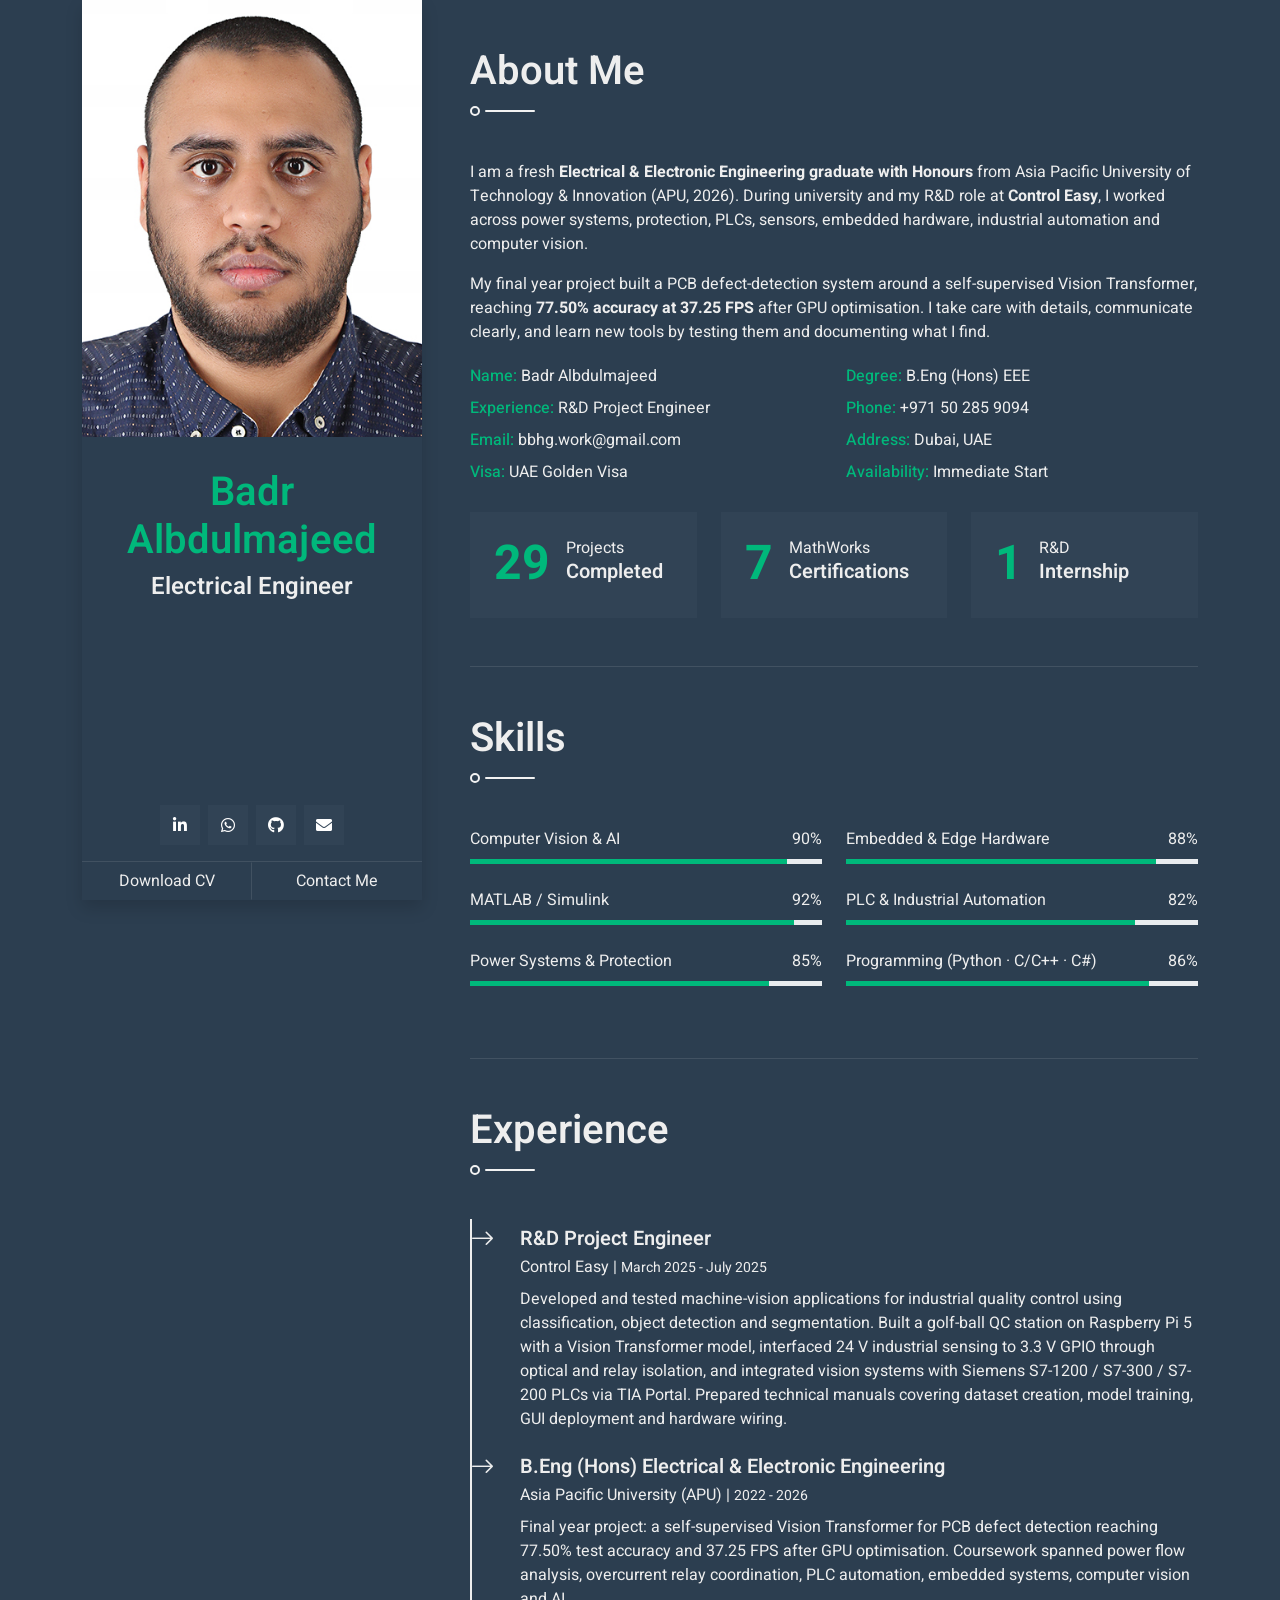
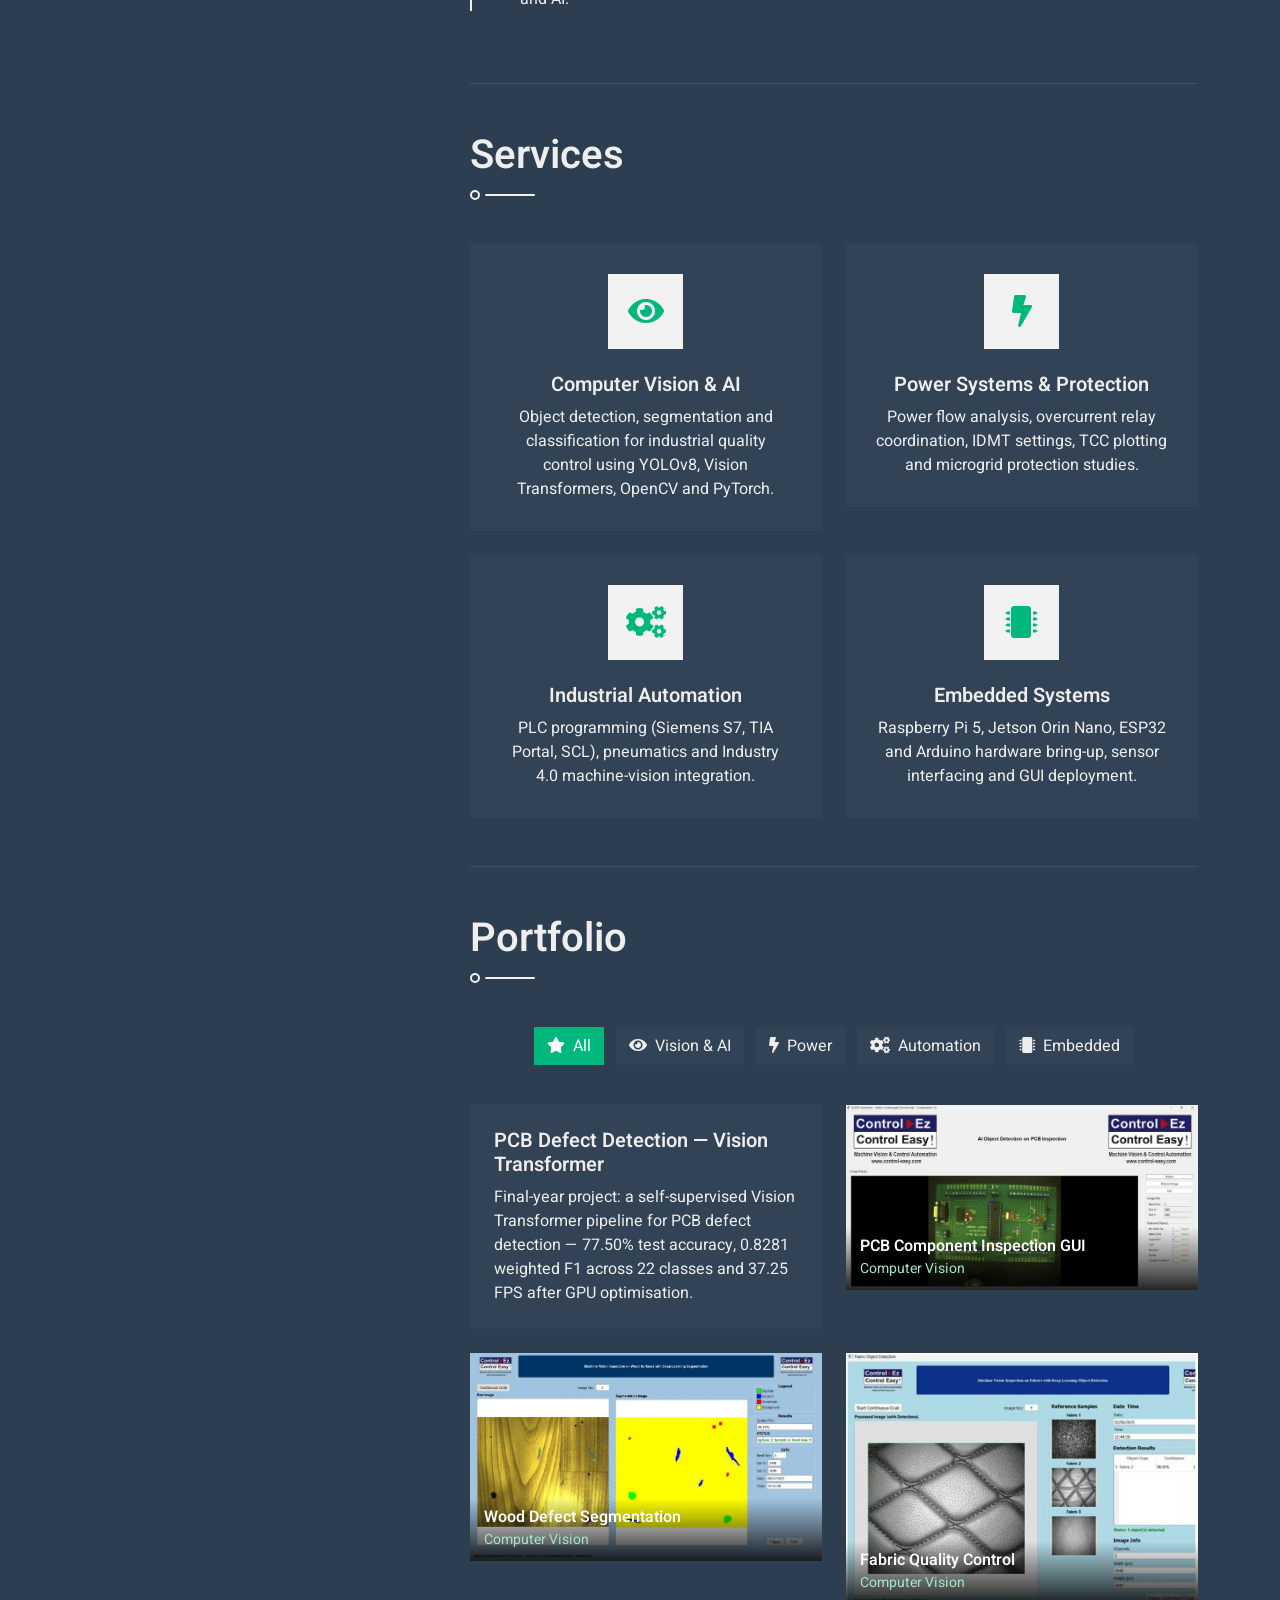
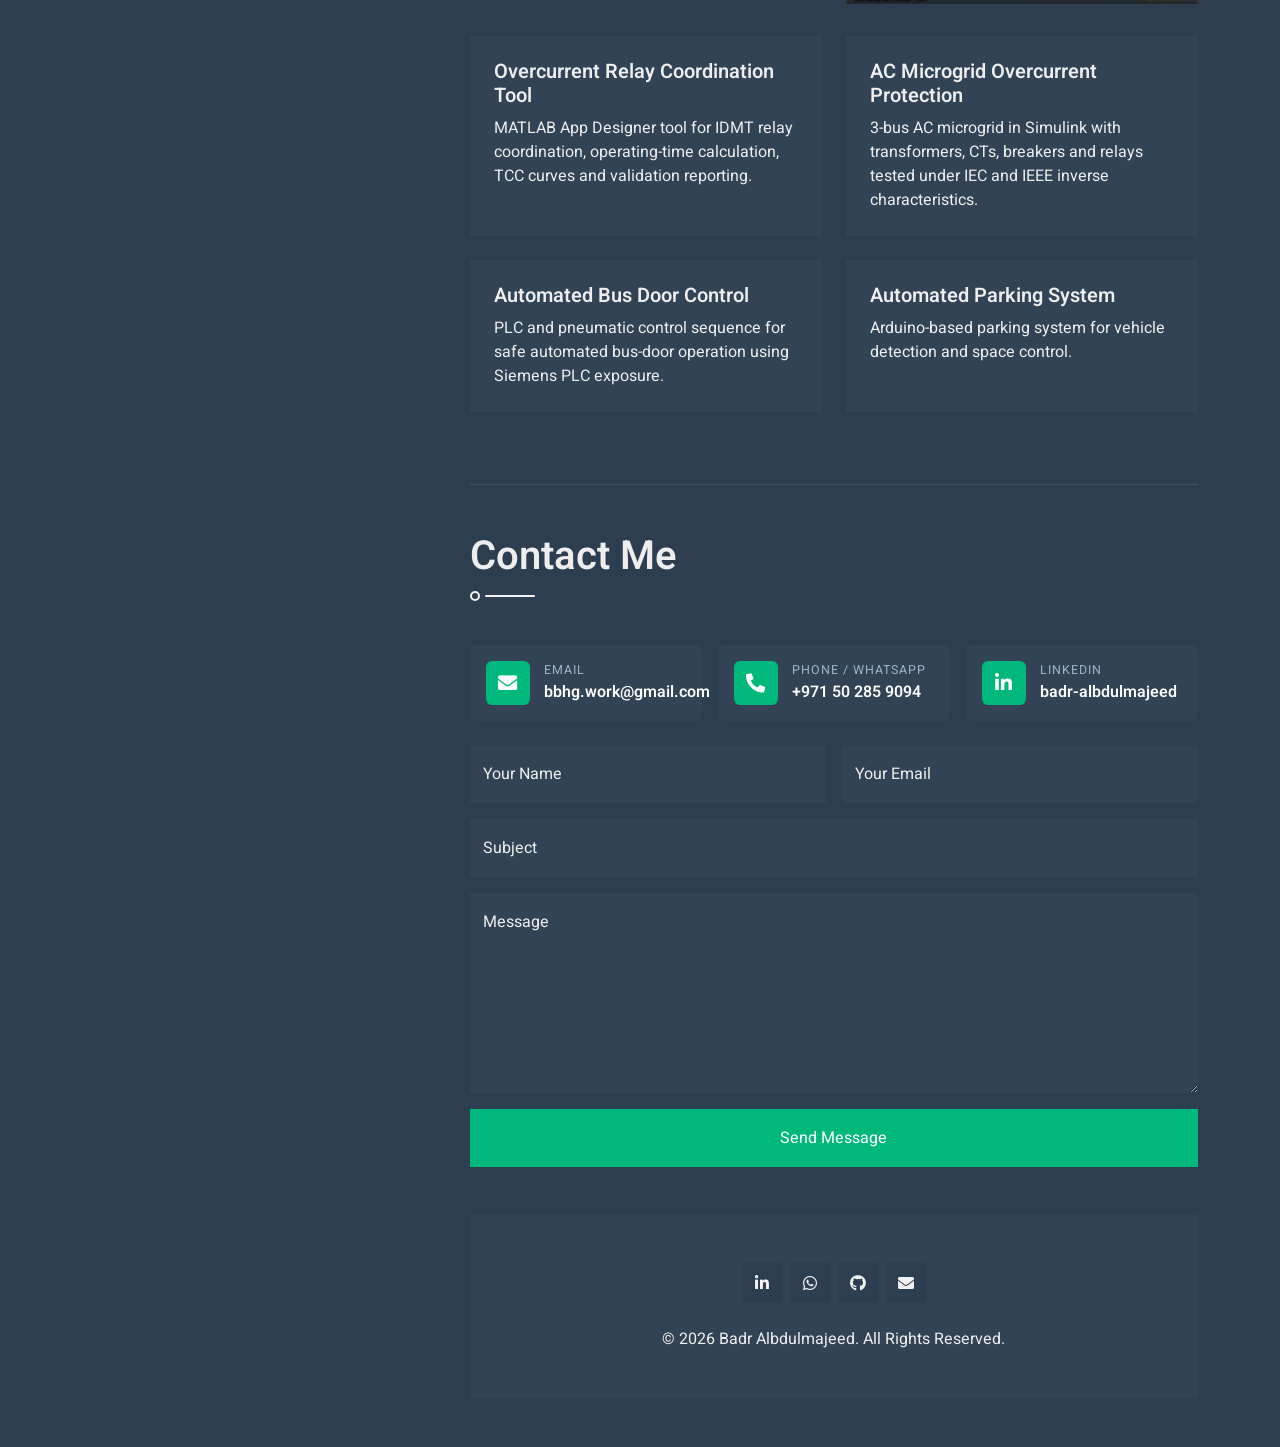
==== index.html @ f40c2589 "Serve latest CV, drop low-quality FYP screenshot for text card" ====
<!DOCTYPE html>
<html lang="en">
<head>
    <meta charset="utf-8">
    <title>Badr Albdulmajeed | Electrical &amp; Electronic Engineer</title>
    <meta content="width=device-width, initial-scale=1.0" name="viewport">
    <meta content="Badr Albdulmajeed, Electrical and Electronic Engineering, Computer Vision, Power Systems, PLC Automation" name="keywords">
    <meta content="Portfolio of Badr Albdulmajeed — Electrical and Electronic Engineer (B.Eng Hons, APU 2026) based in the UAE." name="description">

    <!-- Google Web Fonts -->
    <link rel="preconnect" href="https://fonts.googleapis.com">
    <link rel="preconnect" href="https://fonts.gstatic.com" crossorigin>
    <link href="https://fonts.googleapis.com/css2?family=Heebo:wght@300;400;500;600;700;800&display=swap" rel="stylesheet">

    <!-- Icon Font Stylesheet -->
    <link href="https://cdnjs.cloudflare.com/ajax/libs/font-awesome/5.10.0/css/all.min.css" rel="stylesheet">
    <link href="https://cdn.jsdelivr.net/npm/bootstrap-icons@1.4.1/font/bootstrap-icons.css" rel="stylesheet">

    <!-- Customized Bootstrap Stylesheet -->
    <link href="css/bootstrap.min.css" rel="stylesheet">

    <!-- Template Stylesheet -->
    <link href="css/style.css" rel="stylesheet">
</head>

<body>
    <!-- Spinner Start -->
    <div id="spinner" class="show bg-white position-fixed translate-middle w-100 vh-100 top-50 start-50 d-flex align-items-center justify-content-center">
        <div class="spinner-border text-primary" style="width: 3rem; height: 3rem;" role="status">
            <span class="sr-only">Loading...</span>
        </div>
    </div>
    <!-- Spinner End -->

    <div class="container">
        <div class="row g-5">
            <!-- Sidebar Start -->
            <div class="col-lg-4 sticky-lg-top vh-100">
                <div class="d-flex flex-column h-100 text-center overflow-auto shadow">
                    <img class="w-100 img-fluid mb-4 sidebar-photo" src="assets/badr-photo.jpg" alt="Badr Albdulmajeed portrait">
                    <h1 class="text-primary mt-2">Badr Albdulmajeed</h1>
                    <div class="mb-4" style="height: 22px;">
                        <h4 class="typed-text-output d-inline-block text-light"></h4>
                        <div class="typed-text d-none">Electrical Engineer, Computer Vision Engineer, Automation Engineer, Power Systems Engineer, Embedded Systems Engineer</div>
                    </div>
                    <div class="d-flex justify-content-center mt-auto mb-3">
                        <a class="btn btn-secondary btn-square mx-1" href="https://www.linkedin.com/in/badr-albdulmajeed-b45437155/" target="_blank" rel="noopener" title="LinkedIn"><i class="fab fa-linkedin-in"></i></a>
                        <a class="btn btn-secondary btn-square mx-1" href="https://wa.me/971502859094" target="_blank" rel="noopener" title="WhatsApp"><i class="fab fa-whatsapp"></i></a>
                        <a class="btn btn-secondary btn-square mx-1" href="https://github.com/bader915" target="_blank" rel="noopener" title="GitHub"><i class="fab fa-github"></i></a>
                        <a class="btn btn-secondary btn-square mx-1" href="mailto:bbhg.work@gmail.com" title="Email"><i class="fa fa-envelope"></i></a>
                    </div>
                    <div class="d-flex align-items-end justify-content-between border-top">
                        <a href="assets/Badr Albdulmajeed CV.pdf" class="btn w-50 border-end" target="_blank" rel="noopener">Download CV</a>
                        <a href="#contact" class="btn w-50 btn-scroll">Contact Me</a>
                    </div>
                </div>
            </div>
            <!-- Sidebar End -->

            <!-- Content Start -->
            <div class="col-lg-8">
                <!-- About Start -->
                <section class="py-5 border-bottom" id="about">
                    <h1 class="title pb-3 mb-5">About Me</h1>
                    <p>I am a fresh <strong>Electrical &amp; Electronic Engineering graduate with Honours</strong> from Asia Pacific University of Technology &amp; Innovation (APU, 2026). During university and my R&amp;D role at <strong>Control Easy</strong>, I worked across power systems, protection, PLCs, sensors, embedded hardware, industrial automation and computer vision.</p>
                    <p>My final year project built a PCB defect-detection system around a self-supervised Vision Transformer, reaching <strong>77.50% accuracy at 37.25 FPS</strong> after GPU optimisation. I take care with details, communicate clearly, and learn new tools by testing them and documenting what I find.</p>
                    <div class="row mb-4">
                        <div class="col-sm-6 py-1"><span class="fw-medium text-primary">Name:</span> Badr Albdulmajeed</div>
                        <div class="col-sm-6 py-1"><span class="fw-medium text-primary">Degree:</span> B.Eng (Hons) EEE</div>
                        <div class="col-sm-6 py-1"><span class="fw-medium text-primary">Experience:</span> R&amp;D Project Engineer</div>
                        <div class="col-sm-6 py-1"><span class="fw-medium text-primary">Phone:</span> +971 50 285 9094</div>
                        <div class="col-sm-6 py-1"><span class="fw-medium text-primary">Email:</span> bbhg.work@gmail.com</div>
                        <div class="col-sm-6 py-1"><span class="fw-medium text-primary">Address:</span> Dubai, UAE</div>
                        <div class="col-sm-6 py-1"><span class="fw-medium text-primary">Visa:</span> UAE Golden Visa</div>
                        <div class="col-sm-6 py-1"><span class="fw-medium text-primary">Availability:</span> Immediate Start</div>
                    </div>
                    <div class="row g-4">
                        <div class="col-md-4 col-lg-6 col-xl-4">
                            <div class="d-flex bg-secondary p-4">
                                <h1 class="flex-shrink-0 display-5 text-primary mb-0">29</h1>
                                <div class="ps-3">
                                    <p class="mb-0">Projects</p>
                                    <h5 class="mb-0">Completed</h5>
                                </div>
                            </div>
                        </div>
                        <div class="col-md-4 col-lg-6 col-xl-4">
                            <div class="d-flex bg-secondary p-4">
                                <h1 class="flex-shrink-0 display-5 text-primary mb-0">7</h1>
                                <div class="ps-3">
                                    <p class="mb-0">MathWorks</p>
                                    <h5 class="mb-0">Certifications</h5>
                                </div>
                            </div>
                        </div>
                        <div class="col-md-4 col-lg-6 col-xl-4">
                            <div class="d-flex bg-secondary p-4">
                                <h1 class="flex-shrink-0 display-5 text-primary mb-0">1</h1>
                                <div class="ps-3">
                                    <p class="mb-0">R&amp;D</p>
                                    <h5 class="mb-0">Internship</h5>
                                </div>
                            </div>
                        </div>
                    </div>
                </section>
                <!-- About End -->

                <!-- Skills Start -->
                <section class="py-5 border-bottom" id="skills">
                    <h1 class="title pb-3 mb-5">Skills</h1>
                    <div class="row">
                        <div class="col-sm-6">
                            <div class="skill mb-4">
                                <div class="d-flex justify-content-between">
                                    <p class="mb-2">Computer Vision &amp; AI</p>
                                    <p class="mb-2">90%</p>
                                </div>
                                <div class="progress">
                                    <div class="progress-bar bg-primary" role="progressbar" aria-valuenow="90" aria-valuemin="0" aria-valuemax="100"></div>
                                </div>
                            </div>
                            <div class="skill mb-4">
                                <div class="d-flex justify-content-between">
                                    <p class="mb-2">MATLAB / Simulink</p>
                                    <p class="mb-2">92%</p>
                                </div>
                                <div class="progress">
                                    <div class="progress-bar bg-primary" role="progressbar" aria-valuenow="92" aria-valuemin="0" aria-valuemax="100"></div>
                                </div>
                            </div>
                            <div class="skill mb-4">
                                <div class="d-flex justify-content-between">
                                    <p class="mb-2">Power Systems &amp; Protection</p>
                                    <p class="mb-2">85%</p>
                                </div>
                                <div class="progress">
                                    <div class="progress-bar bg-primary" role="progressbar" aria-valuenow="85" aria-valuemin="0" aria-valuemax="100"></div>
                                </div>
                            </div>
                        </div>
                        <div class="col-sm-6">
                            <div class="skill mb-4">
                                <div class="d-flex justify-content-between">
                                    <p class="mb-2">Embedded &amp; Edge Hardware</p>
                                    <p class="mb-2">88%</p>
                                </div>
                                <div class="progress">
                                    <div class="progress-bar bg-primary" role="progressbar" aria-valuenow="88" aria-valuemin="0" aria-valuemax="100"></div>
                                </div>
                            </div>
                            <div class="skill mb-4">
                                <div class="d-flex justify-content-between">
                                    <p class="mb-2">PLC &amp; Industrial Automation</p>
                                    <p class="mb-2">82%</p>
                                </div>
                                <div class="progress">
                                    <div class="progress-bar bg-primary" role="progressbar" aria-valuenow="82" aria-valuemin="0" aria-valuemax="100"></div>
                                </div>
                            </div>
                            <div class="skill mb-4">
                                <div class="d-flex justify-content-between">
                                    <p class="mb-2">Programming (Python · C/C++ · C#)</p>
                                    <p class="mb-2">86%</p>
                                </div>
                                <div class="progress">
                                    <div class="progress-bar bg-primary" role="progressbar" aria-valuenow="86" aria-valuemin="0" aria-valuemax="100"></div>
                                </div>
                            </div>
                        </div>
                    </div>
                </section>
                <!-- Skills End -->

                <!-- Experience Start -->
                <section class="py-5 border-bottom" id="experience">
                    <h1 class="title pb-3 mb-5">Experience</h1>
                    <div class="border-start border-2 border-light pt-2 ps-5">
                        <div class="position-relative mb-4">
                            <span class="bi bi-arrow-right fs-4 text-light position-absolute" style="top: -5px; left: -50px;"></span>
                            <h5 class="mb-1">R&amp;D Project Engineer</h5>
                            <p class="mb-2">Control Easy | <small>March 2025 - July 2025</small></p>
                            <p>Developed and tested machine-vision applications for industrial quality control using classification, object detection and segmentation. Built a golf-ball QC station on Raspberry Pi 5 with a Vision Transformer model, interfaced 24 V industrial sensing to 3.3 V GPIO through optical and relay isolation, and integrated vision systems with Siemens S7-1200 / S7-300 / S7-200 PLCs via TIA Portal. Prepared technical manuals covering dataset creation, model training, GUI deployment and hardware wiring.</p>
                        </div>
                        <div class="position-relative mb-4">
                            <span class="bi bi-arrow-right fs-4 text-light position-absolute" style="top: -5px; left: -50px;"></span>
                            <h5 class="mb-1">B.Eng (Hons) Electrical &amp; Electronic Engineering</h5>
                            <p class="mb-2">Asia Pacific University (APU) | <small>2022 - 2026</small></p>
                            <p>Final year project: a self-supervised Vision Transformer for PCB defect detection reaching 77.50% test accuracy and 37.25 FPS after GPU optimisation. Coursework spanned power flow analysis, overcurrent relay coordination, PLC automation, embedded systems, computer vision and AI.</p>
                        </div>
                    </div>
                </section>
                <!-- Experience End -->

                <!-- Services Start -->
                <section class="py-5 border-bottom" id="services">
                    <h1 class="title pb-3 mb-5">Services</h1>
                    <div class="row g-4">
                        <div class="col-md-6">
                            <div class="service-item">
                                <i class="fa fa-2x fa-eye mx-auto mb-4"></i>
                                <h5 class="mb-2">Computer Vision &amp; AI</h5>
                                <p class="mb-0">Object detection, segmentation and classification for industrial quality control using YOLOv8, Vision Transformers, OpenCV and PyTorch.</p>
                            </div>
                        </div>
                        <div class="col-md-6">
                            <div class="service-item">
                                <i class="fa fa-2x fa-bolt mx-auto mb-4"></i>
                                <h5 class="mb-2">Power Systems &amp; Protection</h5>
                                <p class="mb-0">Power flow analysis, overcurrent relay coordination, IDMT settings, TCC plotting and microgrid protection studies.</p>
                            </div>
                        </div>
                        <div class="col-md-6">
                            <div class="service-item">
                                <i class="fa fa-2x fa-cogs mx-auto mb-4"></i>
                                <h5 class="mb-2">Industrial Automation</h5>
                                <p class="mb-0">PLC programming (Siemens S7, TIA Portal, SCL), pneumatics and Industry 4.0 machine-vision integration.</p>
                            </div>
                        </div>
                        <div class="col-md-6">
                            <div class="service-item">
                                <i class="fa fa-2x fa-microchip mx-auto mb-4"></i>
                                <h5 class="mb-2">Embedded Systems</h5>
                                <p class="mb-0">Raspberry Pi 5, Jetson Orin Nano, ESP32 and Arduino hardware bring-up, sensor interfacing and GUI deployment.</p>
                            </div>
                        </div>
                    </div>
                </section>
                <!-- Services End -->

                <!-- Portfolio Start -->
                <section class="py-5 border-bottom" id="portfolio">
                    <h1 class="title pb-3 mb-5">Portfolio</h1>
                    <div class="row">
                        <div class="col-12">
                            <div class="row">
                                <div class="col-12 text-center mb-2">
                                    <ul class="list-inline mb-4" id="portfolio-flters">
                                        <li class="btn btn-secondary active" data-filter="*"><i class="fa fa-star me-2"></i>All</li>
                                        <li class="btn btn-secondary" data-filter=".vision"><i class="fa fa-eye me-2"></i>Vision &amp; AI</li>
                                        <li class="btn btn-secondary" data-filter=".power"><i class="fa fa-bolt me-2"></i>Power</li>
                                        <li class="btn btn-secondary" data-filter=".automation"><i class="fa fa-cogs me-2"></i>Automation</li>
                                        <li class="btn btn-secondary" data-filter=".embedded"><i class="fa fa-microchip me-2"></i>Embedded</li>
                                    </ul>
                                </div>
                            </div>
                            <div class="row portfolio-container">
                                <div class="col-md-6 mb-4 portfolio-item vision">
                                    <div class="bg-secondary p-4 h-100">
                                        <h5 class="mb-2">PCB Defect Detection — Vision Transformer</h5>
                                        <p class="mb-0">Final-year project: a self-supervised Vision Transformer pipeline for PCB defect detection — 77.50% test accuracy, 0.8281 weighted F1 across 22 classes and 37.25 FPS after GPU optimisation.</p>
                                    </div>
                                </div>
                                <div class="col-md-6 mb-4 portfolio-item vision">
                                    <div class="position-relative overflow-hidden mb-2">
                                        <img class="img-fluid w-100" src="assets/projects/pcb-inspection-gui.jpg" alt="PCB component inspection GUI">
                                        <div class="portfolio-btn d-flex align-items-center justify-content-center">
                                            <i class="bi bi-plus text-light"></i>
                                        </div>
                                        <div class="portfolio-caption">
                                            <h5>PCB Component Inspection GUI</h5>
                                            <small>Computer Vision</small>
                                        </div>
                                    </div>
                                </div>
                                <div class="col-md-6 mb-4 portfolio-item vision">
                                    <div class="position-relative overflow-hidden mb-2">
                                        <img class="img-fluid w-100" src="assets/projects/wood-segmentation-gui.jpg" alt="Wood surface segmentation GUI">
                                        <div class="portfolio-btn d-flex align-items-center justify-content-center">
                                            <i class="bi bi-plus text-light"></i>
                                        </div>
                                        <div class="portfolio-caption">
                                            <h5>Wood Defect Segmentation</h5>
                                            <small>Computer Vision</small>
                                        </div>
                                    </div>
                                </div>
                                <div class="col-md-6 mb-4 portfolio-item vision">
                                    <div class="position-relative overflow-hidden mb-2">
                                        <img class="img-fluid w-100" src="assets/projects/fabric-detection-gui.jpg" alt="Fabric defect detection GUI">
                                        <div class="portfolio-btn d-flex align-items-center justify-content-center">
                                            <i class="bi bi-plus text-light"></i>
                                        </div>
                                        <div class="portfolio-caption">
                                            <h5>Fabric Quality Control</h5>
                                            <small>Computer Vision</small>
                                        </div>
                                    </div>
                                </div>
                                <div class="col-md-6 mb-4 portfolio-item power">
                                    <div class="bg-secondary p-4 h-100">
                                        <h5 class="mb-2">Overcurrent Relay Coordination Tool</h5>
                                        <p class="mb-0">MATLAB App Designer tool for IDMT relay coordination, operating-time calculation, TCC curves and validation reporting.</p>
                                    </div>
                                </div>
                                <div class="col-md-6 mb-4 portfolio-item power">
                                    <div class="bg-secondary p-4 h-100">
                                        <h5 class="mb-2">AC Microgrid Overcurrent Protection</h5>
                                        <p class="mb-0">3-bus AC microgrid in Simulink with transformers, CTs, breakers and relays tested under IEC and IEEE inverse characteristics.</p>
                                    </div>
                                </div>
                                <div class="col-md-6 mb-4 portfolio-item automation">
                                    <div class="bg-secondary p-4 h-100">
                                        <h5 class="mb-2">Automated Bus Door Control</h5>
                                        <p class="mb-0">PLC and pneumatic control sequence for safe automated bus-door operation using Siemens PLC exposure.</p>
                                    </div>
                                </div>
                                <div class="col-md-6 mb-4 portfolio-item embedded">
                                    <div class="bg-secondary p-4 h-100">
                                        <h5 class="mb-2">Automated Parking System</h5>
                                        <p class="mb-0">Arduino-based parking system for vehicle detection and space control.</p>
                                    </div>
                                </div>
                            </div>
                        </div>
                    </div>
                </section>
                <!-- Portfolio End -->

                <!-- Contact Start -->
                <section class="py-5" id="contact">
                    <h1 class="title pb-3 mb-5">Contact Me</h1>
                    <div class="row g-3 mb-4">
                        <div class="col-md-4">
                            <a class="contact-tile" href="mailto:bbhg.work@gmail.com">
                                <span class="contact-icon"><i class="fa fa-envelope"></i></span>
                                <span>
                                    <span class="contact-label">Email</span>
                                    <span class="contact-value">bbhg.work@gmail.com</span>
                                </span>
                            </a>
                        </div>
                        <div class="col-md-4">
                            <a class="contact-tile" href="tel:+971502859094">
                                <span class="contact-icon"><i class="fa fa-phone-alt"></i></span>
                                <span>
                                    <span class="contact-label">Phone / WhatsApp</span>
                                    <span class="contact-value">+971 50 285 9094</span>
                                </span>
                            </a>
                        </div>
                        <div class="col-md-4">
                            <a class="contact-tile" href="https://www.linkedin.com/in/badr-albdulmajeed-b45437155/" target="_blank" rel="noopener">
                                <span class="contact-icon"><i class="fab fa-linkedin-in"></i></span>
                                <span>
                                    <span class="contact-label">LinkedIn</span>
                                    <span class="contact-value">badr-albdulmajeed</span>
                                </span>
                            </a>
                        </div>
                    </div>
                    <form action="mailto:bbhg.work@gmail.com" method="post" enctype="text/plain">
                        <div class="row g-3">
                            <div class="col-md-6">
                                <div class="form-floating">
                                    <input type="text" class="form-control border-0 bg-secondary" id="name" name="name" placeholder="Your Name">
                                    <label for="name">Your Name</label>
                                </div>
                            </div>
                            <div class="col-md-6">
                                <div class="form-floating">
                                    <input type="email" class="form-control border-0 bg-secondary" id="email" name="email" placeholder="Your Email">
                                    <label for="email">Your Email</label>
                                </div>
                            </div>
                            <div class="col-12">
                                <div class="form-floating">
                                    <input type="text" class="form-control border-0 bg-secondary" id="subject" name="subject" placeholder="Subject">
                                    <label for="subject">Subject</label>
                                </div>
                            </div>
                            <div class="col-12">
                                <div class="form-floating">
                                    <textarea class="form-control border-0 bg-secondary" placeholder="Leave a message here" id="message" name="message" style="height: 200px"></textarea>
                                    <label for="message">Message</label>
                                </div>
                            </div>
                            <div class="col-12">
                                <button class="btn btn-primary w-100 py-3" type="submit">Send Message</button>
                            </div>
                        </div>
                    </form>
                </section>
                <!-- Contact End -->

                <!-- Footer Start -->
                <section>
                    <div class="bg-secondary text-light text-center p-5">
                        <div class="d-flex justify-content-center mb-4 footer-social">
                            <a class="btn btn-square mx-1" href="https://www.linkedin.com/in/badr-albdulmajeed-b45437155/" target="_blank" rel="noopener"><i class="fab fa-linkedin-in"></i></a>
                            <a class="btn btn-square mx-1" href="https://wa.me/971502859094" target="_blank" rel="noopener"><i class="fab fa-whatsapp"></i></a>
                            <a class="btn btn-square mx-1" href="https://github.com/bader915" target="_blank" rel="noopener"><i class="fab fa-github"></i></a>
                            <a class="btn btn-square mx-1" href="mailto:bbhg.work@gmail.com"><i class="fa fa-envelope"></i></a>
                        </div>
                        <p class="m-0">&copy; 2026 Badr Albdulmajeed. All Rights Reserved.</p>
                    </div>
                </section>
                <!-- Footer End -->
            </div>
            <!-- Content End -->
        </div>
    </div>

    <!-- Back to Top -->
    <a href="#" class="back-to-top"><i class="fa fa-angle-double-up"></i></a>

    <!-- Template Javascript -->
    <script src="js/main.js"></script>
</body>
</html>
---- css/style.css ----
/********** Template CSS (DarkCV style, adapted for Badr Albdulmajeed) **********/
:root {
  --primary: #00B87B;
  --secondary: #314355;
  --light: #F2F2F2;
  --dark: #2C3E50;
}

#spinner {
  opacity: 0;
  visibility: hidden;
  transition: opacity .5s ease-out, visibility 0s linear .5s;
  z-index: 99999;
}

#spinner.show {
  transition: opacity .5s ease-out, visibility 0s linear 0s;
  visibility: visible;
  opacity: 1;
}

/* On mobile the sidebar should not lock to full viewport height */
@media (max-width: 991.98px) {
  .sticky-lg-top.vh-100 {
    height: 100% !important;
  }
  .sidebar-photo {
    max-height: 420px;
    width: 100%;
    object-fit: cover;
    object-position: top center;
  }
}

.fw-semi-bold { font-weight: 600; }
.fw-medium { font-weight: 500; }

.btn-square {
  width: 40px;
  height: 40px;
  padding: 0;
  display: flex;
  align-items: center;
  justify-content: center;
}

.btn.btn-primary { color: #FFFFFF; }

.typed-cursor {
  font-size: 25px;
  color: var(--light);
}

.back-to-top {
  position: fixed;
  display: none;
  width: 30px;
  height: 30px;
  text-align: center;
  line-height: 1;
  font-size: 30px;
  right: 30px;
  bottom: 30px;
  transition: background 0.5s;
  z-index: 11;
}

.back-to-top i { color: var(--primary); }
.back-to-top i:hover { color: var(--dark); }

.back-to-top {
  -webkit-animation: action 1s infinite alternate;
  animation: action 1s infinite alternate;
}

@-webkit-keyframes action {
  0% { transform: translateY(0); }
  100% { transform: translateY(-15px); }
}

@keyframes action {
  0% { transform: translateY(0); }
  100% { transform: translateY(-15px); }
}

.title { position: relative; }

.title::before {
  position: absolute;
  content: "";
  width: 10px;
  height: 10px;
  bottom: -4px;
  left: 0;
  border: 2px solid var(--light);
  border-radius: 10px;
}

.title::after {
  position: absolute;
  content: "";
  width: 50px;
  height: 2px;
  bottom: 0;
  left: 15px;
  border-radius: 2px;
  background: var(--light);
}

.progress { height: 5px; }

.progress .progress-bar {
  width: 0px;
  transition: 2s;
}

.service-item {
  padding: 30px;
  text-align: center;
  background: var(--secondary);
}

.service-item i {
  width: 75px;
  height: 75px;
  display: flex;
  align-items: center;
  justify-content: center;
  background: var(--light);
  color: var(--primary);
  transition: .5s;
}

.service-item:hover i {
  background: var(--primary);
  color: var(--light);
}

/* Portfolio cards */
.portfolio-item .portfolio-btn {
  position: absolute;
  width: 0;
  height: 0;
  top: 50%;
  left: 50%;
  font-size: 60px;
  background: rgba(44, 62, 80, .9);
  opacity: 0;
  transition: .5s;
}

.portfolio-item:hover .portfolio-btn {
  opacity: 1;
  width: calc(100% - 40px);
  height: calc(100% - 40px);
  top: 20px;
  left: 20px;
}

.portfolio-item i {
  opacity: 0;
  transition: .3s;
  transition-delay: .3s;
}

.portfolio-item:hover i { opacity: 1; }

.portfolio-caption {
  position: absolute;
  left: 0;
  right: 0;
  bottom: 0;
  padding: 10px 14px;
  background: linear-gradient(transparent, rgba(0, 0, 0, .85));
  color: #fff;
}

.portfolio-caption h5 { margin: 0; font-size: 1rem; }
.portfolio-caption small { color: #9fe8cd; }

/* Filter tabs */
#portfolio-flters li {
  cursor: pointer;
  margin: 0 4px 8px;
  color: #eee;
}

#portfolio-flters li.active {
  background: var(--primary);
  border-color: var(--primary);
  color: #fff;
}

/* Contact tiles */
.contact-tile {
  display: flex;
  align-items: center;
  gap: 14px;
  padding: 16px;
  background: var(--secondary);
  border-radius: 6px;
  color: #eee;
  text-decoration: none;
  transition: background .3s;
}

.contact-tile:hover { background: #3b5068; color: #fff; text-decoration: none; }

.contact-tile .contact-icon {
  width: 44px;
  height: 44px;
  flex: 0 0 44px;
  display: flex;
  align-items: center;
  justify-content: center;
  background: var(--primary);
  color: #fff;
  border-radius: 6px;
  font-size: 1.2rem;
}

.contact-tile .contact-label {
  display: block;
  font-size: .78rem;
  text-transform: uppercase;
  letter-spacing: .08em;
  color: #9fb3c8;
}

.contact-tile .contact-value {
  display: block;
  font-weight: 600;
  color: #fff;
}

/* Footer */
.footer-social .btn-square {
  background: var(--dark);
  color: var(--light);
}

.footer-social .btn-square:hover { background: var(--primary); color: #fff; }
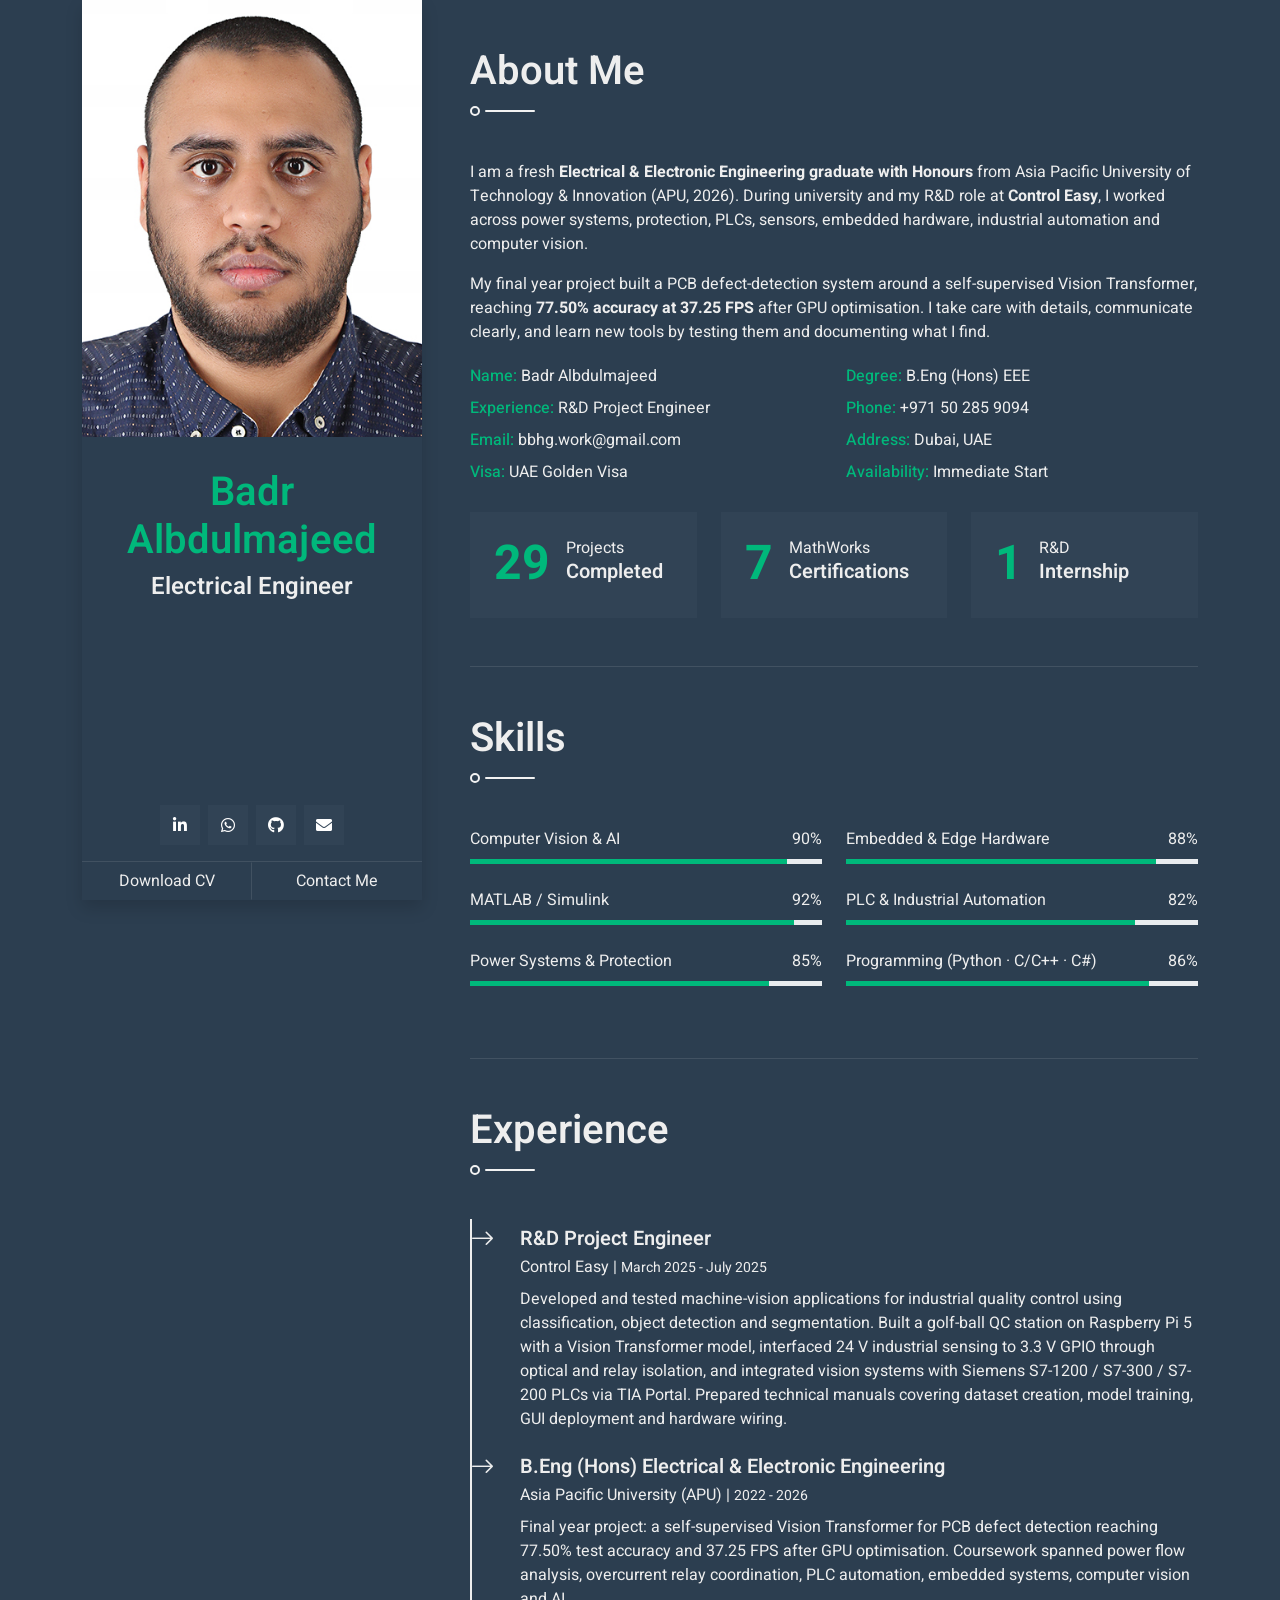
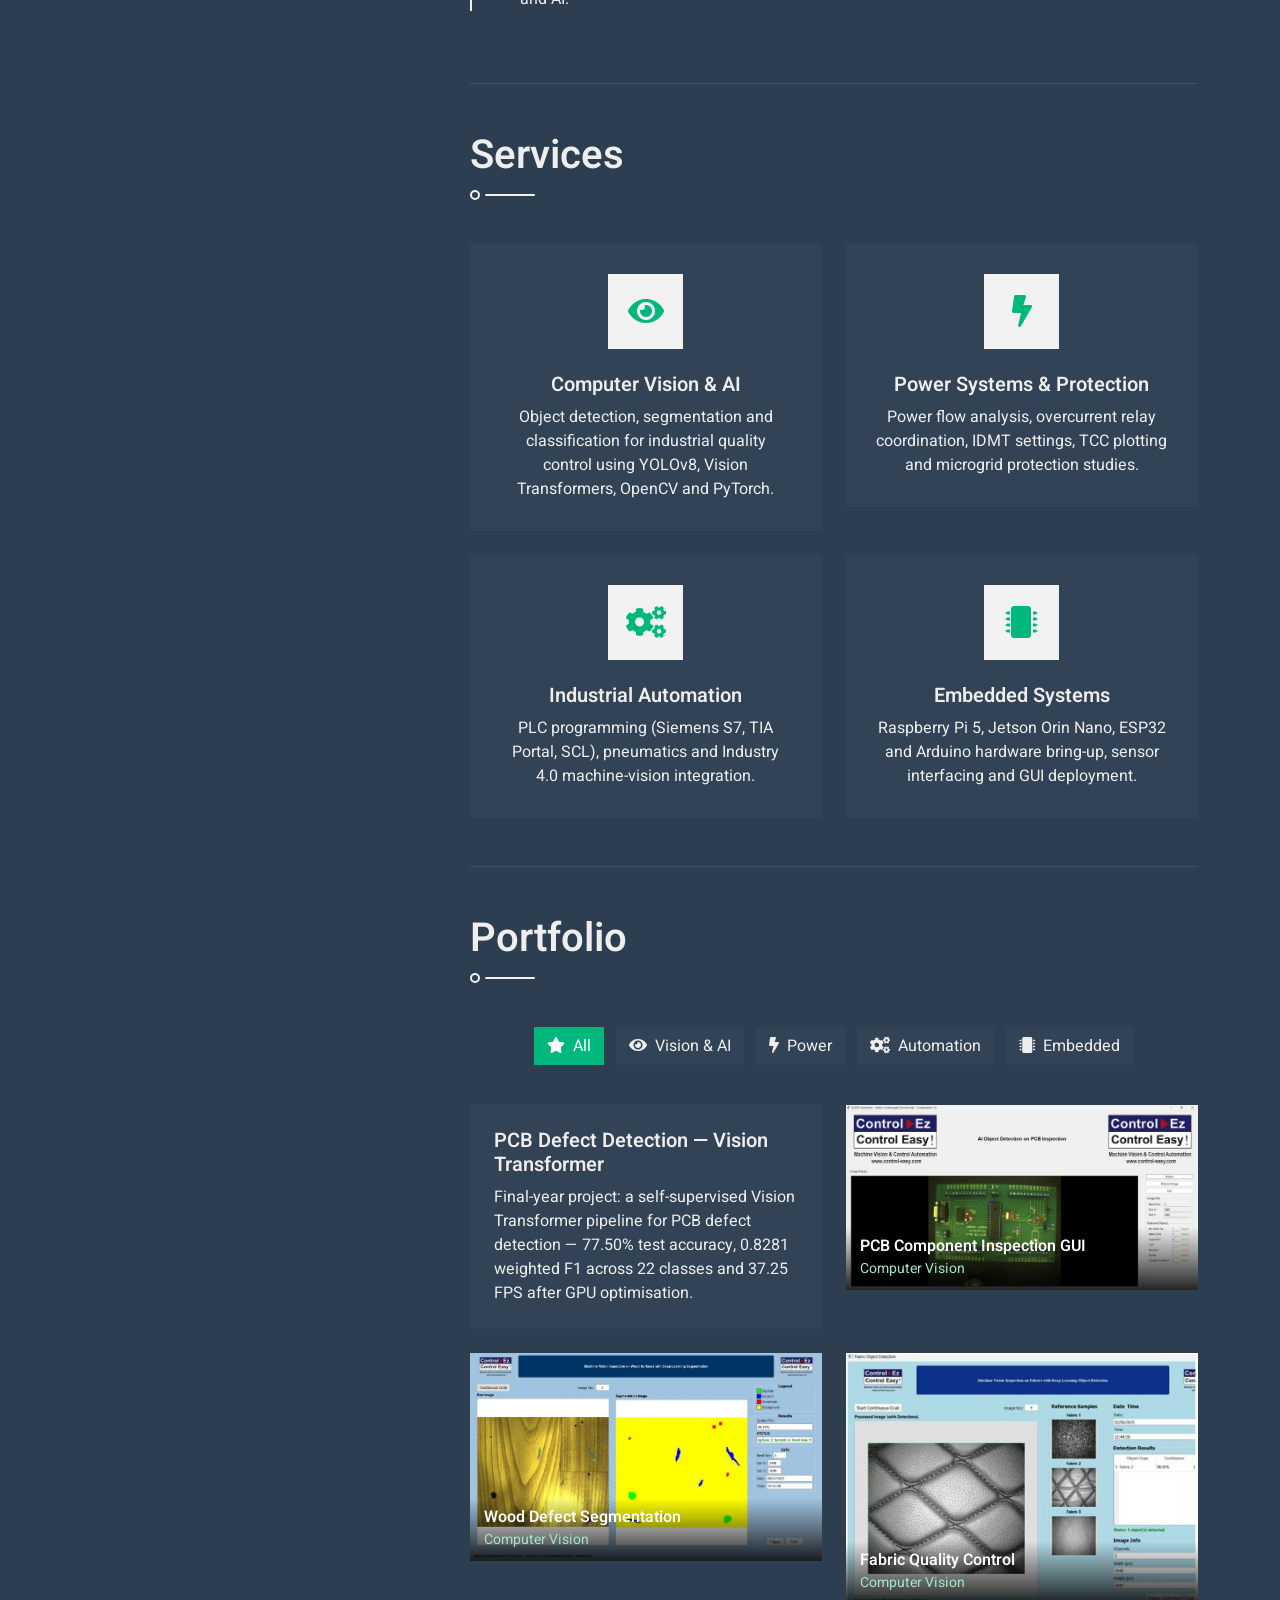
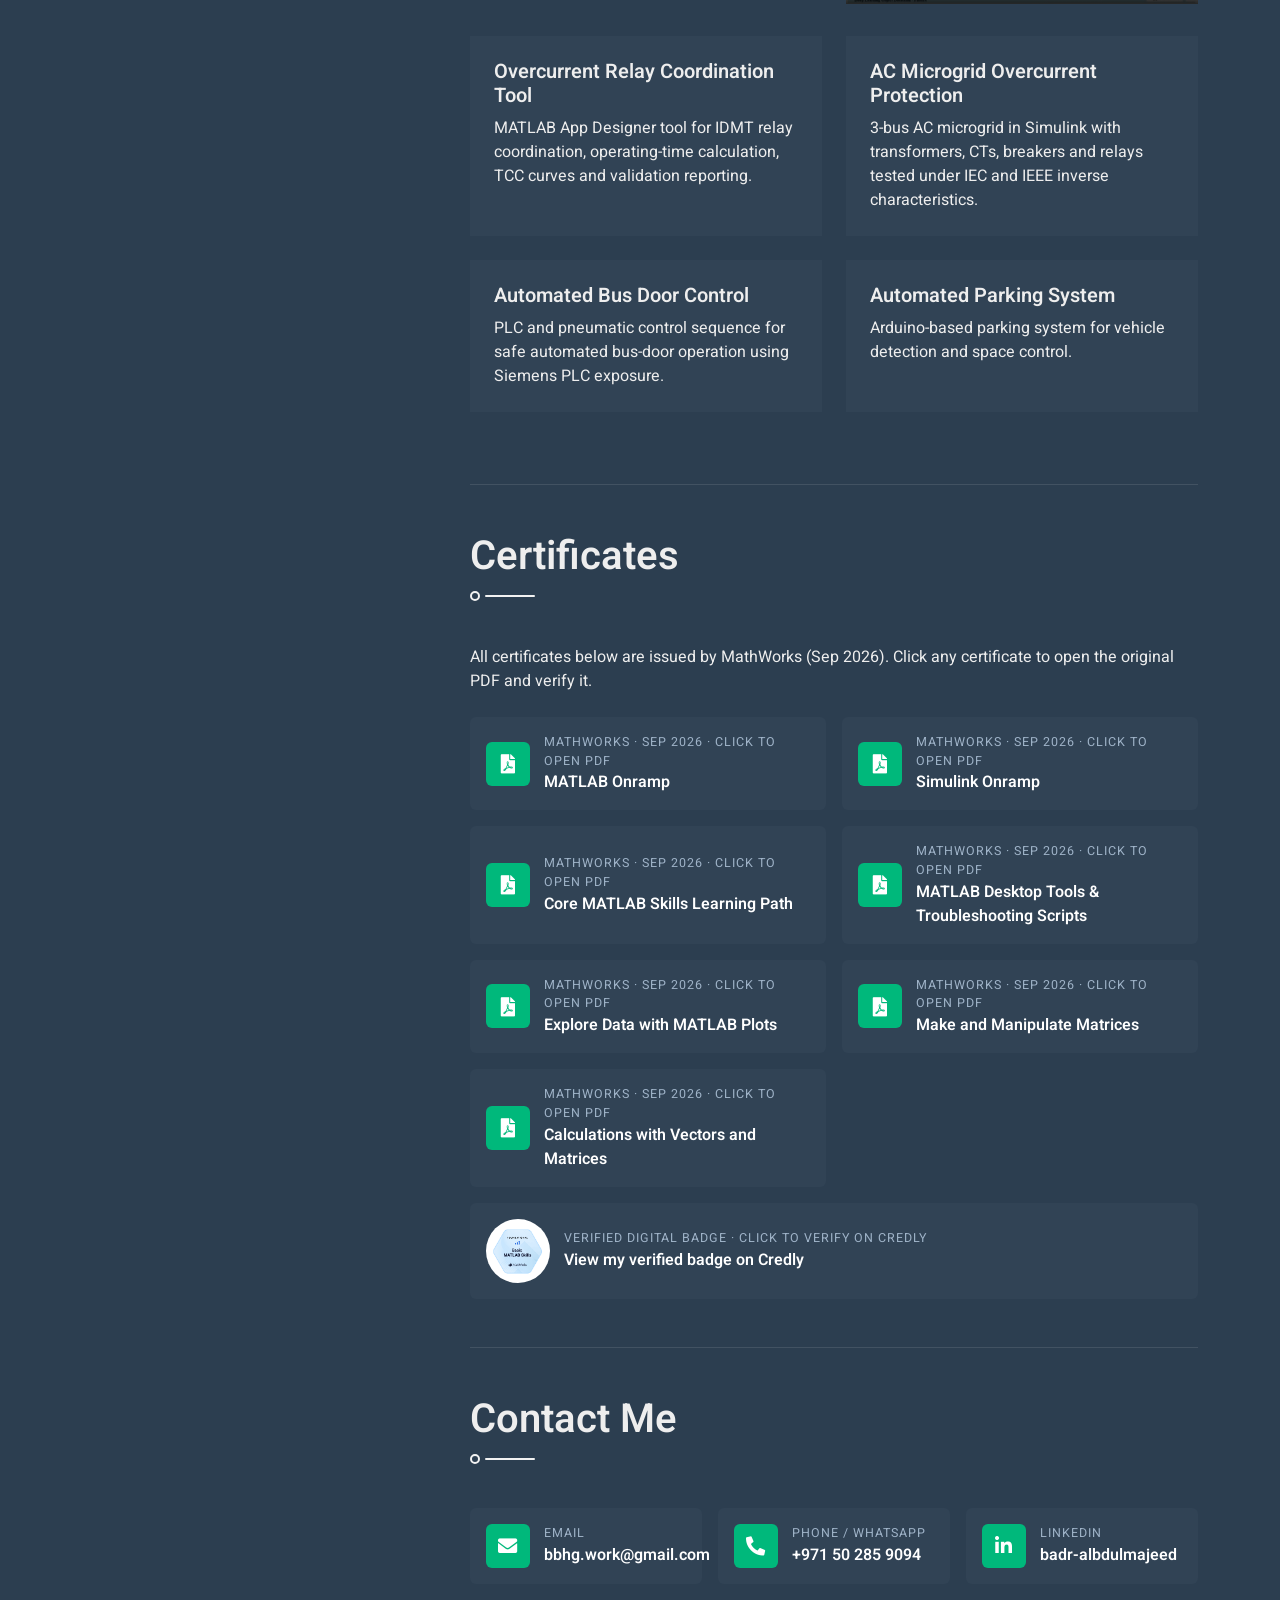
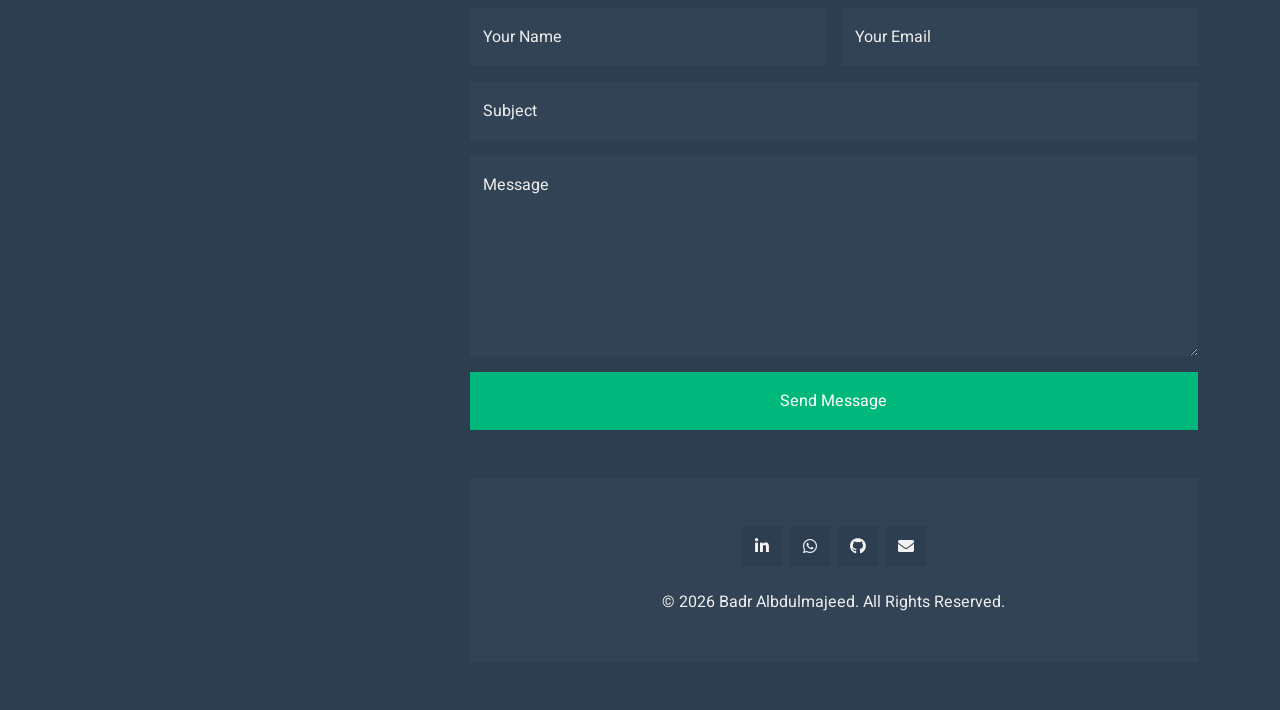
==== commit 40ff877f: "Add Certificates section with verifiable PDFs and Credly badge" ====
--- a/index.html
+++ b/index.html
@@ -317,6 +317,87 @@
                 </section>
                 <!-- Portfolio End -->
 
+                <!-- Certificates Start -->
+                <section class="py-5 border-bottom" id="certificates">
+                    <h1 class="title pb-3 mb-5">Certificates</h1>
+                    <p class="mb-4">All certificates below are issued by MathWorks (Sep 2026). Click any certificate to open the original PDF and verify it.</p>
+                    <div class="row g-3 cert-grid">
+                        <div class="col-md-6">
+                            <a class="contact-tile" href="assets/Matlab on-Ramp certificate.pdf" target="_blank" rel="noopener">
+                                <span class="contact-icon"><i class="fa fa-file-pdf"></i></span>
+                                <span>
+                                    <span class="contact-label">MathWorks · Sep 2026 · Click to open PDF</span>
+                                    <span class="contact-value">MATLAB Onramp</span>
+                                </span>
+                            </a>
+                        </div>
+                        <div class="col-md-6">
+                            <a class="contact-tile" href="assets/Simulink on-Ramp certificate.pdf" target="_blank" rel="noopener">
+                                <span class="contact-icon"><i class="fa fa-file-pdf"></i></span>
+                                <span>
+                                    <span class="contact-label">MathWorks · Sep 2026 · Click to open PDF</span>
+                                    <span class="contact-value">Simulink Onramp</span>
+                                </span>
+                            </a>
+                        </div>
+                        <div class="col-md-6">
+                            <a class="contact-tile" href="assets/Core MATLAB Skills.pdf" target="_blank" rel="noopener">
+                                <span class="contact-icon"><i class="fa fa-file-pdf"></i></span>
+                                <span>
+                                    <span class="contact-label">MathWorks · Sep 2026 · Click to open PDF</span>
+                                    <span class="contact-value">Core MATLAB Skills Learning Path</span>
+                                </span>
+                            </a>
+                        </div>
+                        <div class="col-md-6">
+                            <a class="contact-tile" href="assets/MATLAB Desktop Tools and Troubleshooting Scripts.pdf" target="_blank" rel="noopener">
+                                <span class="contact-icon"><i class="fa fa-file-pdf"></i></span>
+                                <span>
+                                    <span class="contact-label">MathWorks · Sep 2026 · Click to open PDF</span>
+                                    <span class="contact-value">MATLAB Desktop Tools &amp; Troubleshooting Scripts</span>
+                                </span>
+                            </a>
+                        </div>
+                        <div class="col-md-6">
+                            <a class="contact-tile" href="assets/Explore Data with MATLAB Plots.pdf" target="_blank" rel="noopener">
+                                <span class="contact-icon"><i class="fa fa-file-pdf"></i></span>
+                                <span>
+                                    <span class="contact-label">MathWorks · Sep 2026 · Click to open PDF</span>
+                                    <span class="contact-value">Explore Data with MATLAB Plots</span>
+                                </span>
+                            </a>
+                        </div>
+                        <div class="col-md-6">
+                            <a class="contact-tile" href="assets/Make and Manipulate Matrices.pdf" target="_blank" rel="noopener">
+                                <span class="contact-icon"><i class="fa fa-file-pdf"></i></span>
+                                <span>
+                                    <span class="contact-label">MathWorks · Sep 2026 · Click to open PDF</span>
+                                    <span class="contact-value">Make and Manipulate Matrices</span>
+                                </span>
+                            </a>
+                        </div>
+                        <div class="col-md-6">
+                            <a class="contact-tile" href="assets/Calculations with Vectors and Matrices.pdf" target="_blank" rel="noopener">
+                                <span class="contact-icon"><i class="fa fa-file-pdf"></i></span>
+                                <span>
+                                    <span class="contact-label">MathWorks · Sep 2026 · Click to open PDF</span>
+                                    <span class="contact-value">Calculations with Vectors and Matrices</span>
+                                </span>
+                            </a>
+                        </div>
+                        <div class="col-12">
+                            <a class="contact-tile" href="https://www.credly.com/earner/earned/badge/26264633-9031-4a9e-a353-98b5489c7375" target="_blank" rel="noopener">
+                                <img class="credly-badge" src="assets/Credly.png" alt="Credly verified digital badge" width="64" height="64">
+                                <span>
+                                    <span class="contact-label">Verified digital badge · Click to verify on Credly</span>
+                                    <span class="contact-value">View my verified badge on Credly</span>
+                                </span>
+                            </a>
+                        </div>
+                    </div>
+                </section>
+                <!-- Certificates End -->
+
                 <!-- Contact Start -->
                 <section class="py-5" id="contact">
                     <h1 class="title pb-3 mb-5">Contact Me</h1>
--- a/css/style.css
+++ b/css/style.css
@@ -233,6 +233,19 @@
   color: #fff;
 }
 
+/* Certificates */
+.cert-grid .contact-tile { height: 100%; }
+
+.credly-badge {
+  width: 64px;
+  height: 64px;
+  flex: 0 0 64px;
+  object-fit: contain;
+  background: #fff;
+  border-radius: 50%;
+  padding: 5px;
+}
+
 /* Footer */
 .footer-social .btn-square {
   background: var(--dark);
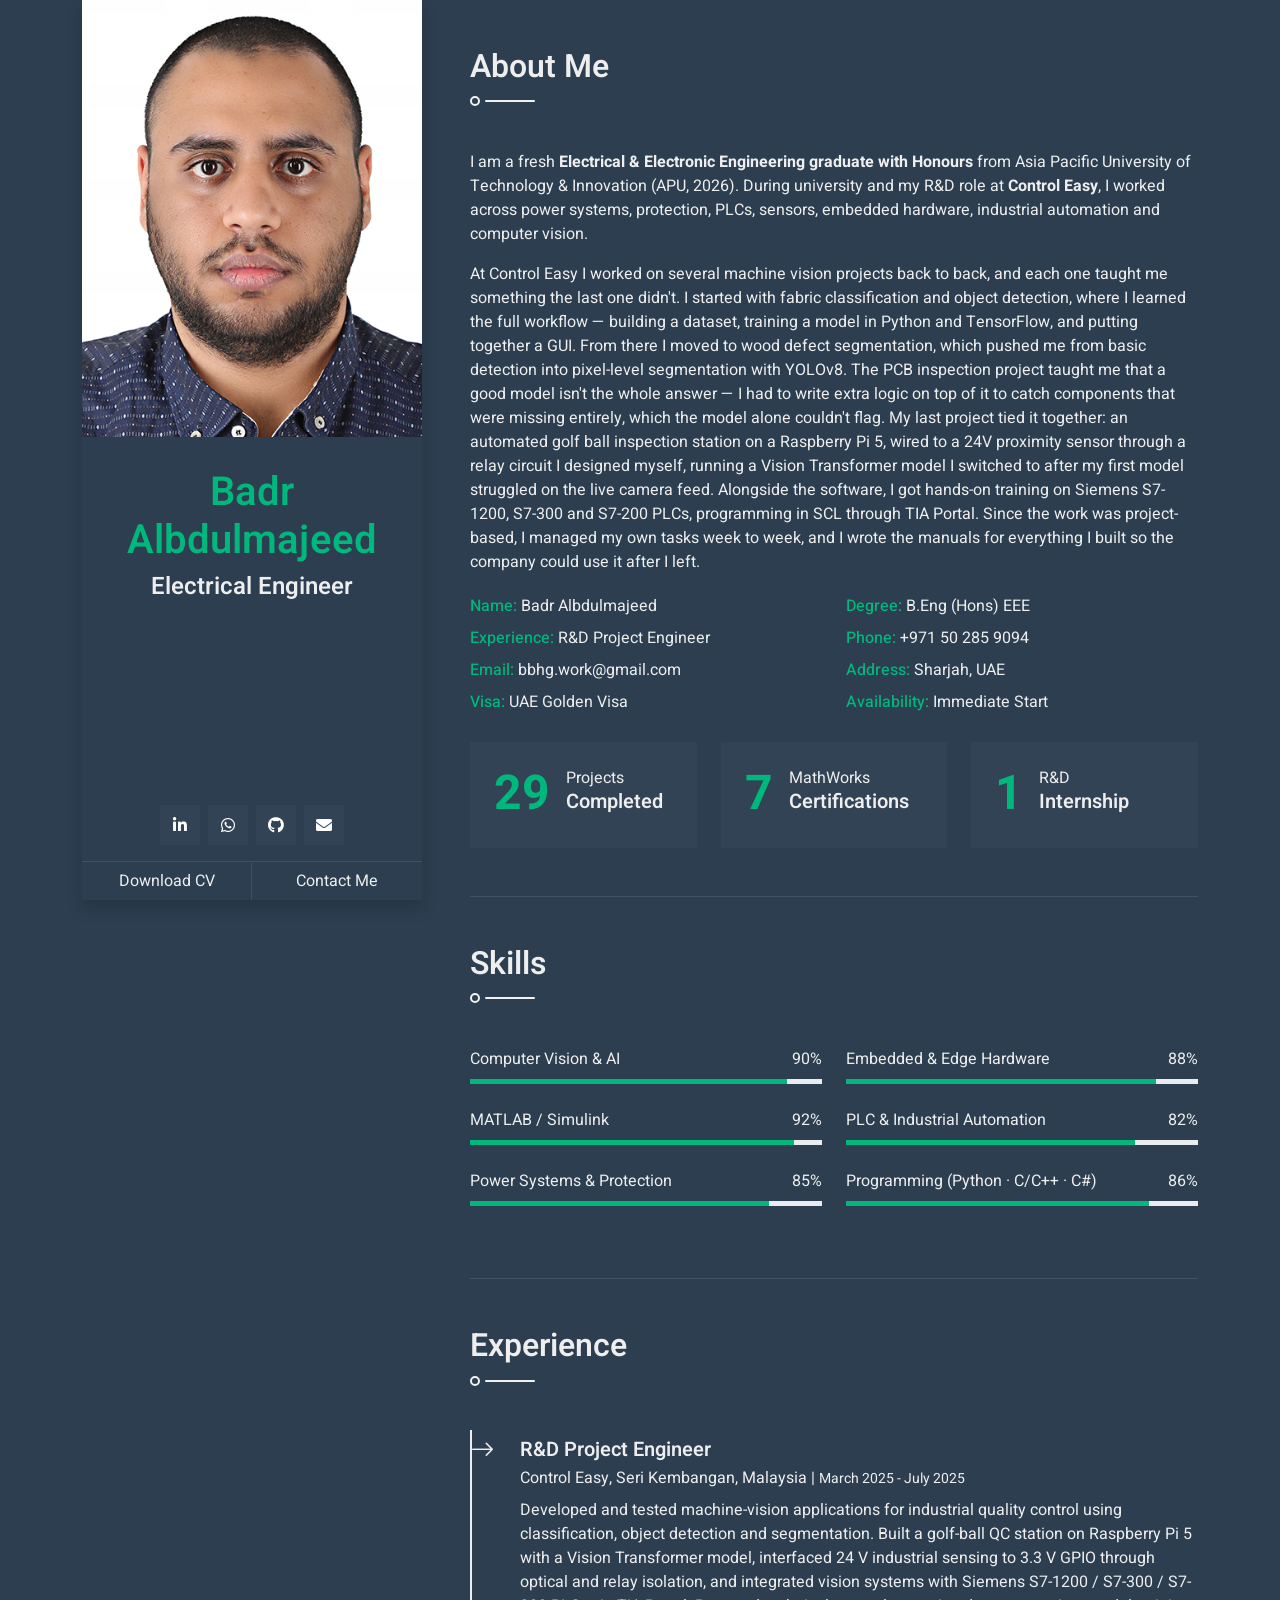
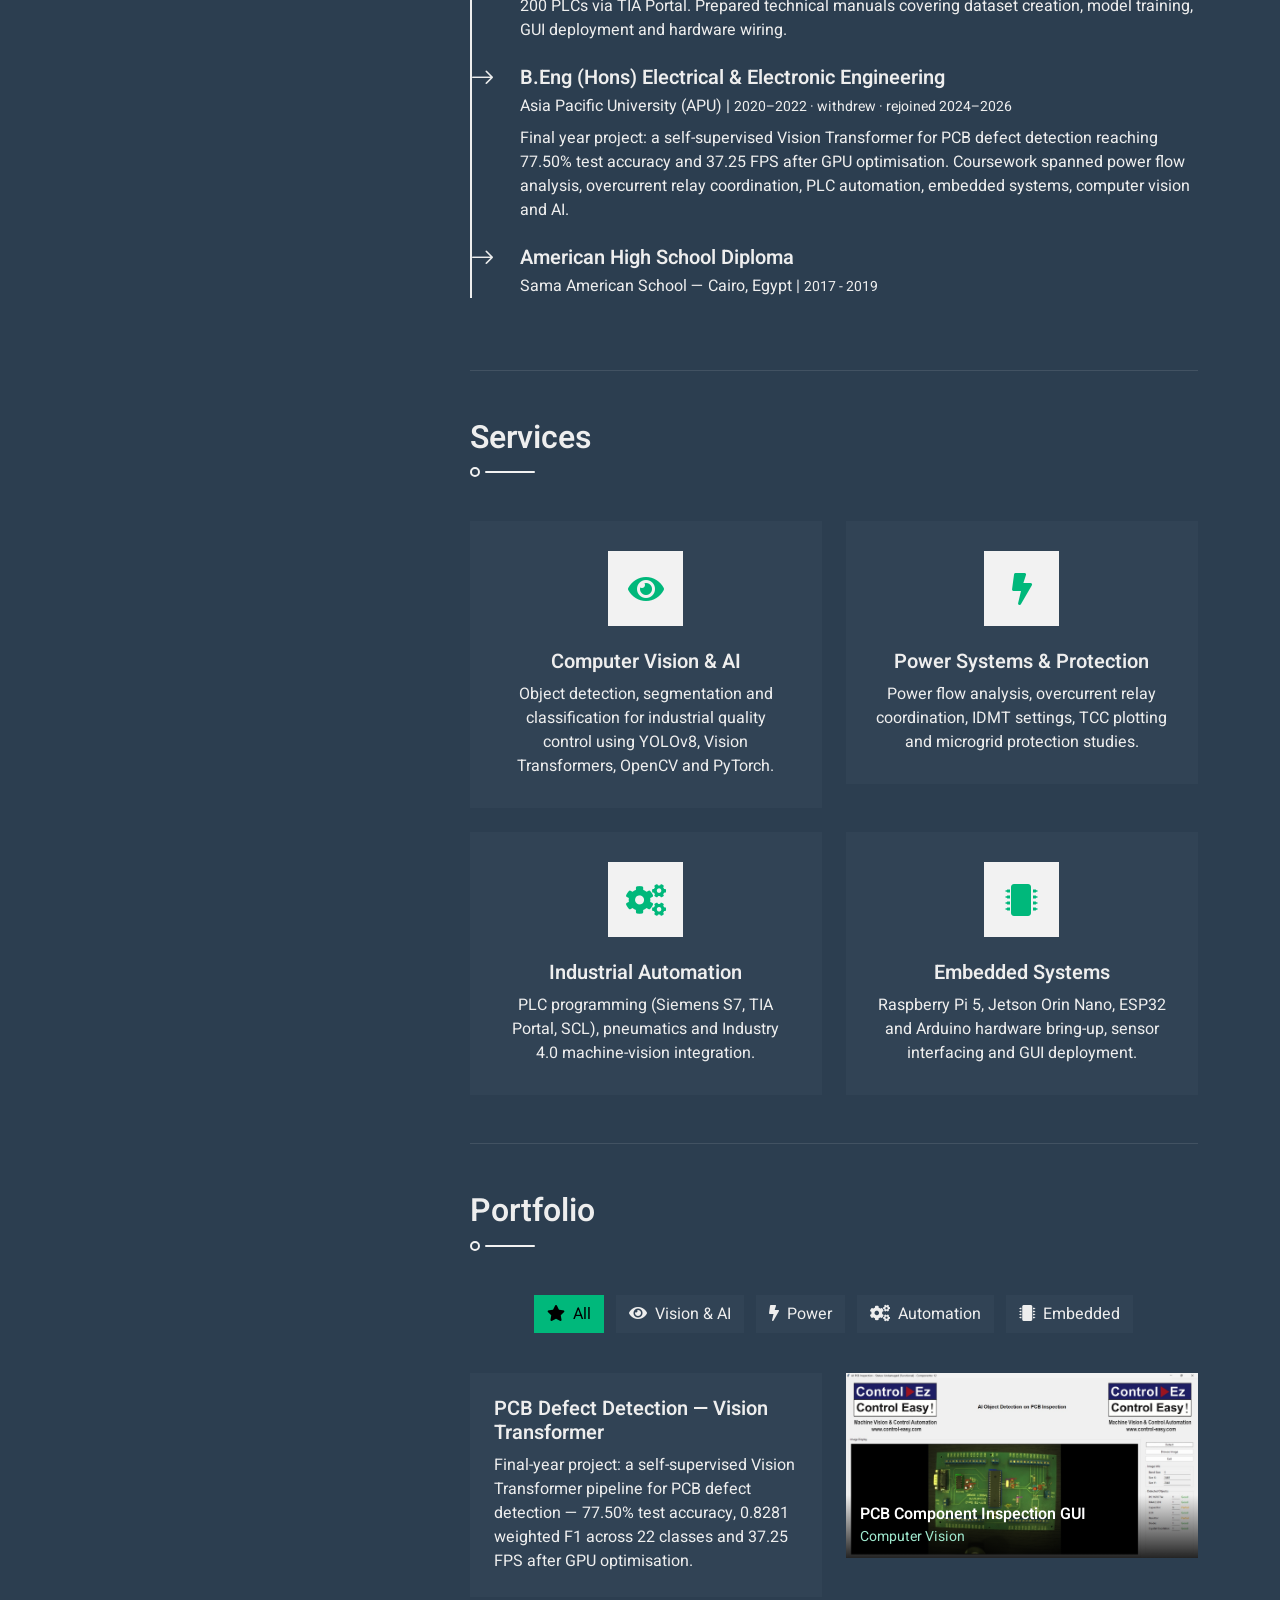
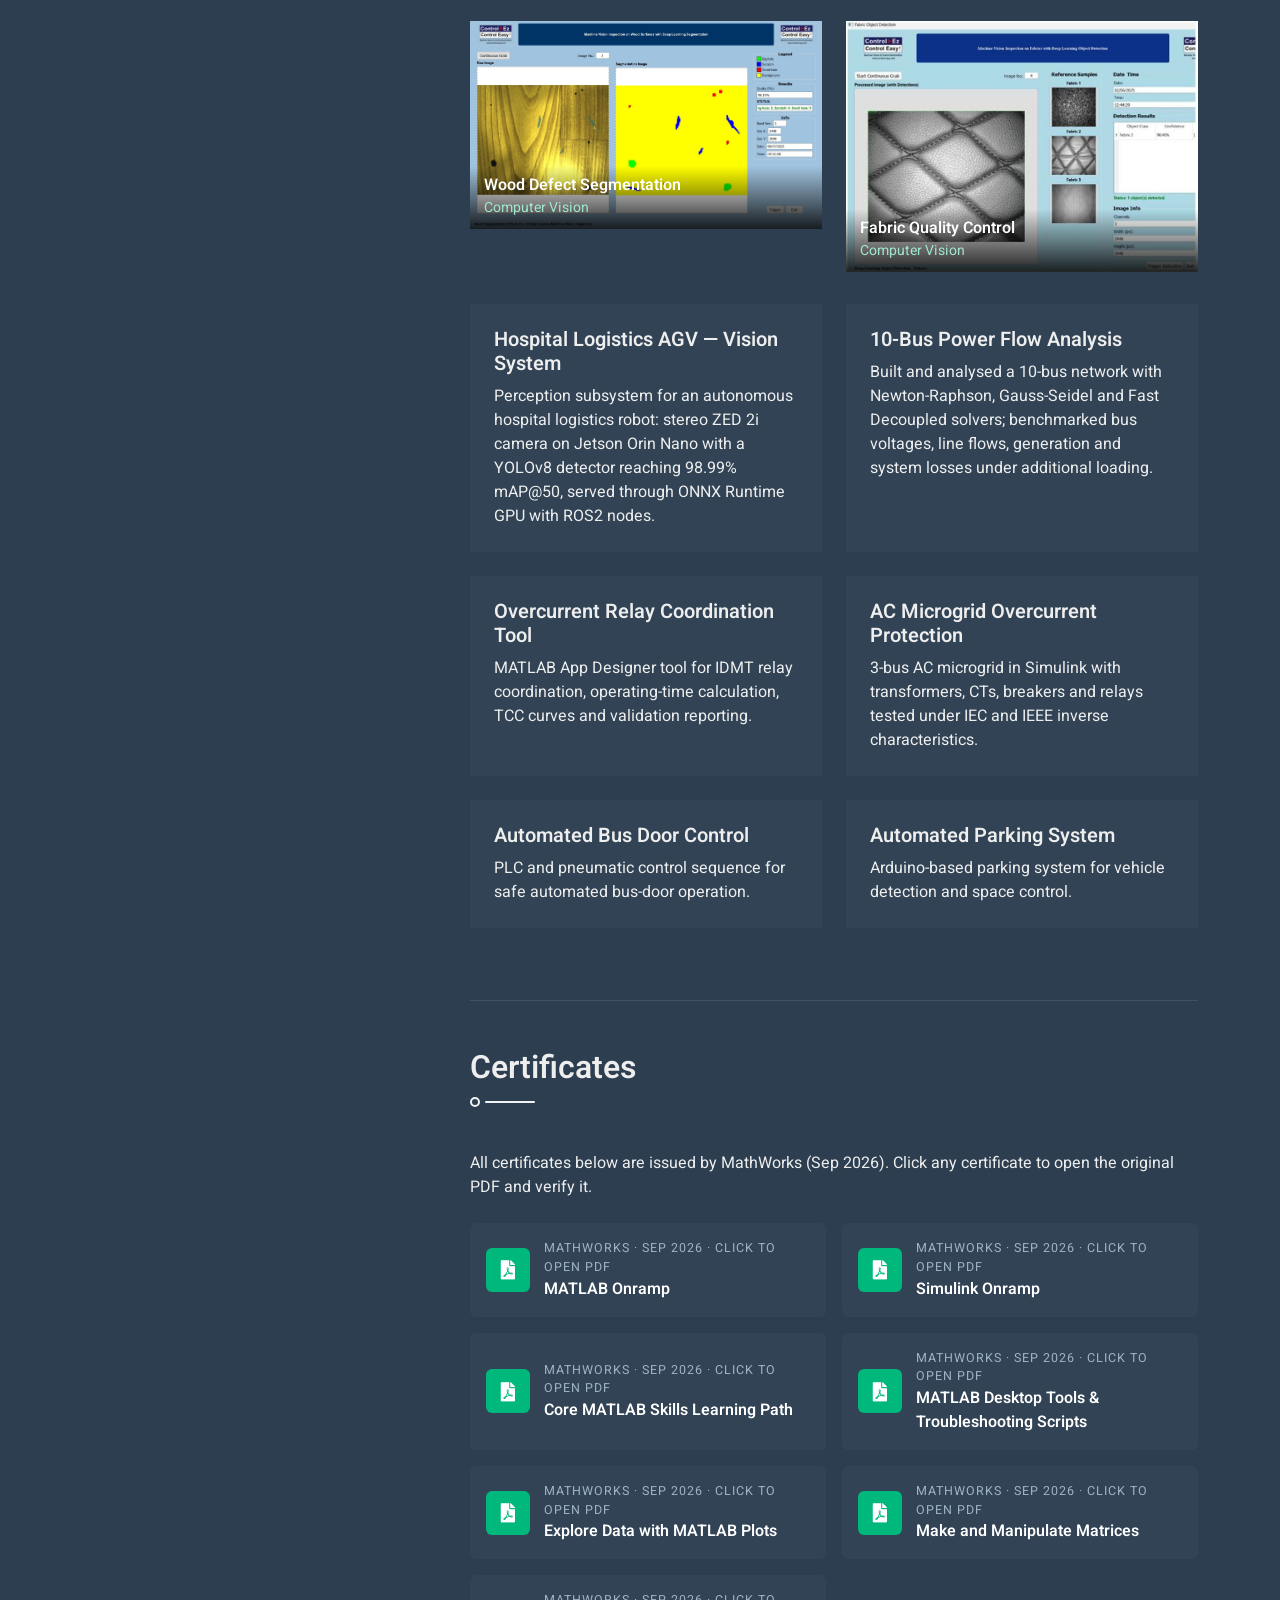
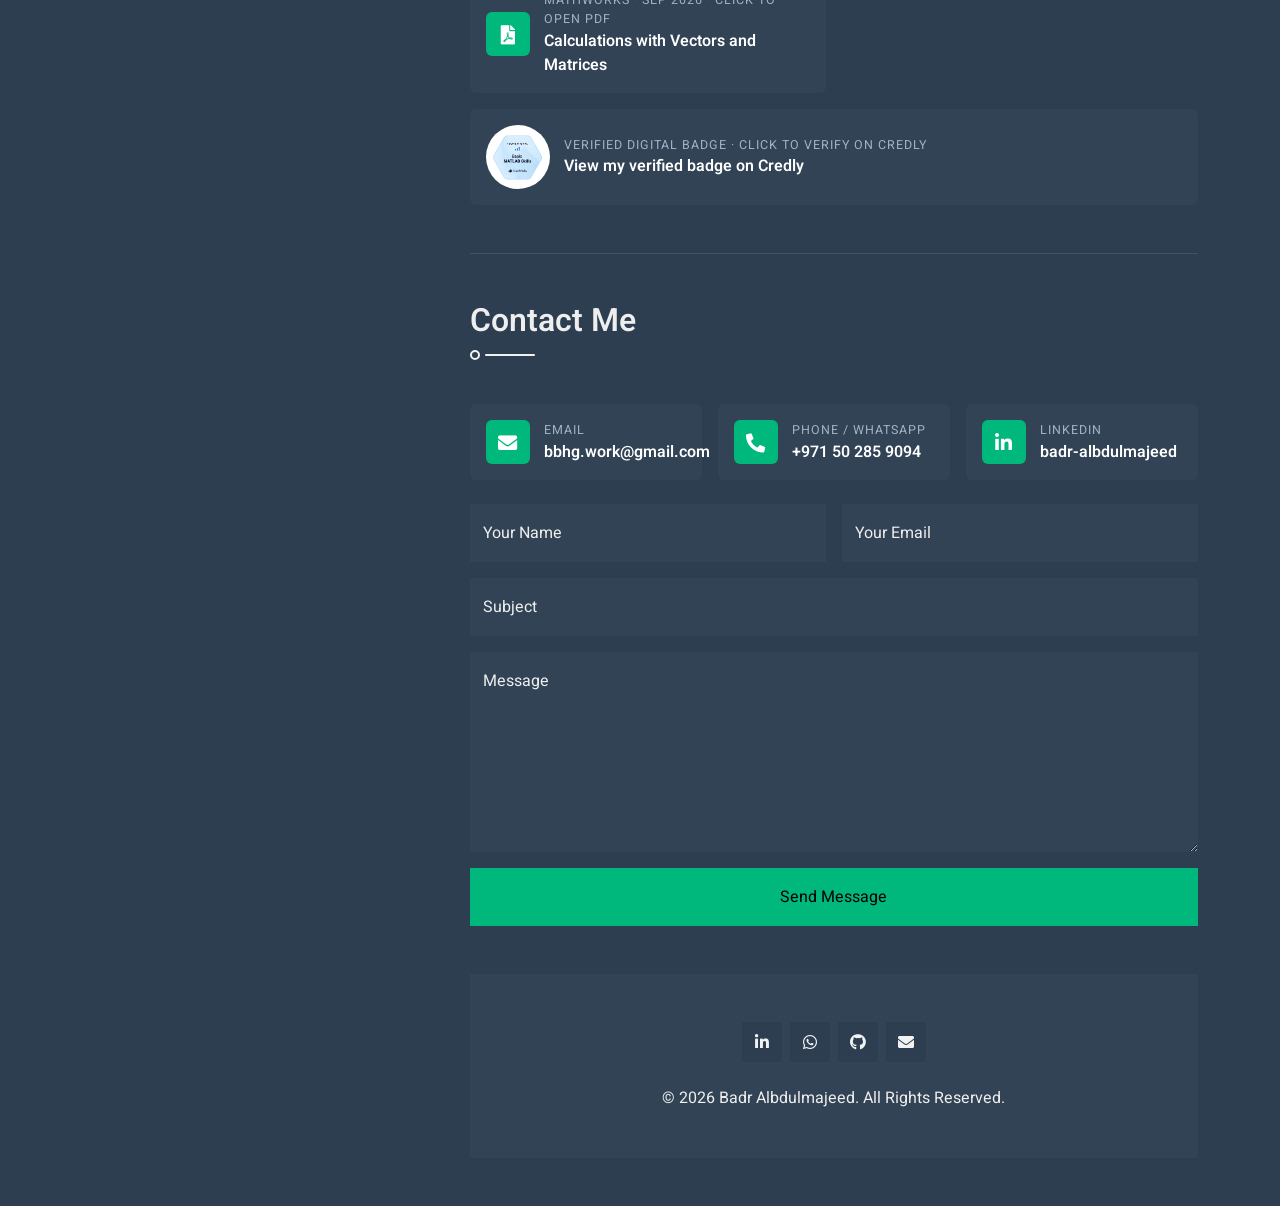
==== commit 5356e1a4: "Audit pass: CV parity fixes, semantic HTML, accessibility, remove dead code - CV/site parity: Sharja" ====
--- a/index.html
+++ b/index.html
@@ -39,7 +39,7 @@
                 <div class="d-flex flex-column h-100 text-center overflow-auto shadow">
                     <img class="w-100 img-fluid mb-4 sidebar-photo" src="assets/badr-photo.jpg" alt="Badr Albdulmajeed portrait">
                     <h1 class="text-primary mt-2">Badr Albdulmajeed</h1>
-                    <div class="mb-4" style="height: 22px;">
+                    <div class="mb-4" style="height: 22px; overflow: visible;">
                         <h4 class="typed-text-output d-inline-block text-light"></h4>
                         <div class="typed-text d-none">Electrical Engineer, Computer Vision Engineer, Automation Engineer, Power Systems Engineer, Embedded Systems Engineer</div>
                     </div>
@@ -61,23 +61,23 @@
             <div class="col-lg-8">
                 <!-- About Start -->
                 <section class="py-5 border-bottom" id="about">
-                    <h1 class="title pb-3 mb-5">About Me</h1>
+                    <h2 class="title pb-3 mb-5">About Me</h2>
                     <p>I am a fresh <strong>Electrical &amp; Electronic Engineering graduate with Honours</strong> from Asia Pacific University of Technology &amp; Innovation (APU, 2026). During university and my R&amp;D role at <strong>Control Easy</strong>, I worked across power systems, protection, PLCs, sensors, embedded hardware, industrial automation and computer vision.</p>
-                    <p>My final year project built a PCB defect-detection system around a self-supervised Vision Transformer, reaching <strong>77.50% accuracy at 37.25 FPS</strong> after GPU optimisation. I take care with details, communicate clearly, and learn new tools by testing them and documenting what I find.</p>
+                    <p>At Control Easy I worked on several machine vision projects back to back, and each one taught me something the last one didn't. I started with fabric classification and object detection, where I learned the full workflow — building a dataset, training a model in Python and TensorFlow, and putting together a GUI. From there I moved to wood defect segmentation, which pushed me from basic detection into pixel-level segmentation with YOLOv8. The PCB inspection project taught me that a good model isn't the whole answer — I had to write extra logic on top of it to catch components that were missing entirely, which the model alone couldn't flag. My last project tied it together: an automated golf ball inspection station on a Raspberry Pi 5, wired to a 24V proximity sensor through a relay circuit I designed myself, running a Vision Transformer model I switched to after my first model struggled on the live camera feed. Alongside the software, I got hands-on training on Siemens S7-1200, S7-300 and S7-200 PLCs, programming in SCL through TIA Portal. Since the work was project-based, I managed my own tasks week to week, and I wrote the manuals for everything I built so the company could use it after I left.</p>
                     <div class="row mb-4">
                         <div class="col-sm-6 py-1"><span class="fw-medium text-primary">Name:</span> Badr Albdulmajeed</div>
                         <div class="col-sm-6 py-1"><span class="fw-medium text-primary">Degree:</span> B.Eng (Hons) EEE</div>
                         <div class="col-sm-6 py-1"><span class="fw-medium text-primary">Experience:</span> R&amp;D Project Engineer</div>
                         <div class="col-sm-6 py-1"><span class="fw-medium text-primary">Phone:</span> +971 50 285 9094</div>
                         <div class="col-sm-6 py-1"><span class="fw-medium text-primary">Email:</span> bbhg.work@gmail.com</div>
-                        <div class="col-sm-6 py-1"><span class="fw-medium text-primary">Address:</span> Dubai, UAE</div>
+                        <div class="col-sm-6 py-1"><span class="fw-medium text-primary">Address:</span> Sharjah, UAE</div>
                         <div class="col-sm-6 py-1"><span class="fw-medium text-primary">Visa:</span> UAE Golden Visa</div>
                         <div class="col-sm-6 py-1"><span class="fw-medium text-primary">Availability:</span> Immediate Start</div>
                     </div>
                     <div class="row g-4">
                         <div class="col-md-4 col-lg-6 col-xl-4">
                             <div class="d-flex bg-secondary p-4">
-                                <h1 class="flex-shrink-0 display-5 text-primary mb-0">29</h1>
+                                <div class="flex-shrink-0 display-5 text-primary mb-0">29</div>
                                 <div class="ps-3">
                                     <p class="mb-0">Projects</p>
                                     <h5 class="mb-0">Completed</h5>
@@ -86,7 +86,7 @@
                         </div>
                         <div class="col-md-4 col-lg-6 col-xl-4">
                             <div class="d-flex bg-secondary p-4">
-                                <h1 class="flex-shrink-0 display-5 text-primary mb-0">7</h1>
+                                <div class="flex-shrink-0 display-5 text-primary mb-0">7</div>
                                 <div class="ps-3">
                                     <p class="mb-0">MathWorks</p>
                                     <h5 class="mb-0">Certifications</h5>
@@ -95,7 +95,7 @@
                         </div>
                         <div class="col-md-4 col-lg-6 col-xl-4">
                             <div class="d-flex bg-secondary p-4">
-                                <h1 class="flex-shrink-0 display-5 text-primary mb-0">1</h1>
+                                <div class="flex-shrink-0 display-5 text-primary mb-0">1</div>
                                 <div class="ps-3">
                                     <p class="mb-0">R&amp;D</p>
                                     <h5 class="mb-0">Internship</h5>
@@ -108,7 +108,7 @@
 
                 <!-- Skills Start -->
                 <section class="py-5 border-bottom" id="skills">
-                    <h1 class="title pb-3 mb-5">Skills</h1>
+                    <h2 class="title pb-3 mb-5">Skills</h2>
                     <div class="row">
                         <div class="col-sm-6">
                             <div class="skill mb-4">
@@ -174,19 +174,24 @@
 
                 <!-- Experience Start -->
                 <section class="py-5 border-bottom" id="experience">
-                    <h1 class="title pb-3 mb-5">Experience</h1>
+                    <h2 class="title pb-3 mb-5">Experience</h2>
                     <div class="border-start border-2 border-light pt-2 ps-5">
                         <div class="position-relative mb-4">
                             <span class="bi bi-arrow-right fs-4 text-light position-absolute" style="top: -5px; left: -50px;"></span>
                             <h5 class="mb-1">R&amp;D Project Engineer</h5>
-                            <p class="mb-2">Control Easy | <small>March 2025 - July 2025</small></p>
+                            <p class="mb-2">Control Easy, Seri Kembangan, Malaysia | <small>March 2025 - July 2025</small></p>
                             <p>Developed and tested machine-vision applications for industrial quality control using classification, object detection and segmentation. Built a golf-ball QC station on Raspberry Pi 5 with a Vision Transformer model, interfaced 24 V industrial sensing to 3.3 V GPIO through optical and relay isolation, and integrated vision systems with Siemens S7-1200 / S7-300 / S7-200 PLCs via TIA Portal. Prepared technical manuals covering dataset creation, model training, GUI deployment and hardware wiring.</p>
                         </div>
                         <div class="position-relative mb-4">
                             <span class="bi bi-arrow-right fs-4 text-light position-absolute" style="top: -5px; left: -50px;"></span>
                             <h5 class="mb-1">B.Eng (Hons) Electrical &amp; Electronic Engineering</h5>
-                            <p class="mb-2">Asia Pacific University (APU) | <small>2022 - 2026</small></p>
+                            <p class="mb-2">Asia Pacific University (APU) | <small>2020–2022 · withdrew · rejoined 2024–2026</small></p>
                             <p>Final year project: a self-supervised Vision Transformer for PCB defect detection reaching 77.50% test accuracy and 37.25 FPS after GPU optimisation. Coursework spanned power flow analysis, overcurrent relay coordination, PLC automation, embedded systems, computer vision and AI.</p>
+                        </div>
+                        <div class="position-relative mb-4">
+                            <span class="bi bi-arrow-right fs-4 text-light position-absolute" style="top: -5px; left: -50px;"></span>
+                            <h5 class="mb-1">American High School Diploma</h5>
+                            <p class="mb-2">Sama American School — Cairo, Egypt | <small>2017 - 2019</small></p>
                         </div>
                     </div>
                 </section>
@@ -194,7 +199,7 @@
 
                 <!-- Services Start -->
                 <section class="py-5 border-bottom" id="services">
-                    <h1 class="title pb-3 mb-5">Services</h1>
+                    <h2 class="title pb-3 mb-5">Services</h2>
                     <div class="row g-4">
                         <div class="col-md-6">
                             <div class="service-item">
@@ -230,18 +235,18 @@
 
                 <!-- Portfolio Start -->
                 <section class="py-5 border-bottom" id="portfolio">
-                    <h1 class="title pb-3 mb-5">Portfolio</h1>
+                    <h2 class="title pb-3 mb-5">Portfolio</h2>
                     <div class="row">
                         <div class="col-12">
                             <div class="row">
                                 <div class="col-12 text-center mb-2">
-                                    <ul class="list-inline mb-4" id="portfolio-flters">
-                                        <li class="btn btn-secondary active" data-filter="*"><i class="fa fa-star me-2"></i>All</li>
-                                        <li class="btn btn-secondary" data-filter=".vision"><i class="fa fa-eye me-2"></i>Vision &amp; AI</li>
-                                        <li class="btn btn-secondary" data-filter=".power"><i class="fa fa-bolt me-2"></i>Power</li>
-                                        <li class="btn btn-secondary" data-filter=".automation"><i class="fa fa-cogs me-2"></i>Automation</li>
-                                        <li class="btn btn-secondary" data-filter=".embedded"><i class="fa fa-microchip me-2"></i>Embedded</li>
-                                    </ul>
+                                    <div class="list-inline mb-4" id="portfolio-filters">
+                                        <button type="button" class="btn btn-secondary active" data-filter="*" aria-pressed="true"><i class="fa fa-star me-2" aria-hidden="true"></i>All</button>
+                                        <button type="button" class="btn btn-secondary" data-filter=".vision" aria-pressed="false"><i class="fa fa-eye me-2" aria-hidden="true"></i>Vision &amp; AI</button>
+                                        <button type="button" class="btn btn-secondary" data-filter=".power" aria-pressed="false"><i class="fa fa-bolt me-2" aria-hidden="true"></i>Power</button>
+                                        <button type="button" class="btn btn-secondary" data-filter=".automation" aria-pressed="false"><i class="fa fa-cogs me-2" aria-hidden="true"></i>Automation</button>
+                                        <button type="button" class="btn btn-secondary" data-filter=".embedded" aria-pressed="false"><i class="fa fa-microchip me-2" aria-hidden="true"></i>Embedded</button>
+                                    </div>
                                 </div>
                             </div>
                             <div class="row portfolio-container">
@@ -254,9 +259,6 @@
                                 <div class="col-md-6 mb-4 portfolio-item vision">
                                     <div class="position-relative overflow-hidden mb-2">
                                         <img class="img-fluid w-100" src="assets/projects/pcb-inspection-gui.jpg" alt="PCB component inspection GUI">
-                                        <div class="portfolio-btn d-flex align-items-center justify-content-center">
-                                            <i class="bi bi-plus text-light"></i>
-                                        </div>
                                         <div class="portfolio-caption">
                                             <h5>PCB Component Inspection GUI</h5>
                                             <small>Computer Vision</small>
@@ -266,9 +268,6 @@
                                 <div class="col-md-6 mb-4 portfolio-item vision">
                                     <div class="position-relative overflow-hidden mb-2">
                                         <img class="img-fluid w-100" src="assets/projects/wood-segmentation-gui.jpg" alt="Wood surface segmentation GUI">
-                                        <div class="portfolio-btn d-flex align-items-center justify-content-center">
-                                            <i class="bi bi-plus text-light"></i>
-                                        </div>
                                         <div class="portfolio-caption">
                                             <h5>Wood Defect Segmentation</h5>
                                             <small>Computer Vision</small>
@@ -278,15 +277,24 @@
                                 <div class="col-md-6 mb-4 portfolio-item vision">
                                     <div class="position-relative overflow-hidden mb-2">
                                         <img class="img-fluid w-100" src="assets/projects/fabric-detection-gui.jpg" alt="Fabric defect detection GUI">
-                                        <div class="portfolio-btn d-flex align-items-center justify-content-center">
-                                            <i class="bi bi-plus text-light"></i>
-                                        </div>
                                         <div class="portfolio-caption">
                                             <h5>Fabric Quality Control</h5>
                                             <small>Computer Vision</small>
                                         </div>
                                     </div>
                                 </div>
+                                <div class="col-md-6 mb-4 portfolio-item vision">
+                                    <div class="bg-secondary p-4 h-100">
+                                        <h5 class="mb-2">Hospital Logistics AGV — Vision System</h5>
+                                        <p class="mb-0">Perception subsystem for an autonomous hospital logistics robot: stereo ZED 2i camera on Jetson Orin Nano with a YOLOv8 detector reaching 98.99% mAP@50, served through ONNX Runtime GPU with ROS2 nodes.</p>
+                                    </div>
+                                </div>
+                                <div class="col-md-6 mb-4 portfolio-item power">
+                                    <div class="bg-secondary p-4 h-100">
+                                        <h5 class="mb-2">10-Bus Power Flow Analysis</h5>
+                                        <p class="mb-0">Built and analysed a 10-bus network with Newton-Raphson, Gauss-Seidel and Fast Decoupled solvers; benchmarked bus voltages, line flows, generation and system losses under additional loading.</p>
+                                    </div>
+                                </div>
                                 <div class="col-md-6 mb-4 portfolio-item power">
                                     <div class="bg-secondary p-4 h-100">
                                         <h5 class="mb-2">Overcurrent Relay Coordination Tool</h5>
@@ -302,7 +310,7 @@
                                 <div class="col-md-6 mb-4 portfolio-item automation">
                                     <div class="bg-secondary p-4 h-100">
                                         <h5 class="mb-2">Automated Bus Door Control</h5>
-                                        <p class="mb-0">PLC and pneumatic control sequence for safe automated bus-door operation using Siemens PLC exposure.</p>
+                                        <p class="mb-0">PLC and pneumatic control sequence for safe automated bus-door operation.</p>
                                     </div>
                                 </div>
                                 <div class="col-md-6 mb-4 portfolio-item embedded">
@@ -319,7 +327,7 @@
 
                 <!-- Certificates Start -->
                 <section class="py-5 border-bottom" id="certificates">
-                    <h1 class="title pb-3 mb-5">Certificates</h1>
+                    <h2 class="title pb-3 mb-5">Certificates</h2>
                     <p class="mb-4">All certificates below are issued by MathWorks (Sep 2026). Click any certificate to open the original PDF and verify it.</p>
                     <div class="row g-3 cert-grid">
                         <div class="col-md-6">
@@ -400,7 +408,7 @@
 
                 <!-- Contact Start -->
                 <section class="py-5" id="contact">
-                    <h1 class="title pb-3 mb-5">Contact Me</h1>
+                    <h2 class="title pb-3 mb-5">Contact Me</h2>
                     <div class="row g-3 mb-4">
                         <div class="col-md-4">
                             <a class="contact-tile" href="mailto:bbhg.work@gmail.com">
@@ -434,25 +442,25 @@
                         <div class="row g-3">
                             <div class="col-md-6">
                                 <div class="form-floating">
-                                    <input type="text" class="form-control border-0 bg-secondary" id="name" name="name" placeholder="Your Name">
+                                    <input type="text" class="form-control border-0 bg-secondary" id="name" name="name" placeholder="Your Name" required>
                                     <label for="name">Your Name</label>
                                 </div>
                             </div>
                             <div class="col-md-6">
                                 <div class="form-floating">
-                                    <input type="email" class="form-control border-0 bg-secondary" id="email" name="email" placeholder="Your Email">
+                                    <input type="email" class="form-control border-0 bg-secondary" id="email" name="email" placeholder="Your Email" required>
                                     <label for="email">Your Email</label>
                                 </div>
                             </div>
                             <div class="col-12">
                                 <div class="form-floating">
-                                    <input type="text" class="form-control border-0 bg-secondary" id="subject" name="subject" placeholder="Subject">
+                                    <input type="text" class="form-control border-0 bg-secondary" id="subject" name="subject" placeholder="Subject" required>
                                     <label for="subject">Subject</label>
                                 </div>
                             </div>
                             <div class="col-12">
                                 <div class="form-floating">
-                                    <textarea class="form-control border-0 bg-secondary" placeholder="Leave a message here" id="message" name="message" style="height: 200px"></textarea>
+                                    <textarea class="form-control border-0 bg-secondary" placeholder="Leave a message here" id="message" name="message" style="height: 200px" required></textarea>
                                     <label for="message">Message</label>
                                 </div>
                             </div>
@@ -468,10 +476,10 @@
                 <section>
                     <div class="bg-secondary text-light text-center p-5">
                         <div class="d-flex justify-content-center mb-4 footer-social">
-                            <a class="btn btn-square mx-1" href="https://www.linkedin.com/in/badr-albdulmajeed-b45437155/" target="_blank" rel="noopener"><i class="fab fa-linkedin-in"></i></a>
-                            <a class="btn btn-square mx-1" href="https://wa.me/971502859094" target="_blank" rel="noopener"><i class="fab fa-whatsapp"></i></a>
-                            <a class="btn btn-square mx-1" href="https://github.com/bader915" target="_blank" rel="noopener"><i class="fab fa-github"></i></a>
-                            <a class="btn btn-square mx-1" href="mailto:bbhg.work@gmail.com"><i class="fa fa-envelope"></i></a>
+                            <a class="btn btn-square mx-1" href="https://www.linkedin.com/in/badr-albdulmajeed-b45437155/" target="_blank" rel="noopener" title="LinkedIn" aria-label="LinkedIn"><i class="fab fa-linkedin-in" aria-hidden="true"></i></a>
+                            <a class="btn btn-square mx-1" href="https://wa.me/971502859094" target="_blank" rel="noopener" title="WhatsApp" aria-label="WhatsApp"><i class="fab fa-whatsapp" aria-hidden="true"></i></a>
+                            <a class="btn btn-square mx-1" href="https://github.com/bader915" target="_blank" rel="noopener" title="GitHub" aria-label="GitHub"><i class="fab fa-github" aria-hidden="true"></i></a>
+                            <a class="btn btn-square mx-1" href="mailto:bbhg.work@gmail.com" title="Email" aria-label="Email"><i class="fa fa-envelope" aria-hidden="true"></i></a>
                         </div>
                         <p class="m-0">&copy; 2026 Badr Albdulmajeed. All Rights Reserved.</p>
                     </div>
--- a/css/style.css
+++ b/css/style.css
@@ -44,7 +44,7 @@
   justify-content: center;
 }
 
-.btn.btn-primary { color: #FFFFFF; }
+.btn.btn-primary { color: #000; }
 
 .typed-cursor {
   font-size: 25px;
@@ -179,16 +179,16 @@
 .portfolio-caption small { color: #9fe8cd; }
 
 /* Filter tabs */
-#portfolio-flters li {
+#portfolio-filters button {
   cursor: pointer;
   margin: 0 4px 8px;
   color: #eee;
 }
 
-#portfolio-flters li.active {
+#portfolio-filters button.active {
   background: var(--primary);
   border-color: var(--primary);
-  color: #fff;
+  color: #000;
 }
 
 /* Contact tiles */
@@ -246,6 +246,19 @@
   padding: 5px;
 }
 
+/* Screen-reader-only text (Bootstrap 5 ships visually-hidden, not sr-only) */
+.sr-only {
+  position: absolute;
+  width: 1px;
+  height: 1px;
+  padding: 0;
+  margin: -1px;
+  overflow: hidden;
+  clip: rect(0, 0, 0, 0);
+  white-space: nowrap;
+  border: 0;
+}
+
 /* Footer */
 .footer-social .btn-square {
   background: var(--dark);
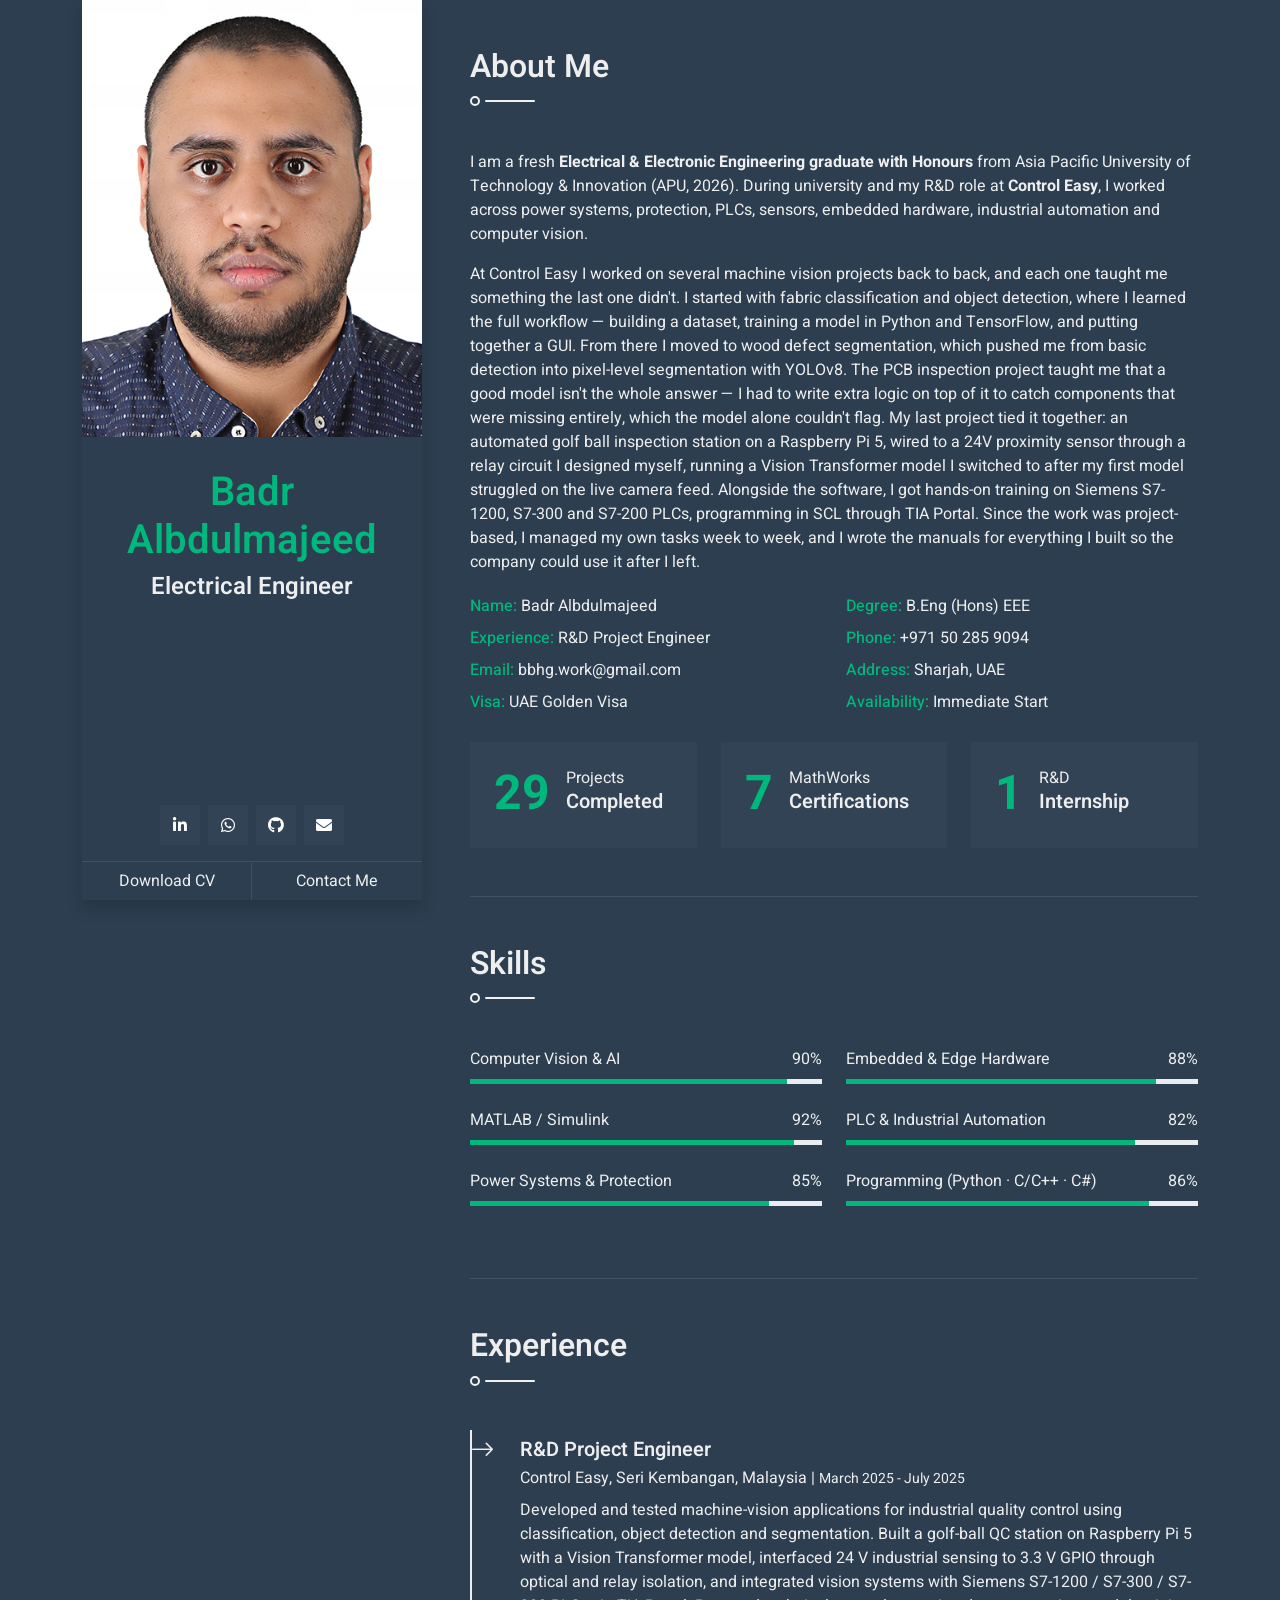
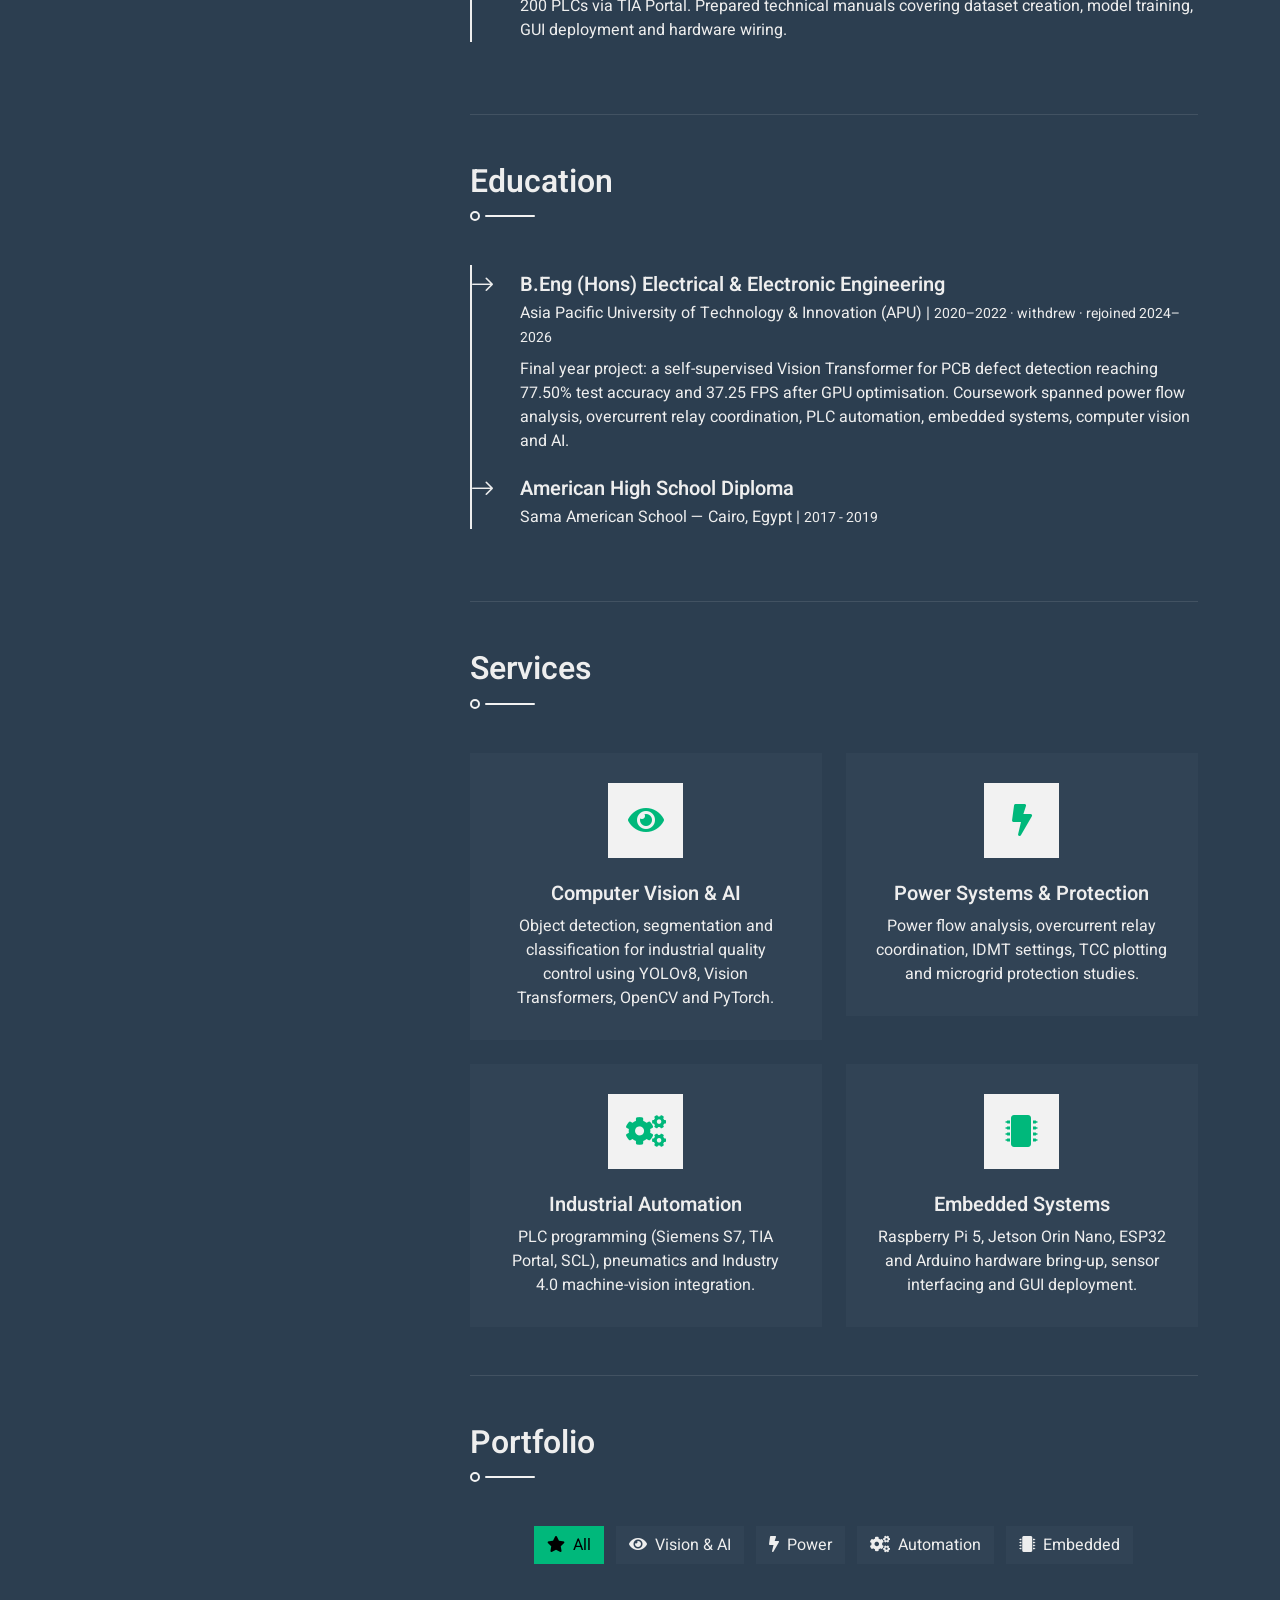
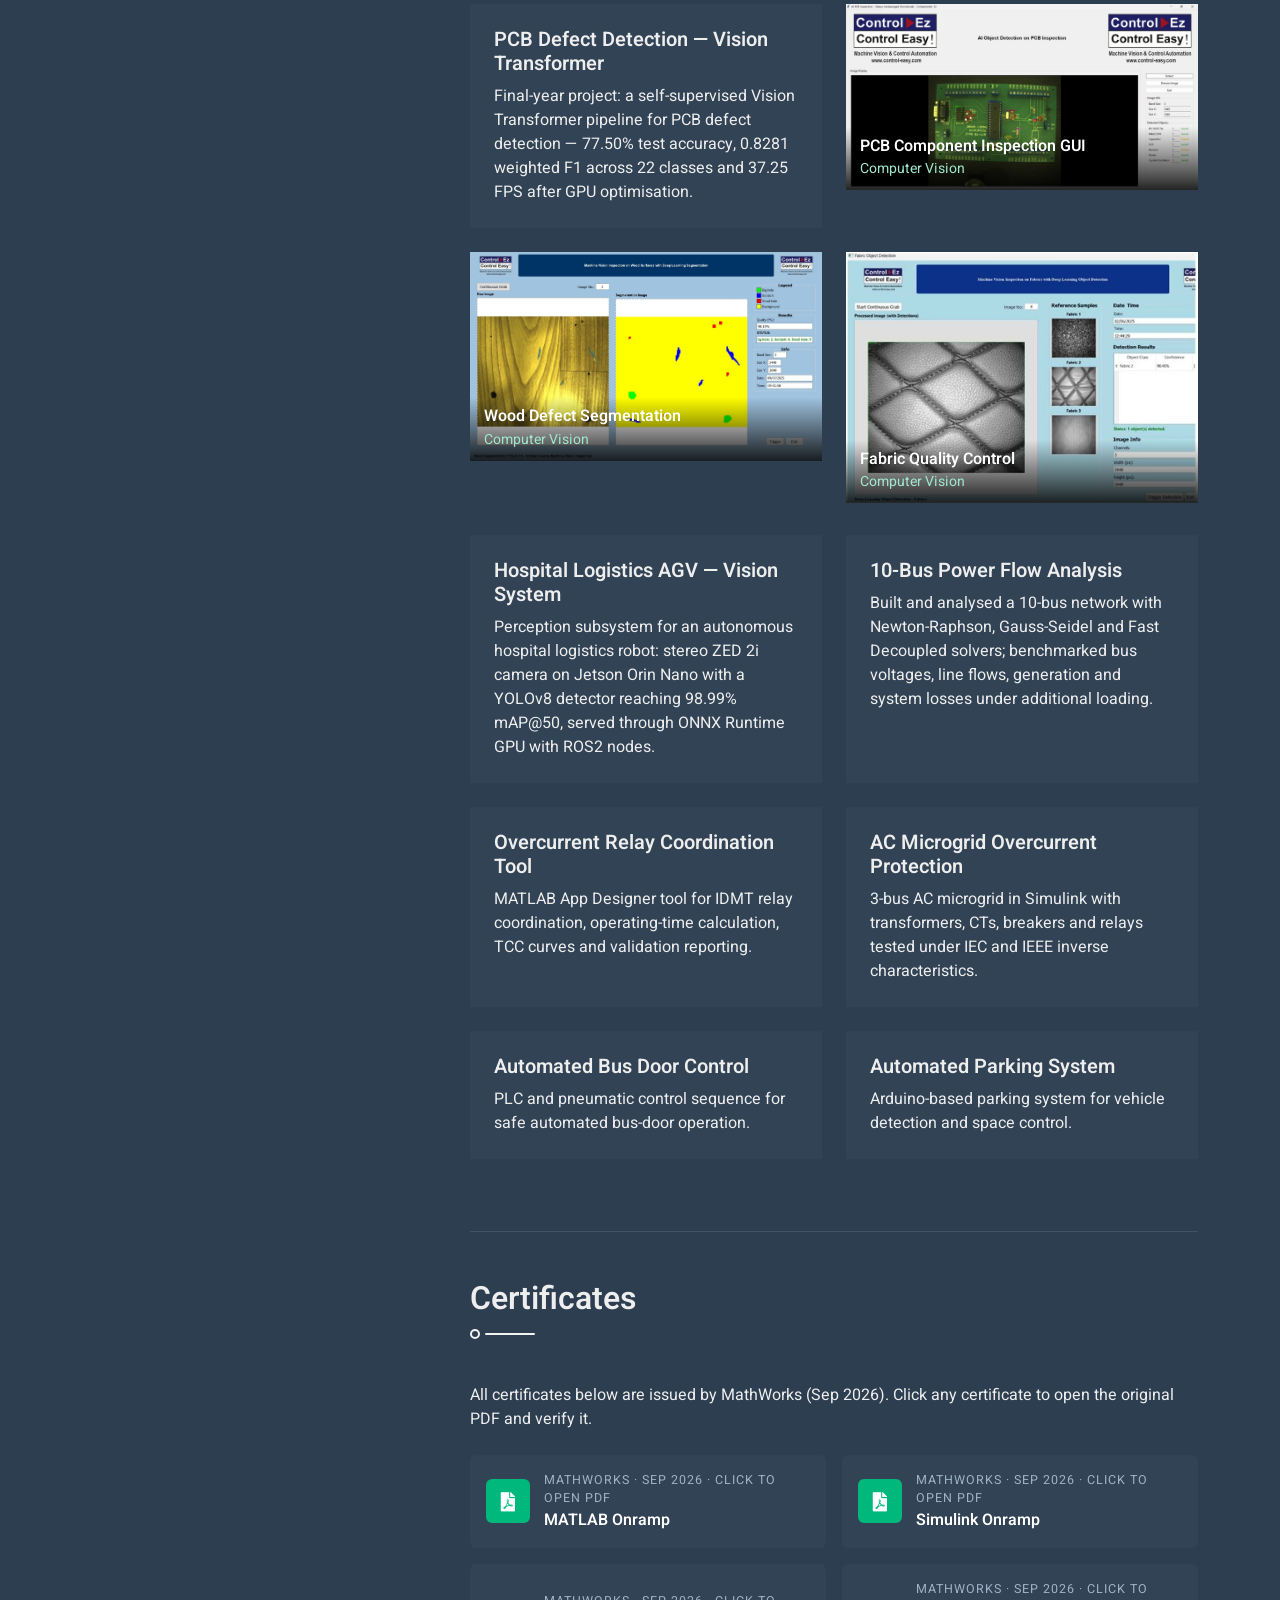
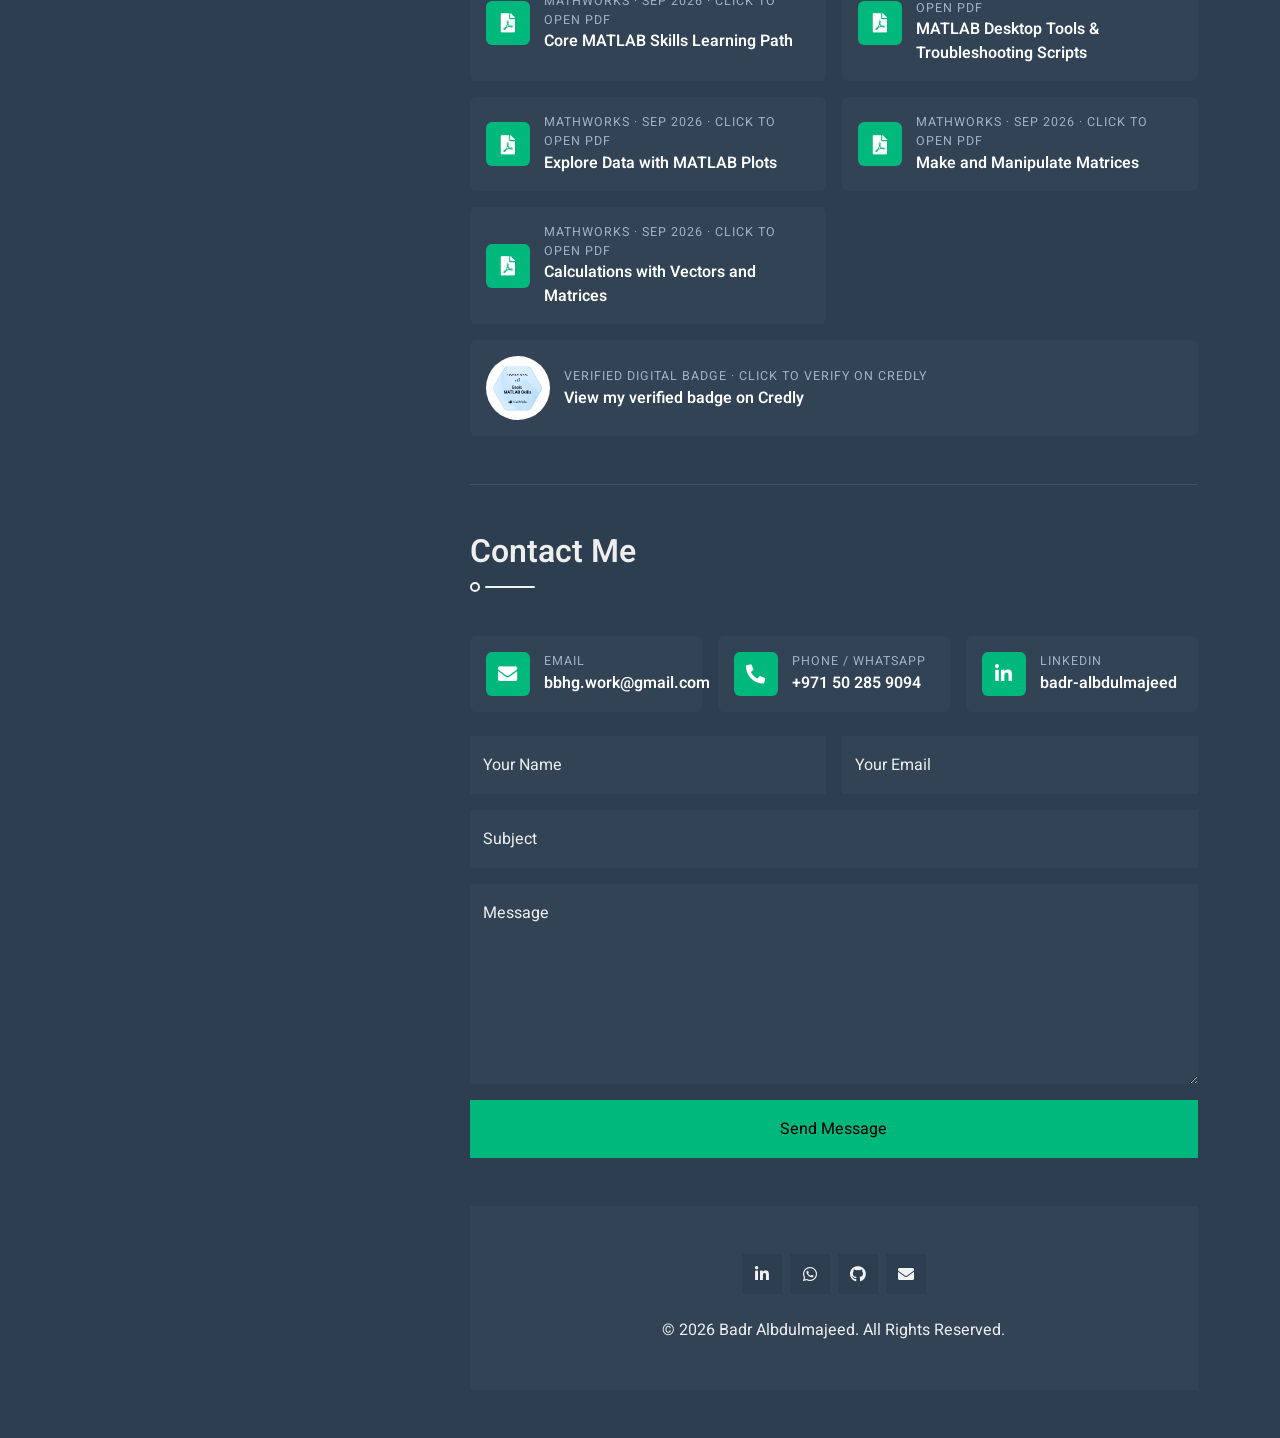
==== commit d14671b3: "Split education entries into dedicated Education section" ====
--- a/index.html
+++ b/index.html
@@ -182,10 +182,18 @@
                             <p class="mb-2">Control Easy, Seri Kembangan, Malaysia | <small>March 2025 - July 2025</small></p>
                             <p>Developed and tested machine-vision applications for industrial quality control using classification, object detection and segmentation. Built a golf-ball QC station on Raspberry Pi 5 with a Vision Transformer model, interfaced 24 V industrial sensing to 3.3 V GPIO through optical and relay isolation, and integrated vision systems with Siemens S7-1200 / S7-300 / S7-200 PLCs via TIA Portal. Prepared technical manuals covering dataset creation, model training, GUI deployment and hardware wiring.</p>
                         </div>
+                    </div>
+                </section>
+                <!-- Experience End -->
+
+                <!-- Education Start -->
+                <section class="py-5 border-bottom" id="education">
+                    <h2 class="title pb-3 mb-5">Education</h2>
+                    <div class="border-start border-2 border-light pt-2 ps-5">
                         <div class="position-relative mb-4">
                             <span class="bi bi-arrow-right fs-4 text-light position-absolute" style="top: -5px; left: -50px;"></span>
                             <h5 class="mb-1">B.Eng (Hons) Electrical &amp; Electronic Engineering</h5>
-                            <p class="mb-2">Asia Pacific University (APU) | <small>2020–2022 · withdrew · rejoined 2024–2026</small></p>
+                            <p class="mb-2">Asia Pacific University of Technology &amp; Innovation (APU) | <small>2020–2022 · withdrew · rejoined 2024–2026</small></p>
                             <p>Final year project: a self-supervised Vision Transformer for PCB defect detection reaching 77.50% test accuracy and 37.25 FPS after GPU optimisation. Coursework spanned power flow analysis, overcurrent relay coordination, PLC automation, embedded systems, computer vision and AI.</p>
                         </div>
                         <div class="position-relative mb-4">
@@ -195,7 +203,7 @@
                         </div>
                     </div>
                 </section>
-                <!-- Experience End -->
+                <!-- Education End -->
 
                 <!-- Services Start -->
                 <section class="py-5 border-bottom" id="services">
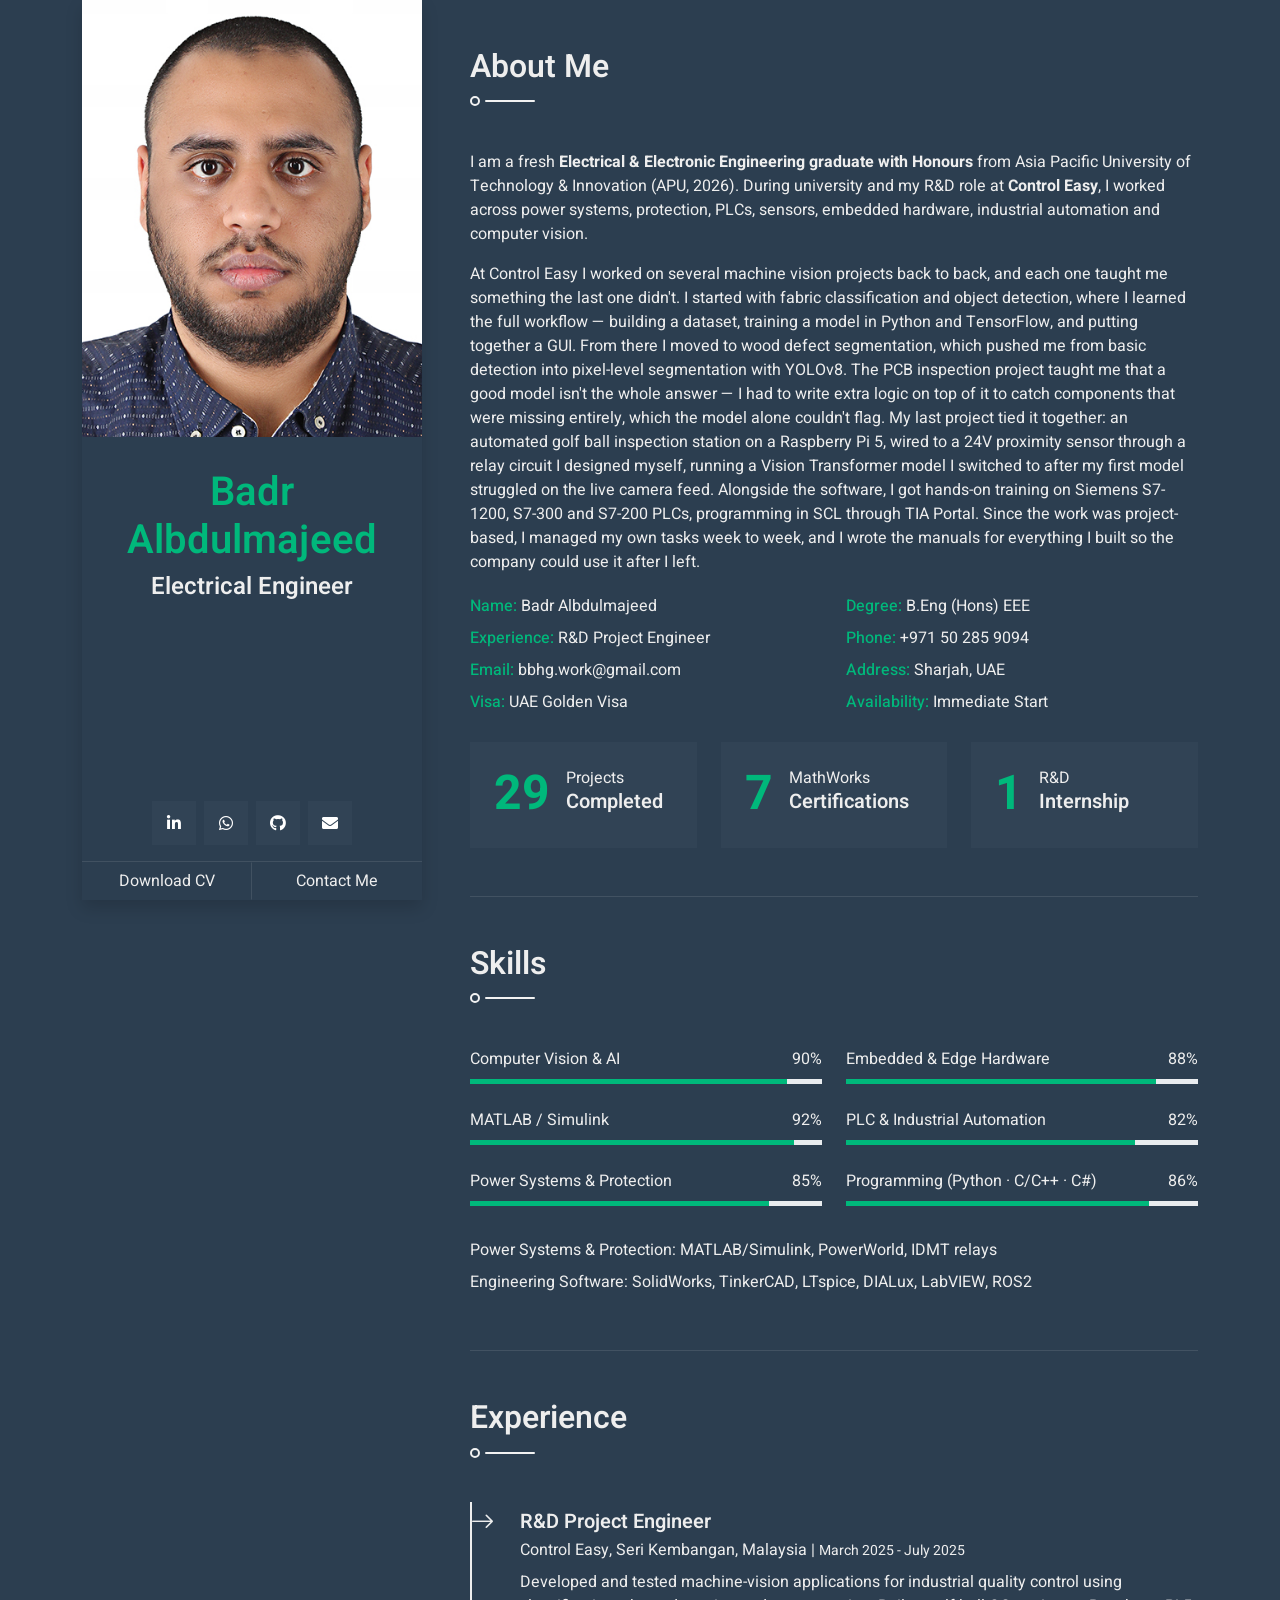
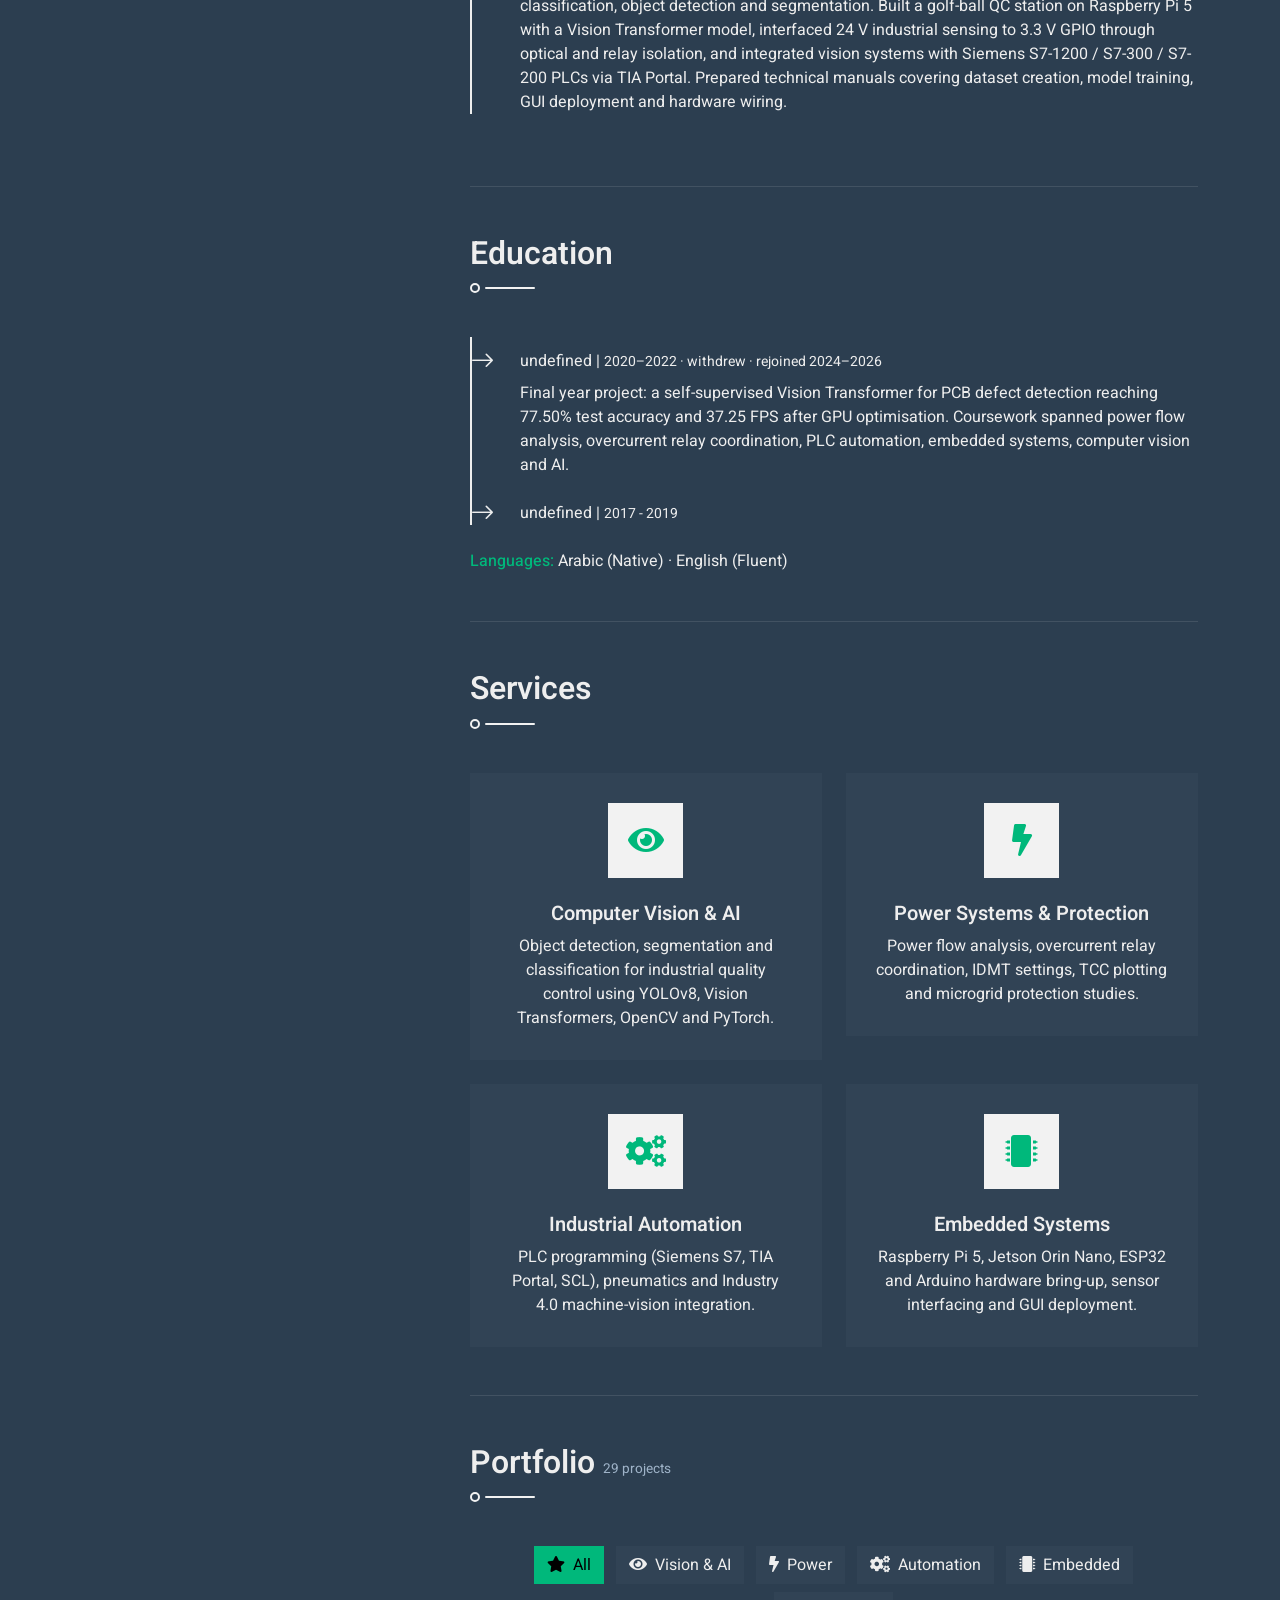
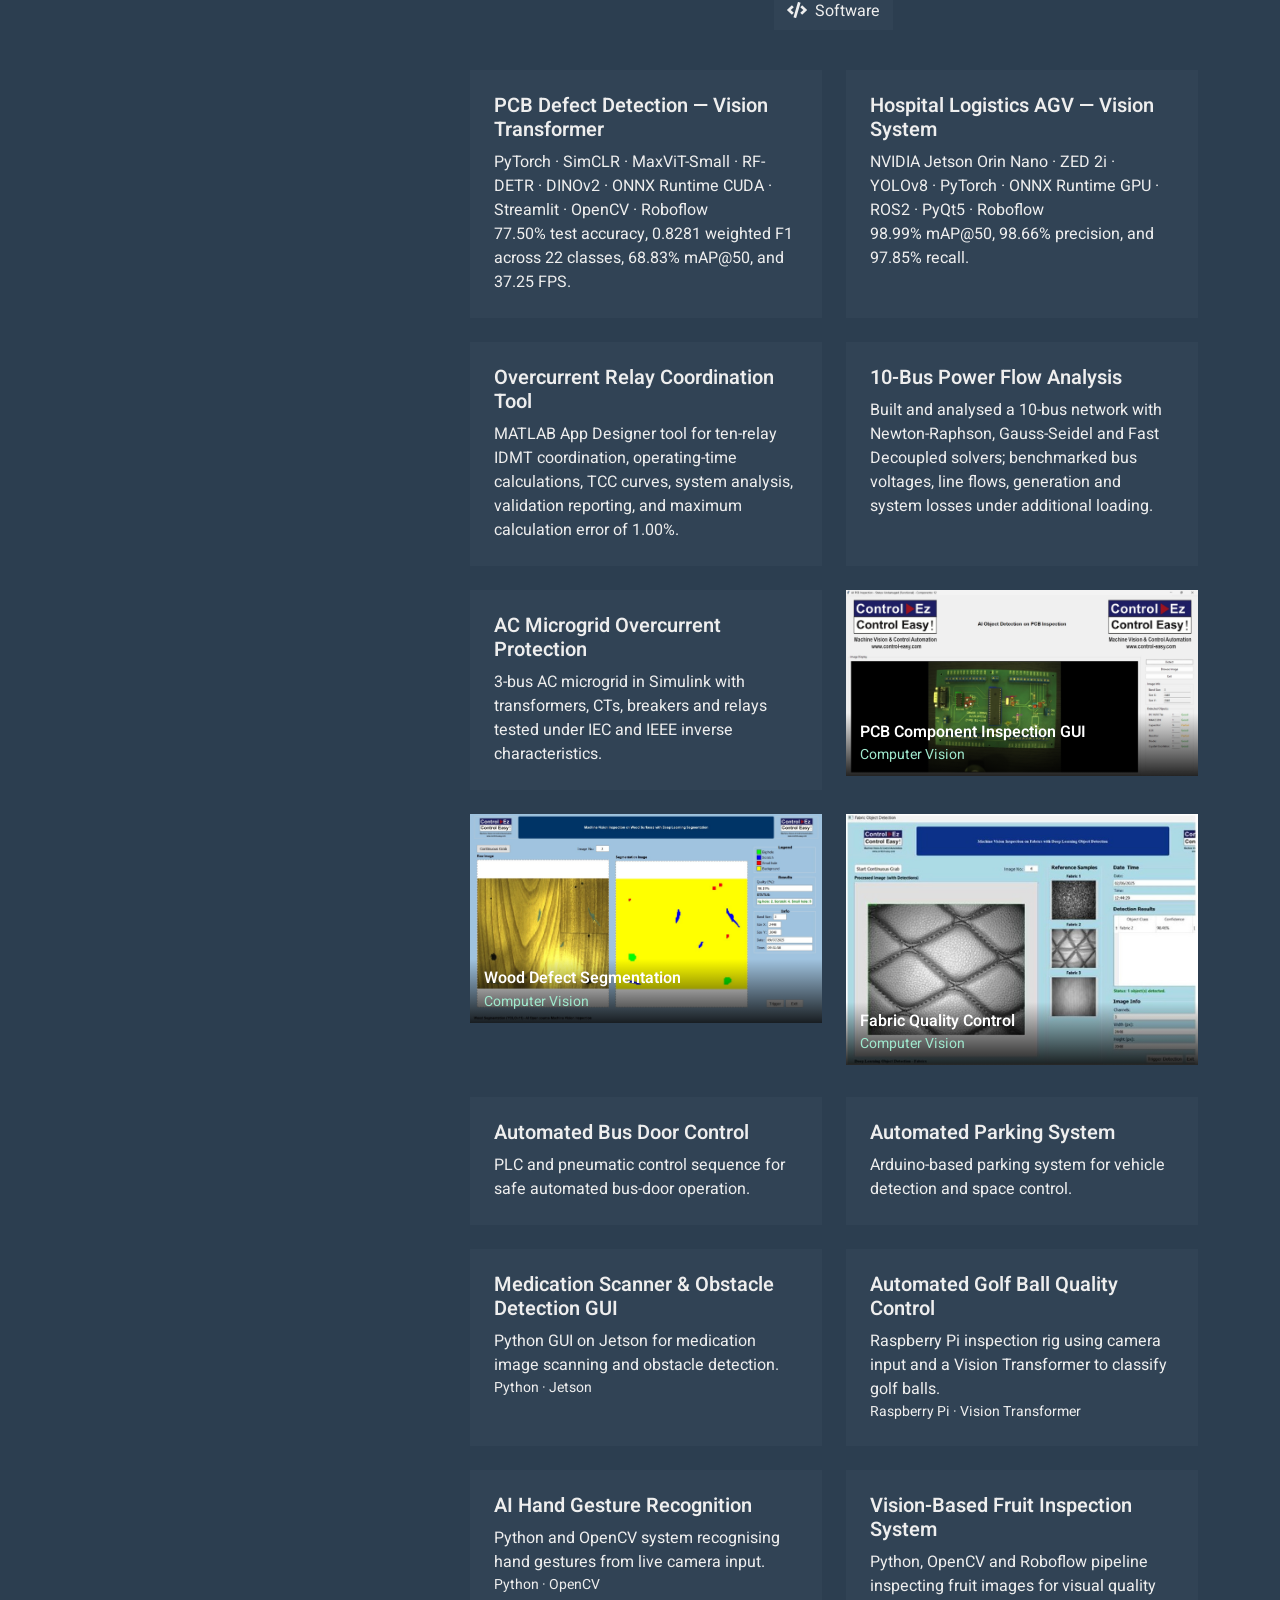
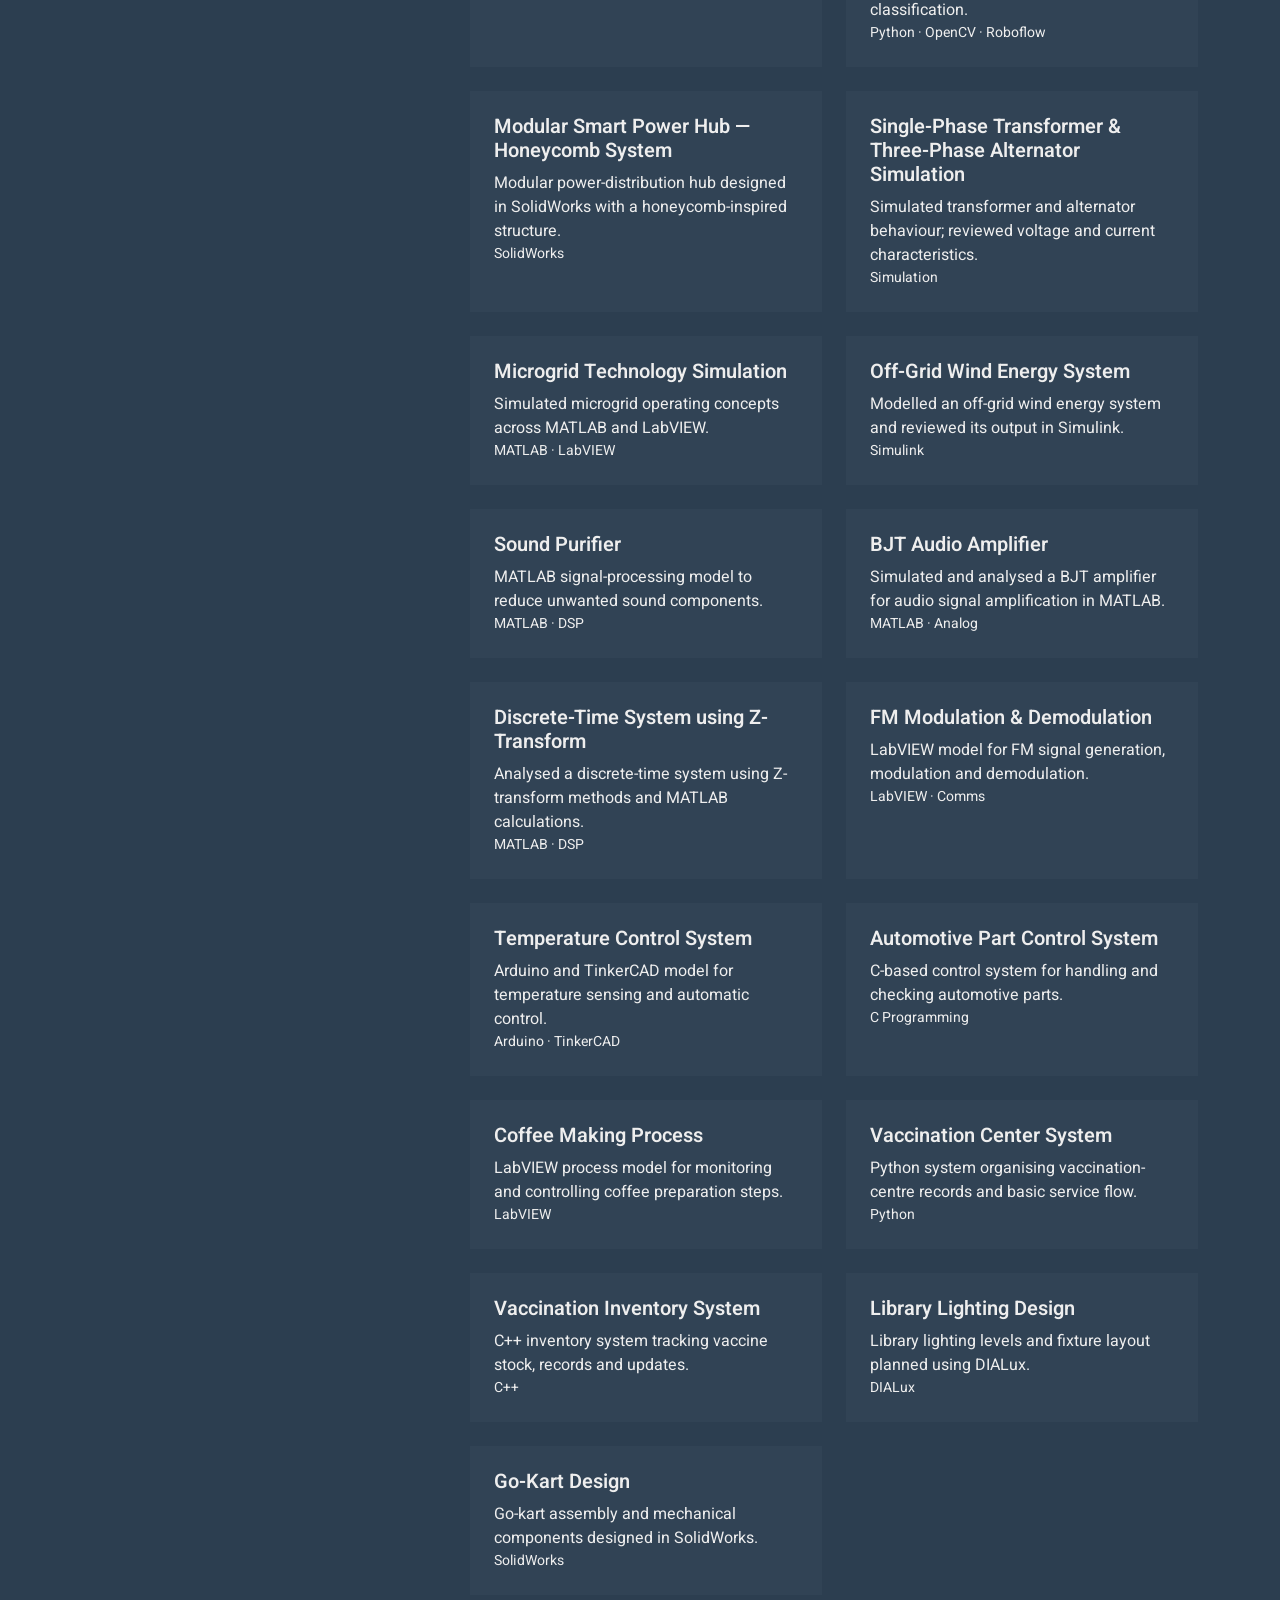
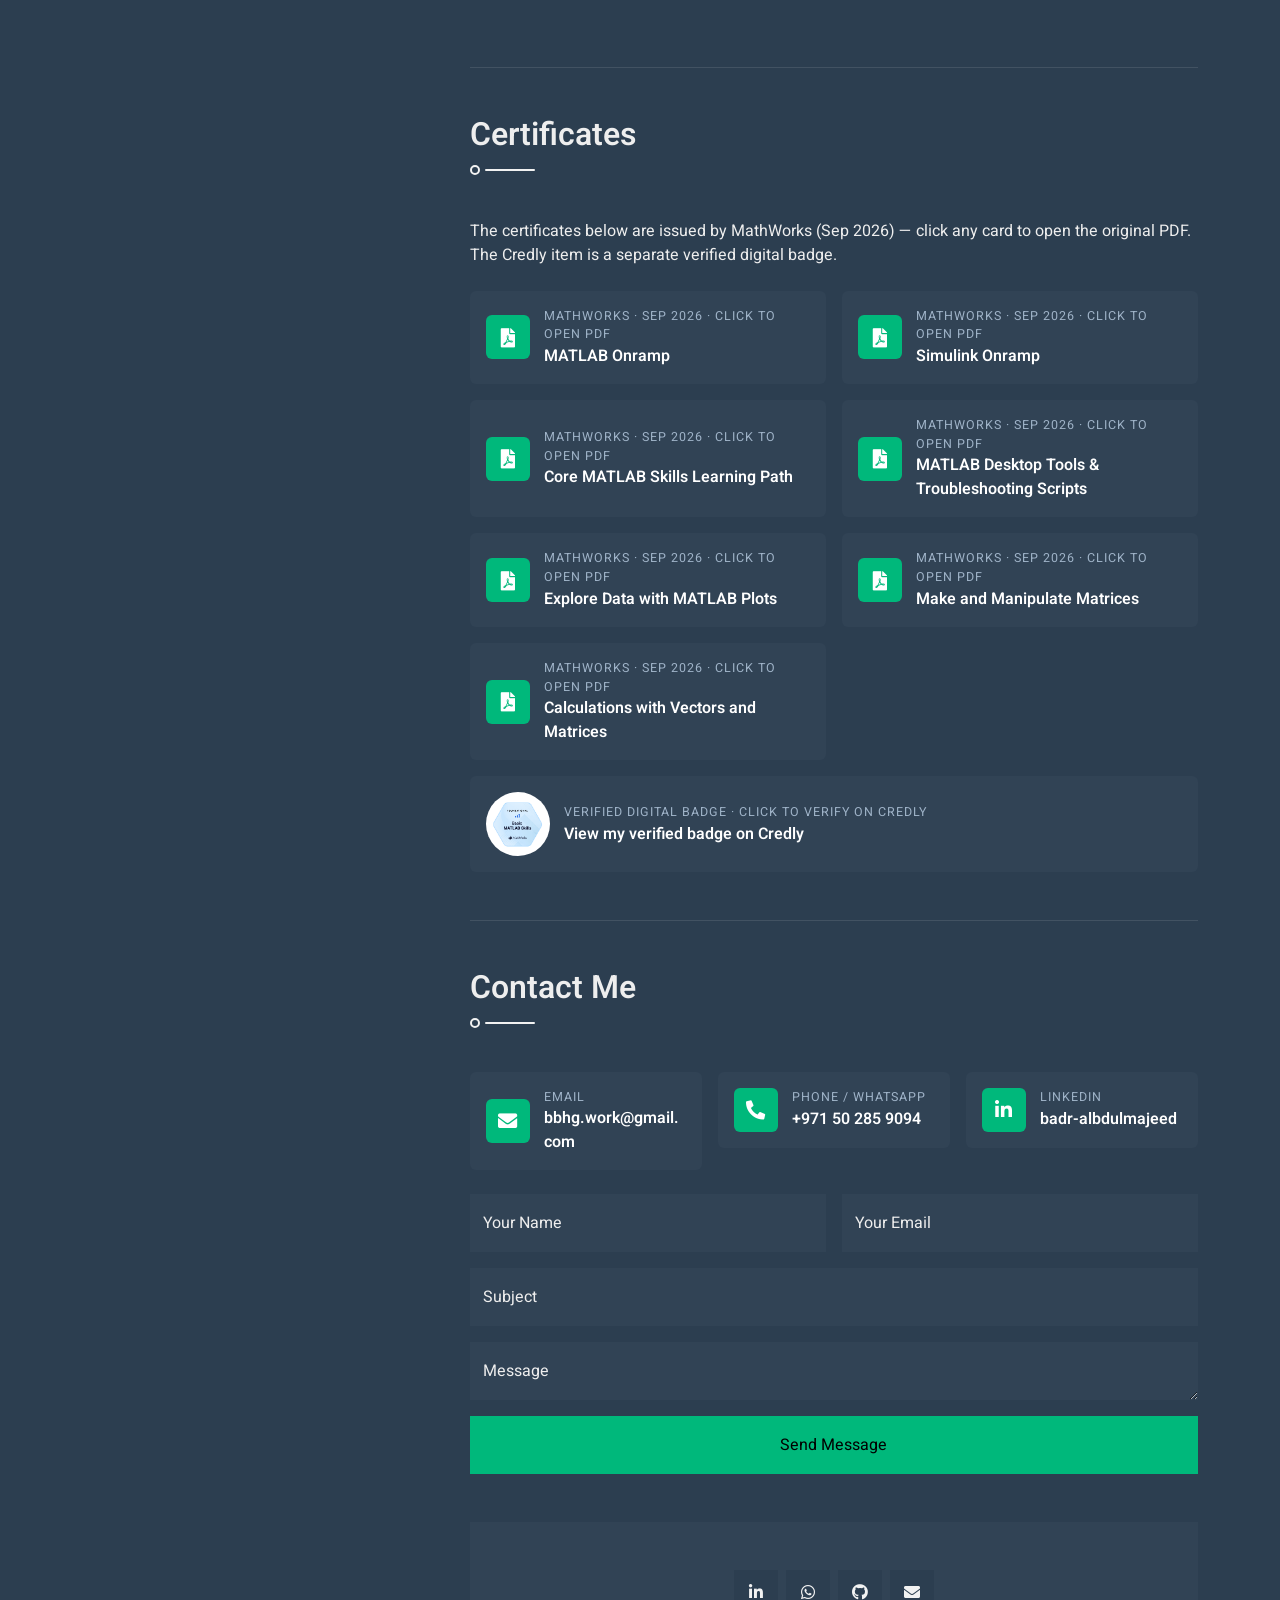
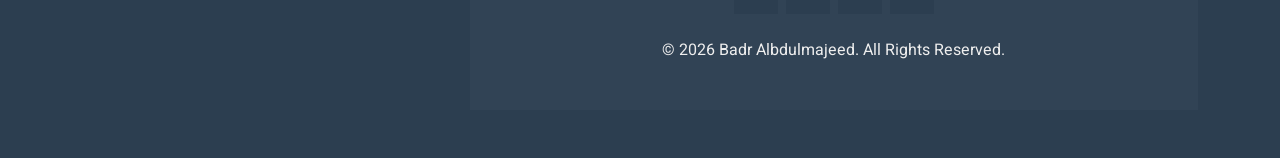
==== commit b5b91c2a: "Make portfolio data-driven with all 29 projects; a11y and responsive hardening - data.json now holds" ====
--- a/index.html
+++ b/index.html
@@ -24,6 +24,8 @@
 </head>
 
 <body>
+    <a class="skip-link" href="#main-content">Skip to main content</a>
+
     <!-- Spinner Start -->
     <div id="spinner" class="show bg-white position-fixed translate-middle w-100 vh-100 top-50 start-50 d-flex align-items-center justify-content-center">
         <div class="spinner-border text-primary" style="width: 3rem; height: 3rem;" role="status">
@@ -35,30 +37,29 @@
     <div class="container">
         <div class="row g-5">
             <!-- Sidebar Start -->
-            <div class="col-lg-4 sticky-lg-top vh-100">
+            <aside class="col-lg-4 sticky-lg-top vh-100">
                 <div class="d-flex flex-column h-100 text-center overflow-auto shadow">
                     <img class="w-100 img-fluid mb-4 sidebar-photo" src="assets/badr-photo.jpg" alt="Badr Albdulmajeed portrait">
                     <h1 class="text-primary mt-2">Badr Albdulmajeed</h1>
-                    <div class="mb-4" style="height: 22px; overflow: visible;">
+                    <div class="typed-text-wrapper mb-4">
                         <h4 class="typed-text-output d-inline-block text-light"></h4>
-                        <div class="typed-text d-none">Electrical Engineer, Computer Vision Engineer, Automation Engineer, Power Systems Engineer, Embedded Systems Engineer</div>
                     </div>
                     <div class="d-flex justify-content-center mt-auto mb-3">
-                        <a class="btn btn-secondary btn-square mx-1" href="https://www.linkedin.com/in/badr-albdulmajeed-b45437155/" target="_blank" rel="noopener" title="LinkedIn"><i class="fab fa-linkedin-in"></i></a>
-                        <a class="btn btn-secondary btn-square mx-1" href="https://wa.me/971502859094" target="_blank" rel="noopener" title="WhatsApp"><i class="fab fa-whatsapp"></i></a>
-                        <a class="btn btn-secondary btn-square mx-1" href="https://github.com/bader915" target="_blank" rel="noopener" title="GitHub"><i class="fab fa-github"></i></a>
-                        <a class="btn btn-secondary btn-square mx-1" href="mailto:bbhg.work@gmail.com" title="Email"><i class="fa fa-envelope"></i></a>
+                        <a class="btn btn-secondary btn-square mx-1" href="https://www.linkedin.com/in/badr-albdulmajeed-b45437155/" target="_blank" rel="noopener" title="LinkedIn" aria-label="LinkedIn"><i class="fab fa-linkedin-in" aria-hidden="true"></i></a>
+                        <a class="btn btn-secondary btn-square mx-1" href="https://wa.me/971502859094" target="_blank" rel="noopener" title="WhatsApp" aria-label="WhatsApp"><i class="fab fa-whatsapp" aria-hidden="true"></i></a>
+                        <a class="btn btn-secondary btn-square mx-1" href="https://github.com/bader915" target="_blank" rel="noopener" title="GitHub" aria-label="GitHub"><i class="fab fa-github" aria-hidden="true"></i></a>
+                        <a class="btn btn-secondary btn-square mx-1" href="mailto:bbhg.work@gmail.com" title="Email" aria-label="Email"><i class="fa fa-envelope" aria-hidden="true"></i></a>
                     </div>
                     <div class="d-flex align-items-end justify-content-between border-top">
                         <a href="assets/Badr Albdulmajeed CV.pdf" class="btn w-50 border-end" target="_blank" rel="noopener">Download CV</a>
                         <a href="#contact" class="btn w-50 btn-scroll">Contact Me</a>
                     </div>
                 </div>
-            </div>
+            </aside>
             <!-- Sidebar End -->
 
             <!-- Content Start -->
-            <div class="col-lg-8">
+            <main class="col-lg-8" id="main-content">
                 <!-- About Start -->
                 <section class="py-5 border-bottom" id="about">
                     <h2 class="title pb-3 mb-5">About Me</h2>
@@ -109,99 +110,23 @@
                 <!-- Skills Start -->
                 <section class="py-5 border-bottom" id="skills">
                     <h2 class="title pb-3 mb-5">Skills</h2>
-                    <div class="row">
-                        <div class="col-sm-6">
-                            <div class="skill mb-4">
-                                <div class="d-flex justify-content-between">
-                                    <p class="mb-2">Computer Vision &amp; AI</p>
-                                    <p class="mb-2">90%</p>
-                                </div>
-                                <div class="progress">
-                                    <div class="progress-bar bg-primary" role="progressbar" aria-valuenow="90" aria-valuemin="0" aria-valuemax="100"></div>
-                                </div>
-                            </div>
-                            <div class="skill mb-4">
-                                <div class="d-flex justify-content-between">
-                                    <p class="mb-2">MATLAB / Simulink</p>
-                                    <p class="mb-2">92%</p>
-                                </div>
-                                <div class="progress">
-                                    <div class="progress-bar bg-primary" role="progressbar" aria-valuenow="92" aria-valuemin="0" aria-valuemax="100"></div>
-                                </div>
-                            </div>
-                            <div class="skill mb-4">
-                                <div class="d-flex justify-content-between">
-                                    <p class="mb-2">Power Systems &amp; Protection</p>
-                                    <p class="mb-2">85%</p>
-                                </div>
-                                <div class="progress">
-                                    <div class="progress-bar bg-primary" role="progressbar" aria-valuenow="85" aria-valuemin="0" aria-valuemax="100"></div>
-                                </div>
-                            </div>
-                        </div>
-                        <div class="col-sm-6">
-                            <div class="skill mb-4">
-                                <div class="d-flex justify-content-between">
-                                    <p class="mb-2">Embedded &amp; Edge Hardware</p>
-                                    <p class="mb-2">88%</p>
-                                </div>
-                                <div class="progress">
-                                    <div class="progress-bar bg-primary" role="progressbar" aria-valuenow="88" aria-valuemin="0" aria-valuemax="100"></div>
-                                </div>
-                            </div>
-                            <div class="skill mb-4">
-                                <div class="d-flex justify-content-between">
-                                    <p class="mb-2">PLC &amp; Industrial Automation</p>
-                                    <p class="mb-2">82%</p>
-                                </div>
-                                <div class="progress">
-                                    <div class="progress-bar bg-primary" role="progressbar" aria-valuenow="82" aria-valuemin="0" aria-valuemax="100"></div>
-                                </div>
-                            </div>
-                            <div class="skill mb-4">
-                                <div class="d-flex justify-content-between">
-                                    <p class="mb-2">Programming (Python · C/C++ · C#)</p>
-                                    <p class="mb-2">86%</p>
-                                </div>
-                                <div class="progress">
-                                    <div class="progress-bar bg-primary" role="progressbar" aria-valuenow="86" aria-valuemin="0" aria-valuemax="100"></div>
-                                </div>
-                            </div>
-                        </div>
-                    </div>
+                    <div class="row" id="skillsMount"></div>
+                    <div id="skillNotesMount" class="mt-2"></div>
                 </section>
                 <!-- Skills End -->
 
                 <!-- Experience Start -->
                 <section class="py-5 border-bottom" id="experience">
                     <h2 class="title pb-3 mb-5">Experience</h2>
-                    <div class="border-start border-2 border-light pt-2 ps-5">
-                        <div class="position-relative mb-4">
-                            <span class="bi bi-arrow-right fs-4 text-light position-absolute" style="top: -5px; left: -50px;"></span>
-                            <h5 class="mb-1">R&amp;D Project Engineer</h5>
-                            <p class="mb-2">Control Easy, Seri Kembangan, Malaysia | <small>March 2025 - July 2025</small></p>
-                            <p>Developed and tested machine-vision applications for industrial quality control using classification, object detection and segmentation. Built a golf-ball QC station on Raspberry Pi 5 with a Vision Transformer model, interfaced 24 V industrial sensing to 3.3 V GPIO through optical and relay isolation, and integrated vision systems with Siemens S7-1200 / S7-300 / S7-200 PLCs via TIA Portal. Prepared technical manuals covering dataset creation, model training, GUI deployment and hardware wiring.</p>
-                        </div>
-                    </div>
+                    <div class="border-start border-2 border-light pt-2 ps-5" id="experienceMount"></div>
                 </section>
                 <!-- Experience End -->
 
                 <!-- Education Start -->
                 <section class="py-5 border-bottom" id="education">
                     <h2 class="title pb-3 mb-5">Education</h2>
-                    <div class="border-start border-2 border-light pt-2 ps-5">
-                        <div class="position-relative mb-4">
-                            <span class="bi bi-arrow-right fs-4 text-light position-absolute" style="top: -5px; left: -50px;"></span>
-                            <h5 class="mb-1">B.Eng (Hons) Electrical &amp; Electronic Engineering</h5>
-                            <p class="mb-2">Asia Pacific University of Technology &amp; Innovation (APU) | <small>2020–2022 · withdrew · rejoined 2024–2026</small></p>
-                            <p>Final year project: a self-supervised Vision Transformer for PCB defect detection reaching 77.50% test accuracy and 37.25 FPS after GPU optimisation. Coursework spanned power flow analysis, overcurrent relay coordination, PLC automation, embedded systems, computer vision and AI.</p>
-                        </div>
-                        <div class="position-relative mb-4">
-                            <span class="bi bi-arrow-right fs-4 text-light position-absolute" style="top: -5px; left: -50px;"></span>
-                            <h5 class="mb-1">American High School Diploma</h5>
-                            <p class="mb-2">Sama American School — Cairo, Egypt | <small>2017 - 2019</small></p>
-                        </div>
-                    </div>
+                    <div class="border-start border-2 border-light pt-2 ps-5" id="educationMount"></div>
+                    <p id="languagesMount" class="mt-4 mb-0"></p>
                 </section>
                 <!-- Education End -->
 
@@ -211,28 +136,28 @@
                     <div class="row g-4">
                         <div class="col-md-6">
                             <div class="service-item">
-                                <i class="fa fa-2x fa-eye mx-auto mb-4"></i>
+                                <i class="fa fa-2x fa-eye mx-auto mb-4" aria-hidden="true"></i>
                                 <h5 class="mb-2">Computer Vision &amp; AI</h5>
                                 <p class="mb-0">Object detection, segmentation and classification for industrial quality control using YOLOv8, Vision Transformers, OpenCV and PyTorch.</p>
                             </div>
                         </div>
                         <div class="col-md-6">
                             <div class="service-item">
-                                <i class="fa fa-2x fa-bolt mx-auto mb-4"></i>
+                                <i class="fa fa-2x fa-bolt mx-auto mb-4" aria-hidden="true"></i>
                                 <h5 class="mb-2">Power Systems &amp; Protection</h5>
                                 <p class="mb-0">Power flow analysis, overcurrent relay coordination, IDMT settings, TCC plotting and microgrid protection studies.</p>
                             </div>
                         </div>
                         <div class="col-md-6">
                             <div class="service-item">
-                                <i class="fa fa-2x fa-cogs mx-auto mb-4"></i>
+                                <i class="fa fa-2x fa-cogs mx-auto mb-4" aria-hidden="true"></i>
                                 <h5 class="mb-2">Industrial Automation</h5>
                                 <p class="mb-0">PLC programming (Siemens S7, TIA Portal, SCL), pneumatics and Industry 4.0 machine-vision integration.</p>
                             </div>
                         </div>
                         <div class="col-md-6">
                             <div class="service-item">
-                                <i class="fa fa-2x fa-microchip mx-auto mb-4"></i>
+                                <i class="fa fa-2x fa-microchip mx-auto mb-4" aria-hidden="true"></i>
                                 <h5 class="mb-2">Embedded Systems</h5>
                                 <p class="mb-0">Raspberry Pi 5, Jetson Orin Nano, ESP32 and Arduino hardware bring-up, sensor interfacing and GUI deployment.</p>
                             </div>
@@ -243,7 +168,7 @@
 
                 <!-- Portfolio Start -->
                 <section class="py-5 border-bottom" id="portfolio">
-                    <h2 class="title pb-3 mb-5">Portfolio</h2>
+                    <h2 class="title pb-3 mb-5">Portfolio <span class="sec-note">29 projects</span></h2>
                     <div class="row">
                         <div class="col-12">
                             <div class="row">
@@ -254,80 +179,11 @@
                                         <button type="button" class="btn btn-secondary" data-filter=".power" aria-pressed="false"><i class="fa fa-bolt me-2" aria-hidden="true"></i>Power</button>
                                         <button type="button" class="btn btn-secondary" data-filter=".automation" aria-pressed="false"><i class="fa fa-cogs me-2" aria-hidden="true"></i>Automation</button>
                                         <button type="button" class="btn btn-secondary" data-filter=".embedded" aria-pressed="false"><i class="fa fa-microchip me-2" aria-hidden="true"></i>Embedded</button>
+                                        <button type="button" class="btn btn-secondary" data-filter=".software" aria-pressed="false"><i class="fa fa-code me-2" aria-hidden="true"></i>Software</button>
                                     </div>
                                 </div>
                             </div>
-                            <div class="row portfolio-container">
-                                <div class="col-md-6 mb-4 portfolio-item vision">
-                                    <div class="bg-secondary p-4 h-100">
-                                        <h5 class="mb-2">PCB Defect Detection — Vision Transformer</h5>
-                                        <p class="mb-0">Final-year project: a self-supervised Vision Transformer pipeline for PCB defect detection — 77.50% test accuracy, 0.8281 weighted F1 across 22 classes and 37.25 FPS after GPU optimisation.</p>
-                                    </div>
-                                </div>
-                                <div class="col-md-6 mb-4 portfolio-item vision">
-                                    <div class="position-relative overflow-hidden mb-2">
-                                        <img class="img-fluid w-100" src="assets/projects/pcb-inspection-gui.jpg" alt="PCB component inspection GUI">
-                                        <div class="portfolio-caption">
-                                            <h5>PCB Component Inspection GUI</h5>
-                                            <small>Computer Vision</small>
-                                        </div>
-                                    </div>
-                                </div>
-                                <div class="col-md-6 mb-4 portfolio-item vision">
-                                    <div class="position-relative overflow-hidden mb-2">
-                                        <img class="img-fluid w-100" src="assets/projects/wood-segmentation-gui.jpg" alt="Wood surface segmentation GUI">
-                                        <div class="portfolio-caption">
-                                            <h5>Wood Defect Segmentation</h5>
-                                            <small>Computer Vision</small>
-                                        </div>
-                                    </div>
-                                </div>
-                                <div class="col-md-6 mb-4 portfolio-item vision">
-                                    <div class="position-relative overflow-hidden mb-2">
-                                        <img class="img-fluid w-100" src="assets/projects/fabric-detection-gui.jpg" alt="Fabric defect detection GUI">
-                                        <div class="portfolio-caption">
-                                            <h5>Fabric Quality Control</h5>
-                                            <small>Computer Vision</small>
-                                        </div>
-                                    </div>
-                                </div>
-                                <div class="col-md-6 mb-4 portfolio-item vision">
-                                    <div class="bg-secondary p-4 h-100">
-                                        <h5 class="mb-2">Hospital Logistics AGV — Vision System</h5>
-                                        <p class="mb-0">Perception subsystem for an autonomous hospital logistics robot: stereo ZED 2i camera on Jetson Orin Nano with a YOLOv8 detector reaching 98.99% mAP@50, served through ONNX Runtime GPU with ROS2 nodes.</p>
-                                    </div>
-                                </div>
-                                <div class="col-md-6 mb-4 portfolio-item power">
-                                    <div class="bg-secondary p-4 h-100">
-                                        <h5 class="mb-2">10-Bus Power Flow Analysis</h5>
-                                        <p class="mb-0">Built and analysed a 10-bus network with Newton-Raphson, Gauss-Seidel and Fast Decoupled solvers; benchmarked bus voltages, line flows, generation and system losses under additional loading.</p>
-                                    </div>
-                                </div>
-                                <div class="col-md-6 mb-4 portfolio-item power">
-                                    <div class="bg-secondary p-4 h-100">
-                                        <h5 class="mb-2">Overcurrent Relay Coordination Tool</h5>
-                                        <p class="mb-0">MATLAB App Designer tool for IDMT relay coordination, operating-time calculation, TCC curves and validation reporting.</p>
-                                    </div>
-                                </div>
-                                <div class="col-md-6 mb-4 portfolio-item power">
-                                    <div class="bg-secondary p-4 h-100">
-                                        <h5 class="mb-2">AC Microgrid Overcurrent Protection</h5>
-                                        <p class="mb-0">3-bus AC microgrid in Simulink with transformers, CTs, breakers and relays tested under IEC and IEEE inverse characteristics.</p>
-                                    </div>
-                                </div>
-                                <div class="col-md-6 mb-4 portfolio-item automation">
-                                    <div class="bg-secondary p-4 h-100">
-                                        <h5 class="mb-2">Automated Bus Door Control</h5>
-                                        <p class="mb-0">PLC and pneumatic control sequence for safe automated bus-door operation.</p>
-                                    </div>
-                                </div>
-                                <div class="col-md-6 mb-4 portfolio-item embedded">
-                                    <div class="bg-secondary p-4 h-100">
-                                        <h5 class="mb-2">Automated Parking System</h5>
-                                        <p class="mb-0">Arduino-based parking system for vehicle detection and space control.</p>
-                                    </div>
-                                </div>
-                            </div>
+                            <div class="row portfolio-container" id="portfolioMount"></div>
                         </div>
                     </div>
                 </section>
@@ -336,71 +192,9 @@
                 <!-- Certificates Start -->
                 <section class="py-5 border-bottom" id="certificates">
                     <h2 class="title pb-3 mb-5">Certificates</h2>
-                    <p class="mb-4">All certificates below are issued by MathWorks (Sep 2026). Click any certificate to open the original PDF and verify it.</p>
-                    <div class="row g-3 cert-grid">
-                        <div class="col-md-6">
-                            <a class="contact-tile" href="assets/Matlab on-Ramp certificate.pdf" target="_blank" rel="noopener">
-                                <span class="contact-icon"><i class="fa fa-file-pdf"></i></span>
-                                <span>
-                                    <span class="contact-label">MathWorks · Sep 2026 · Click to open PDF</span>
-                                    <span class="contact-value">MATLAB Onramp</span>
-                                </span>
-                            </a>
-                        </div>
-                        <div class="col-md-6">
-                            <a class="contact-tile" href="assets/Simulink on-Ramp certificate.pdf" target="_blank" rel="noopener">
-                                <span class="contact-icon"><i class="fa fa-file-pdf"></i></span>
-                                <span>
-                                    <span class="contact-label">MathWorks · Sep 2026 · Click to open PDF</span>
-                                    <span class="contact-value">Simulink Onramp</span>
-                                </span>
-                            </a>
-                        </div>
-                        <div class="col-md-6">
-                            <a class="contact-tile" href="assets/Core MATLAB Skills.pdf" target="_blank" rel="noopener">
-                                <span class="contact-icon"><i class="fa fa-file-pdf"></i></span>
-                                <span>
-                                    <span class="contact-label">MathWorks · Sep 2026 · Click to open PDF</span>
-                                    <span class="contact-value">Core MATLAB Skills Learning Path</span>
-                                </span>
-                            </a>
-                        </div>
-                        <div class="col-md-6">
-                            <a class="contact-tile" href="assets/MATLAB Desktop Tools and Troubleshooting Scripts.pdf" target="_blank" rel="noopener">
-                                <span class="contact-icon"><i class="fa fa-file-pdf"></i></span>
-                                <span>
-                                    <span class="contact-label">MathWorks · Sep 2026 · Click to open PDF</span>
-                                    <span class="contact-value">MATLAB Desktop Tools &amp; Troubleshooting Scripts</span>
-                                </span>
-                            </a>
-                        </div>
-                        <div class="col-md-6">
-                            <a class="contact-tile" href="assets/Explore Data with MATLAB Plots.pdf" target="_blank" rel="noopener">
-                                <span class="contact-icon"><i class="fa fa-file-pdf"></i></span>
-                                <span>
-                                    <span class="contact-label">MathWorks · Sep 2026 · Click to open PDF</span>
-                                    <span class="contact-value">Explore Data with MATLAB Plots</span>
-                                </span>
-                            </a>
-                        </div>
-                        <div class="col-md-6">
-                            <a class="contact-tile" href="assets/Make and Manipulate Matrices.pdf" target="_blank" rel="noopener">
-                                <span class="contact-icon"><i class="fa fa-file-pdf"></i></span>
-                                <span>
-                                    <span class="contact-label">MathWorks · Sep 2026 · Click to open PDF</span>
-                                    <span class="contact-value">Make and Manipulate Matrices</span>
-                                </span>
-                            </a>
-                        </div>
-                        <div class="col-md-6">
-                            <a class="contact-tile" href="assets/Calculations with Vectors and Matrices.pdf" target="_blank" rel="noopener">
-                                <span class="contact-icon"><i class="fa fa-file-pdf"></i></span>
-                                <span>
-                                    <span class="contact-label">MathWorks · Sep 2026 · Click to open PDF</span>
-                                    <span class="contact-value">Calculations with Vectors and Matrices</span>
-                                </span>
-                            </a>
-                        </div>
+                    <p class="mb-4">The certificates below are issued by MathWorks (Sep 2026) — click any card to open the original PDF. The Credly item is a separate verified digital badge.</p>
+                    <div class="row g-3 cert-grid" id="certsMount"></div>
+                    <div class="row g-3 cert-grid mt-0">
                         <div class="col-12">
                             <a class="contact-tile" href="https://www.credly.com/earner/earned/badge/26264633-9031-4a9e-a353-98b5489c7375" target="_blank" rel="noopener">
                                 <img class="credly-badge" src="assets/Credly.png" alt="Credly verified digital badge" width="64" height="64">
@@ -420,7 +214,7 @@
                     <div class="row g-3 mb-4">
                         <div class="col-md-4">
                             <a class="contact-tile" href="mailto:bbhg.work@gmail.com">
-                                <span class="contact-icon"><i class="fa fa-envelope"></i></span>
+                                <span class="contact-icon"><i class="fa fa-envelope" aria-hidden="true"></i></span>
                                 <span>
                                     <span class="contact-label">Email</span>
                                     <span class="contact-value">bbhg.work@gmail.com</span>
@@ -429,7 +223,7 @@
                         </div>
                         <div class="col-md-4">
                             <a class="contact-tile" href="tel:+971502859094">
-                                <span class="contact-icon"><i class="fa fa-phone-alt"></i></span>
+                                <span class="contact-icon"><i class="fa fa-phone-alt" aria-hidden="true"></i></span>
                                 <span>
                                     <span class="contact-label">Phone / WhatsApp</span>
                                     <span class="contact-value">+971 50 285 9094</span>
@@ -438,7 +232,7 @@
                         </div>
                         <div class="col-md-4">
                             <a class="contact-tile" href="https://www.linkedin.com/in/badr-albdulmajeed-b45437155/" target="_blank" rel="noopener">
-                                <span class="contact-icon"><i class="fab fa-linkedin-in"></i></span>
+                                <span class="contact-icon"><i class="fab fa-linkedin-in" aria-hidden="true"></i></span>
                                 <span>
                                     <span class="contact-label">LinkedIn</span>
                                     <span class="contact-value">badr-albdulmajeed</span>
@@ -468,7 +262,7 @@
                             </div>
                             <div class="col-12">
                                 <div class="form-floating">
-                                    <textarea class="form-control border-0 bg-secondary" placeholder="Leave a message here" id="message" name="message" style="height: 200px" required></textarea>
+                                    <textarea class="form-control border-0 bg-secondary message-field" placeholder="Leave a message here" id="message" name="message" required></textarea>
                                     <label for="message">Message</label>
                                 </div>
                             </div>
@@ -481,7 +275,7 @@
                 <!-- Contact End -->
 
                 <!-- Footer Start -->
-                <section>
+                <footer>
                     <div class="bg-secondary text-light text-center p-5">
                         <div class="d-flex justify-content-center mb-4 footer-social">
                             <a class="btn btn-square mx-1" href="https://www.linkedin.com/in/badr-albdulmajeed-b45437155/" target="_blank" rel="noopener" title="LinkedIn" aria-label="LinkedIn"><i class="fab fa-linkedin-in" aria-hidden="true"></i></a>
@@ -491,15 +285,15 @@
                         </div>
                         <p class="m-0">&copy; 2026 Badr Albdulmajeed. All Rights Reserved.</p>
                     </div>
-                </section>
+                </footer>
                 <!-- Footer End -->
-            </div>
+            </main>
             <!-- Content End -->
         </div>
     </div>
 
     <!-- Back to Top -->
-    <a href="#" class="back-to-top"><i class="fa fa-angle-double-up"></i></a>
+    <a href="#" class="back-to-top" aria-label="Back to top"><i class="fa fa-angle-double-up" aria-hidden="true"></i></a>
 
     <!-- Template Javascript -->
     <script src="js/main.js"></script>
--- a/css/style.css
+++ b/css/style.css
@@ -36,8 +36,8 @@
 .fw-medium { font-weight: 500; }
 
 .btn-square {
-  width: 40px;
-  height: 40px;
+  width: 44px;
+  height: 44px;
   padding: 0;
   display: flex;
   align-items: center;
@@ -54,10 +54,10 @@
 .back-to-top {
   position: fixed;
   display: none;
-  width: 30px;
-  height: 30px;
+  width: 44px;
+  height: 44px;
   text-align: center;
-  line-height: 1;
+  line-height: 44px;
   font-size: 30px;
   right: 30px;
   bottom: 30px;
@@ -259,6 +259,92 @@
   border: 0;
 }
 
+/* Skip link for keyboard users */
+.skip-link {
+  position: absolute;
+  left: -9999px;
+  z-index: 100000;
+  background: var(--primary);
+  color: #000;
+  padding: 0.6rem 1rem;
+  border-radius: 4px;
+  text-decoration: none;
+  font-weight: 600;
+}
+
+.skip-link:focus {
+  left: 1rem;
+  top: 1rem;
+}
+
+/* Visible fallback when data.json fails to load */
+body.data-load-error::after {
+  content: "Failed to load portfolio data — please refresh the page.";
+  position: fixed;
+  top: 0;
+  left: 0;
+  right: 0;
+  z-index: 99998;
+  background: #ad3f24;
+  color: #fff;
+  text-align: center;
+  padding: 0.6rem 1rem;
+  font-size: 0.9rem;
+}
+
+/* Classes replacing inline styles */
+.typed-text-wrapper {
+  min-height: 22px;
+  overflow: visible;
+}
+
+.timeline-marker {
+  top: -5px;
+  left: -50px;
+}
+
+.message-field {
+  min-height: 200px;
+}
+
+/* Long emails / certificate names must not overflow narrow screens */
+.contact-tile > span:not(.contact-icon) {
+  min-width: 0;
+}
+
+.contact-value,
+.contact-label {
+  overflow-wrap: anywhere;
+}
+
+/* Section heading annotation (e.g. project count) */
+.sec-note {
+  font-size: 0.85rem;
+  font-weight: 400;
+  color: #9fb3c8;
+}
+
+/* Responsive refinements below Bootstrap's 991.98px breakpoint */
+@media (max-width: 720px) {
+  #portfolio-filters {
+    display: grid;
+    grid-template-columns: repeat(2, minmax(0, 1fr));
+    gap: 8px;
+  }
+
+  #portfolio-filters button {
+    margin: 0;
+    width: 100%;
+  }
+}
+
+@media (max-width: 480px) {
+  .contact-tile {
+    align-items: flex-start;
+    padding: 12px;
+  }
+}
+
 /* Footer */
 .footer-social .btn-square {
   background: var(--dark);
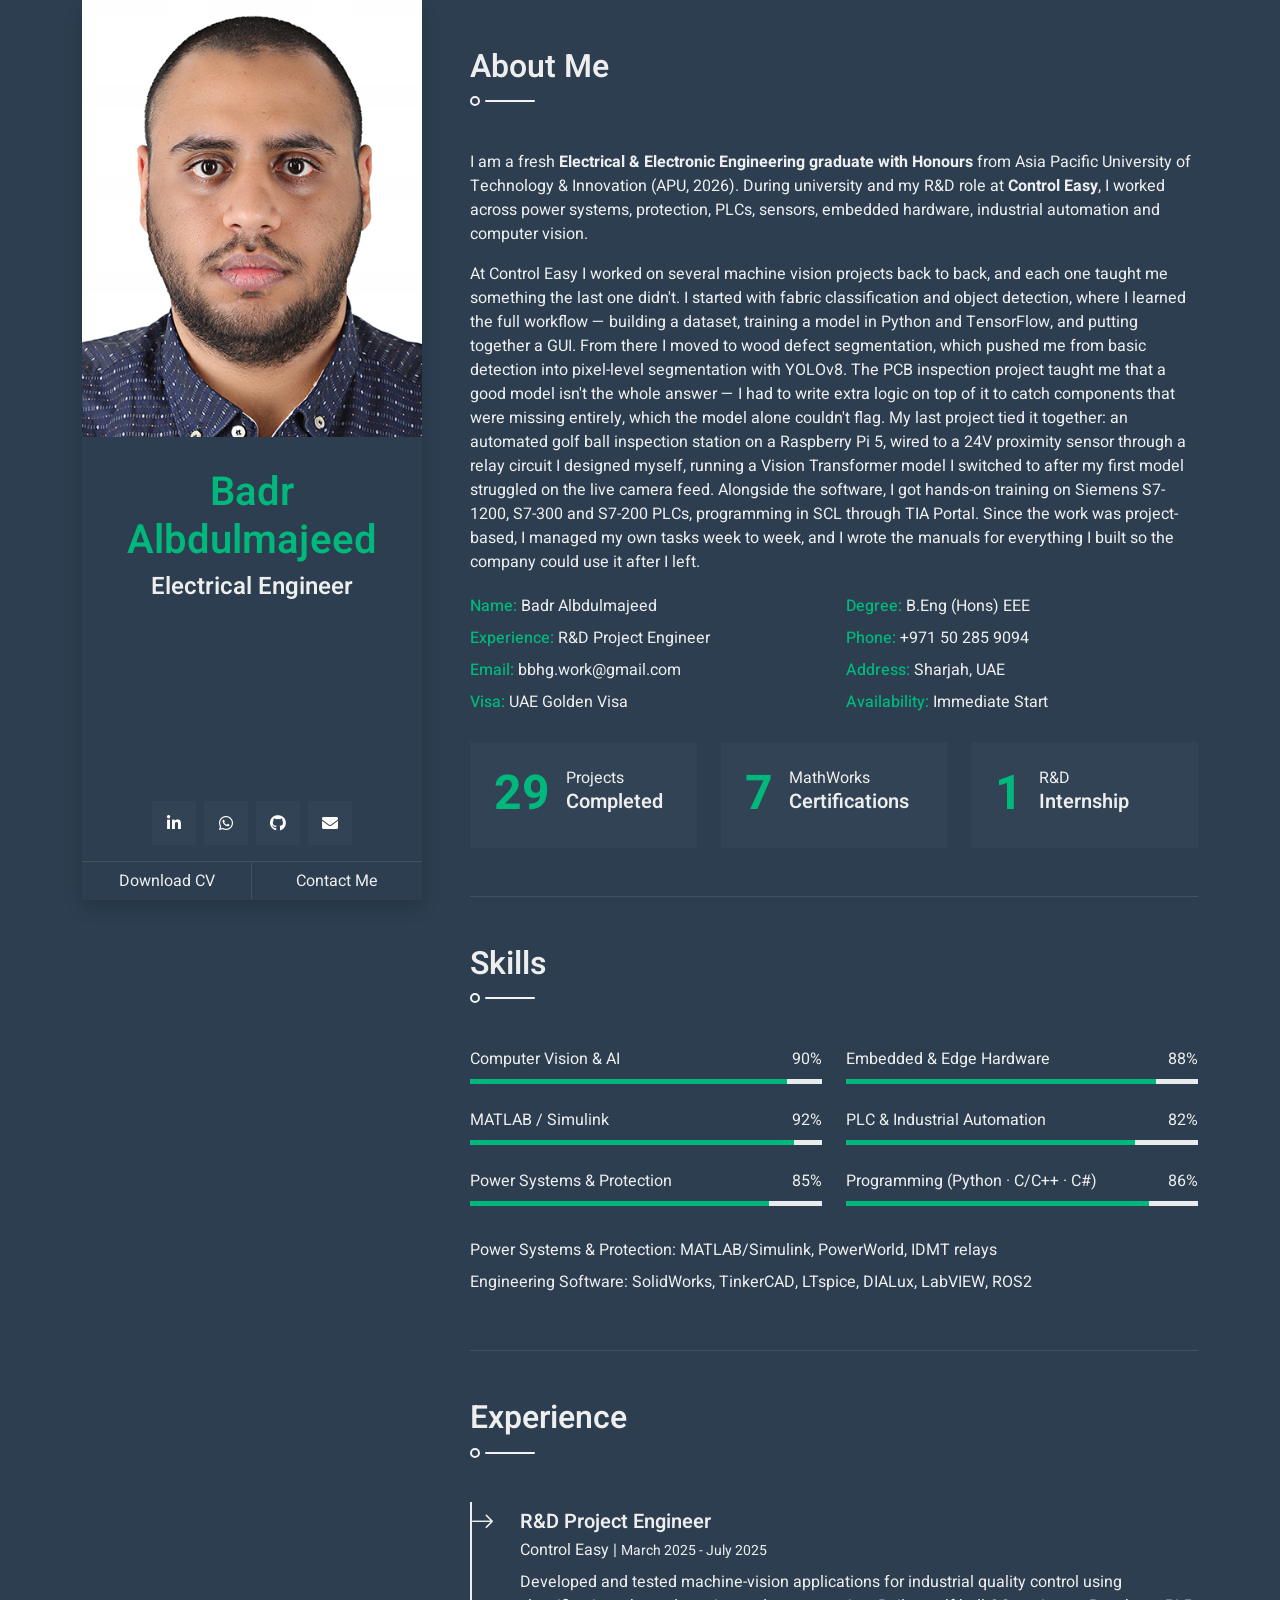
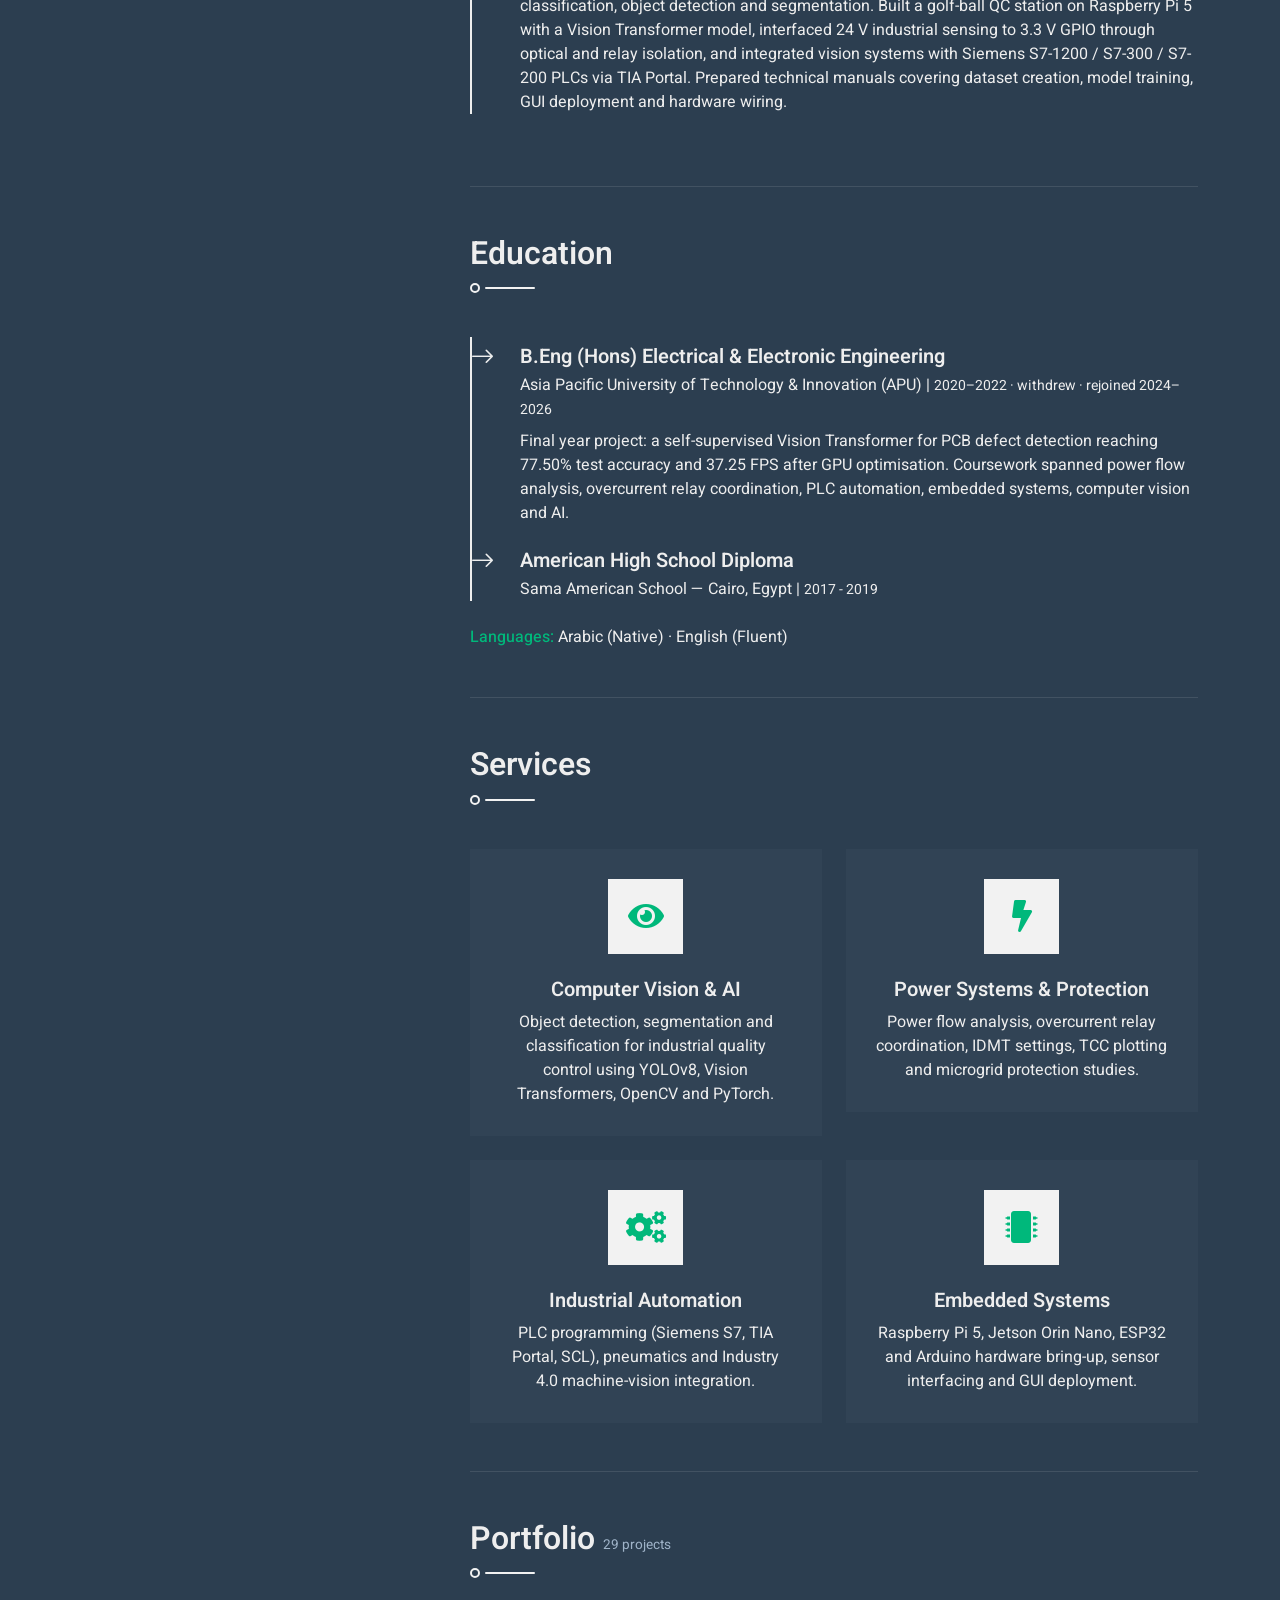
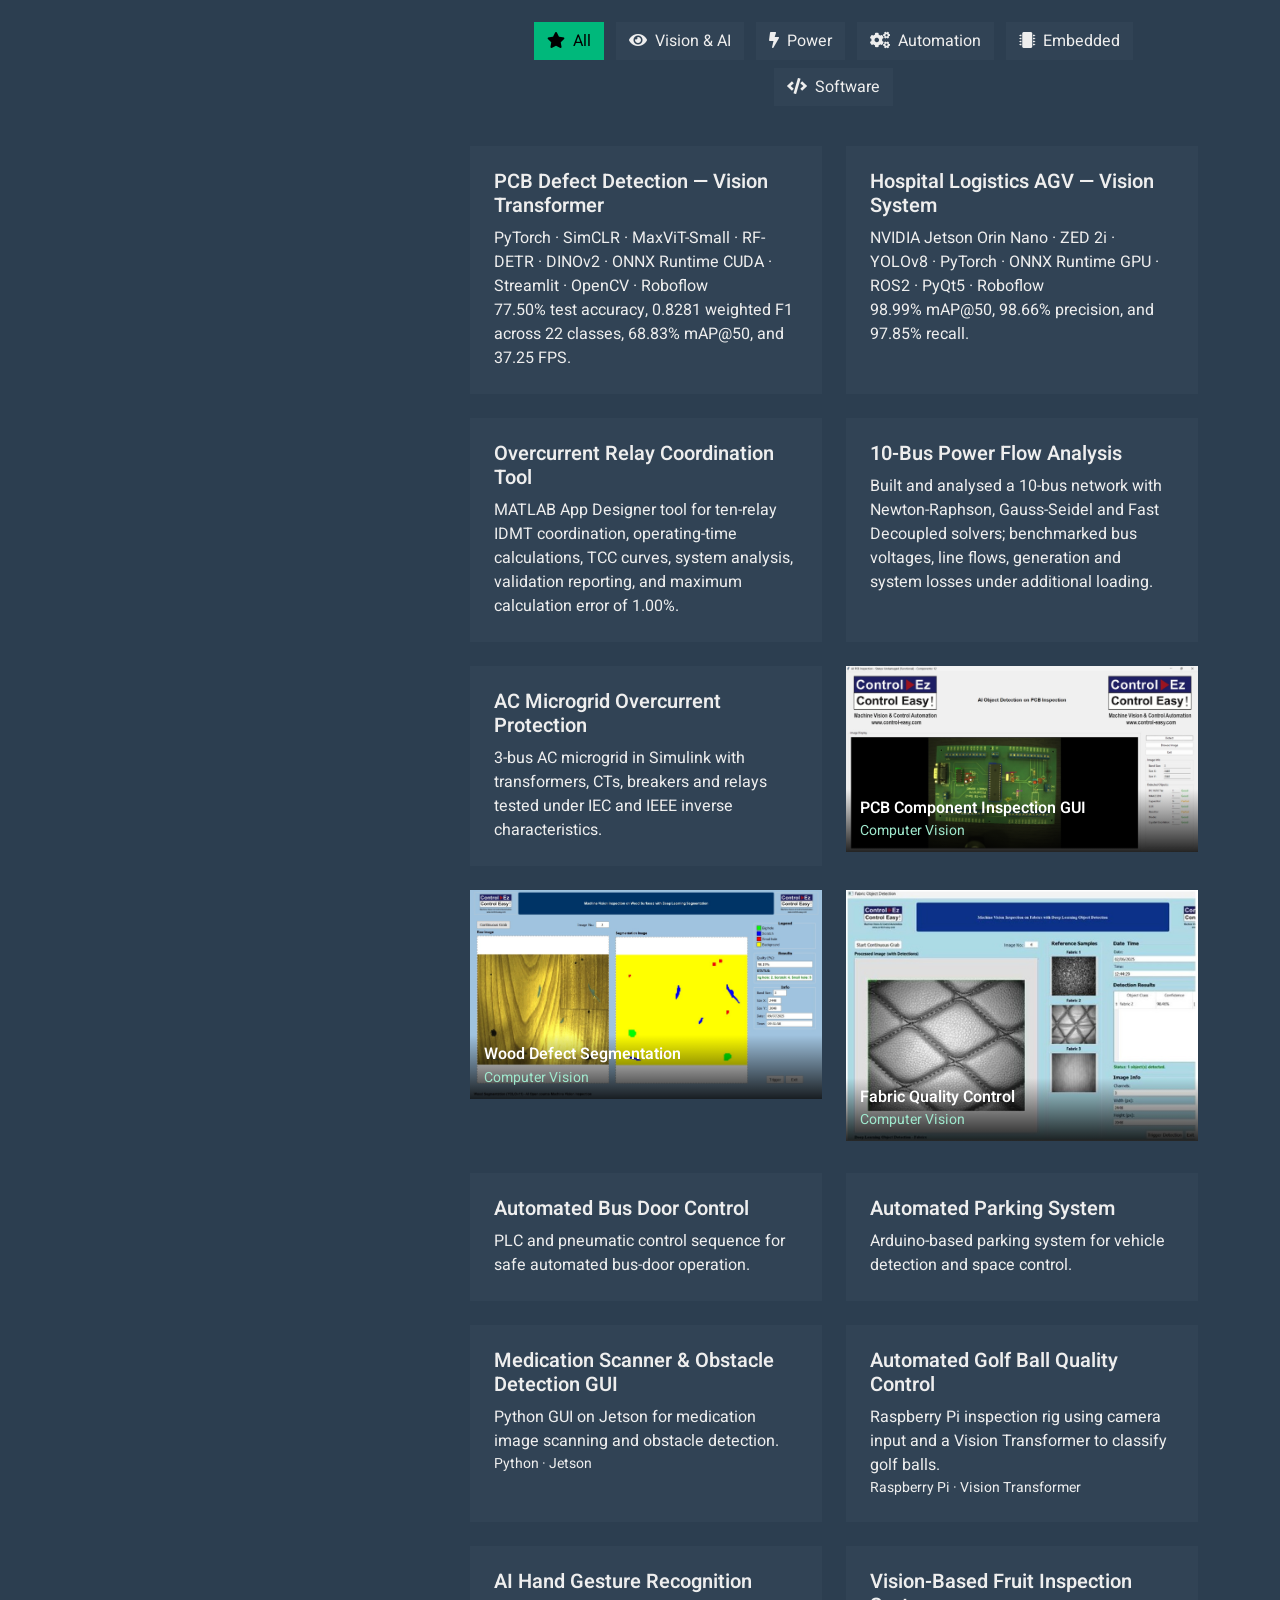
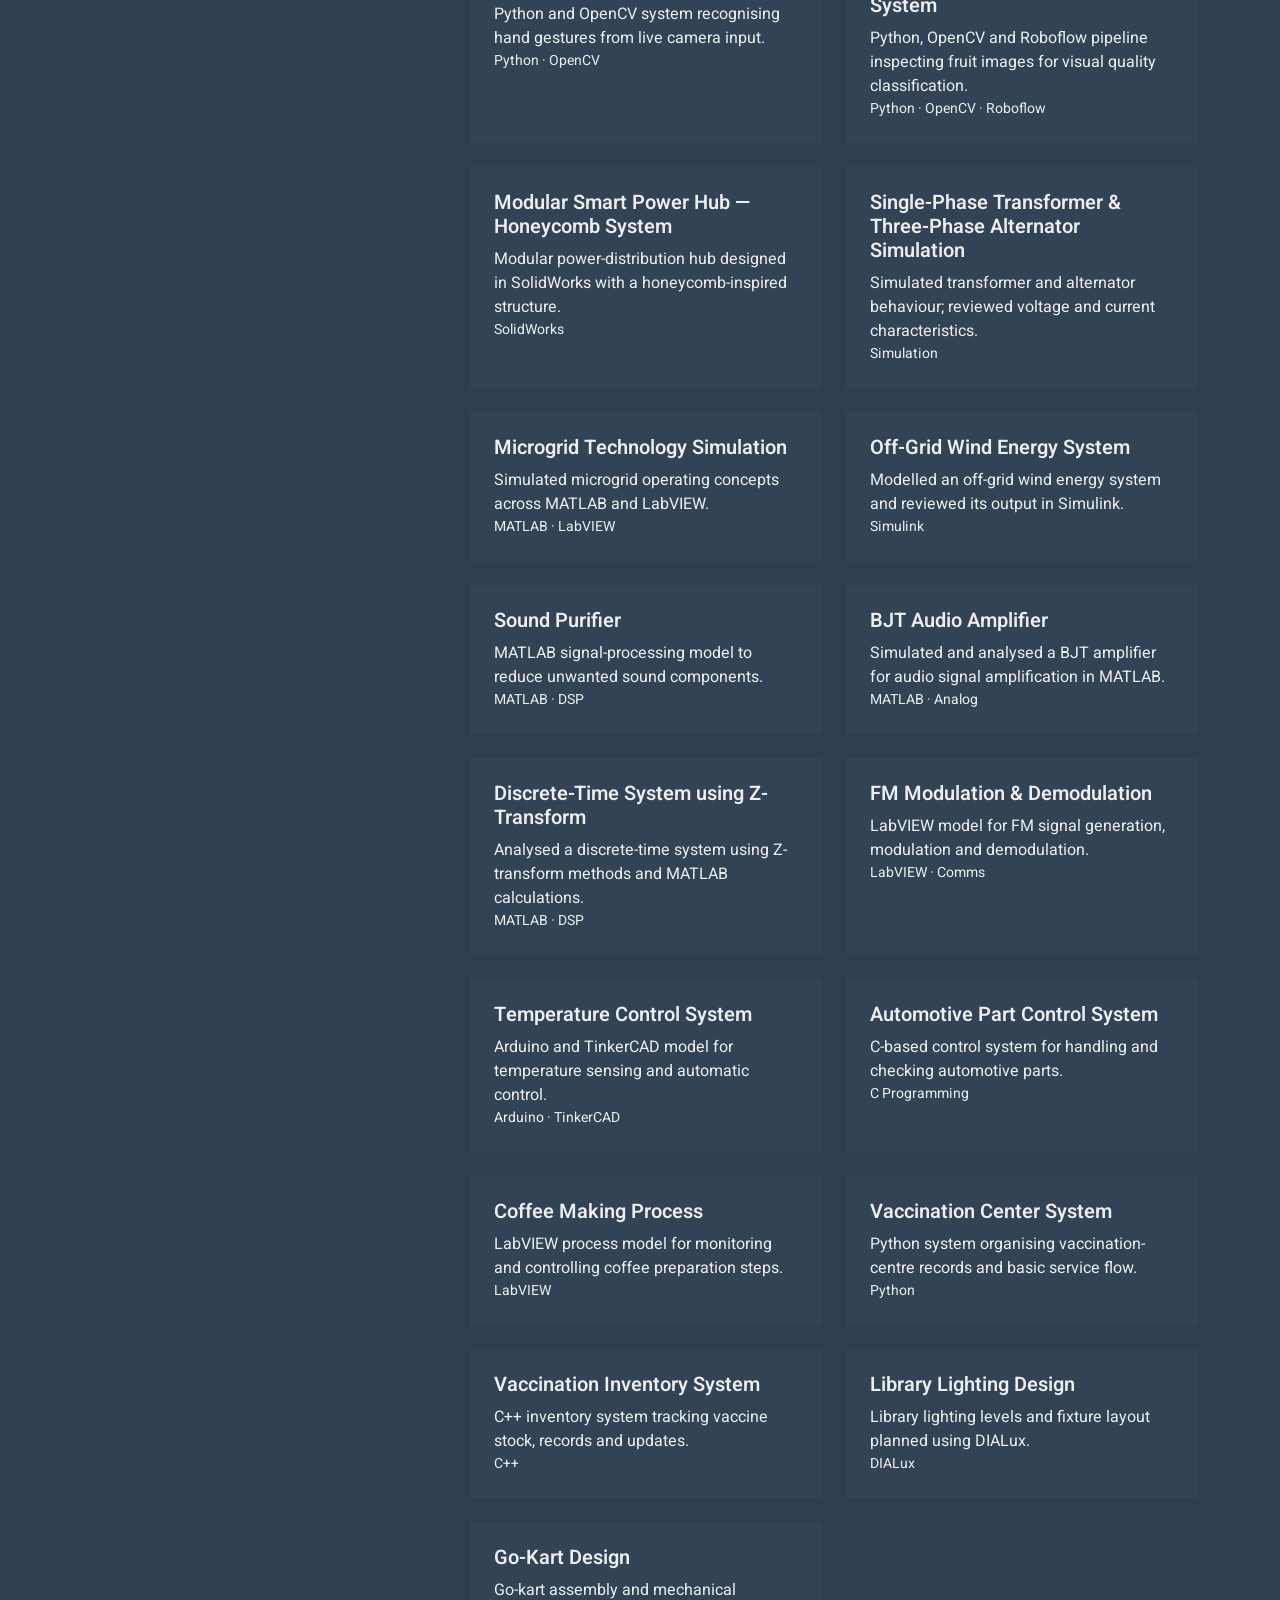
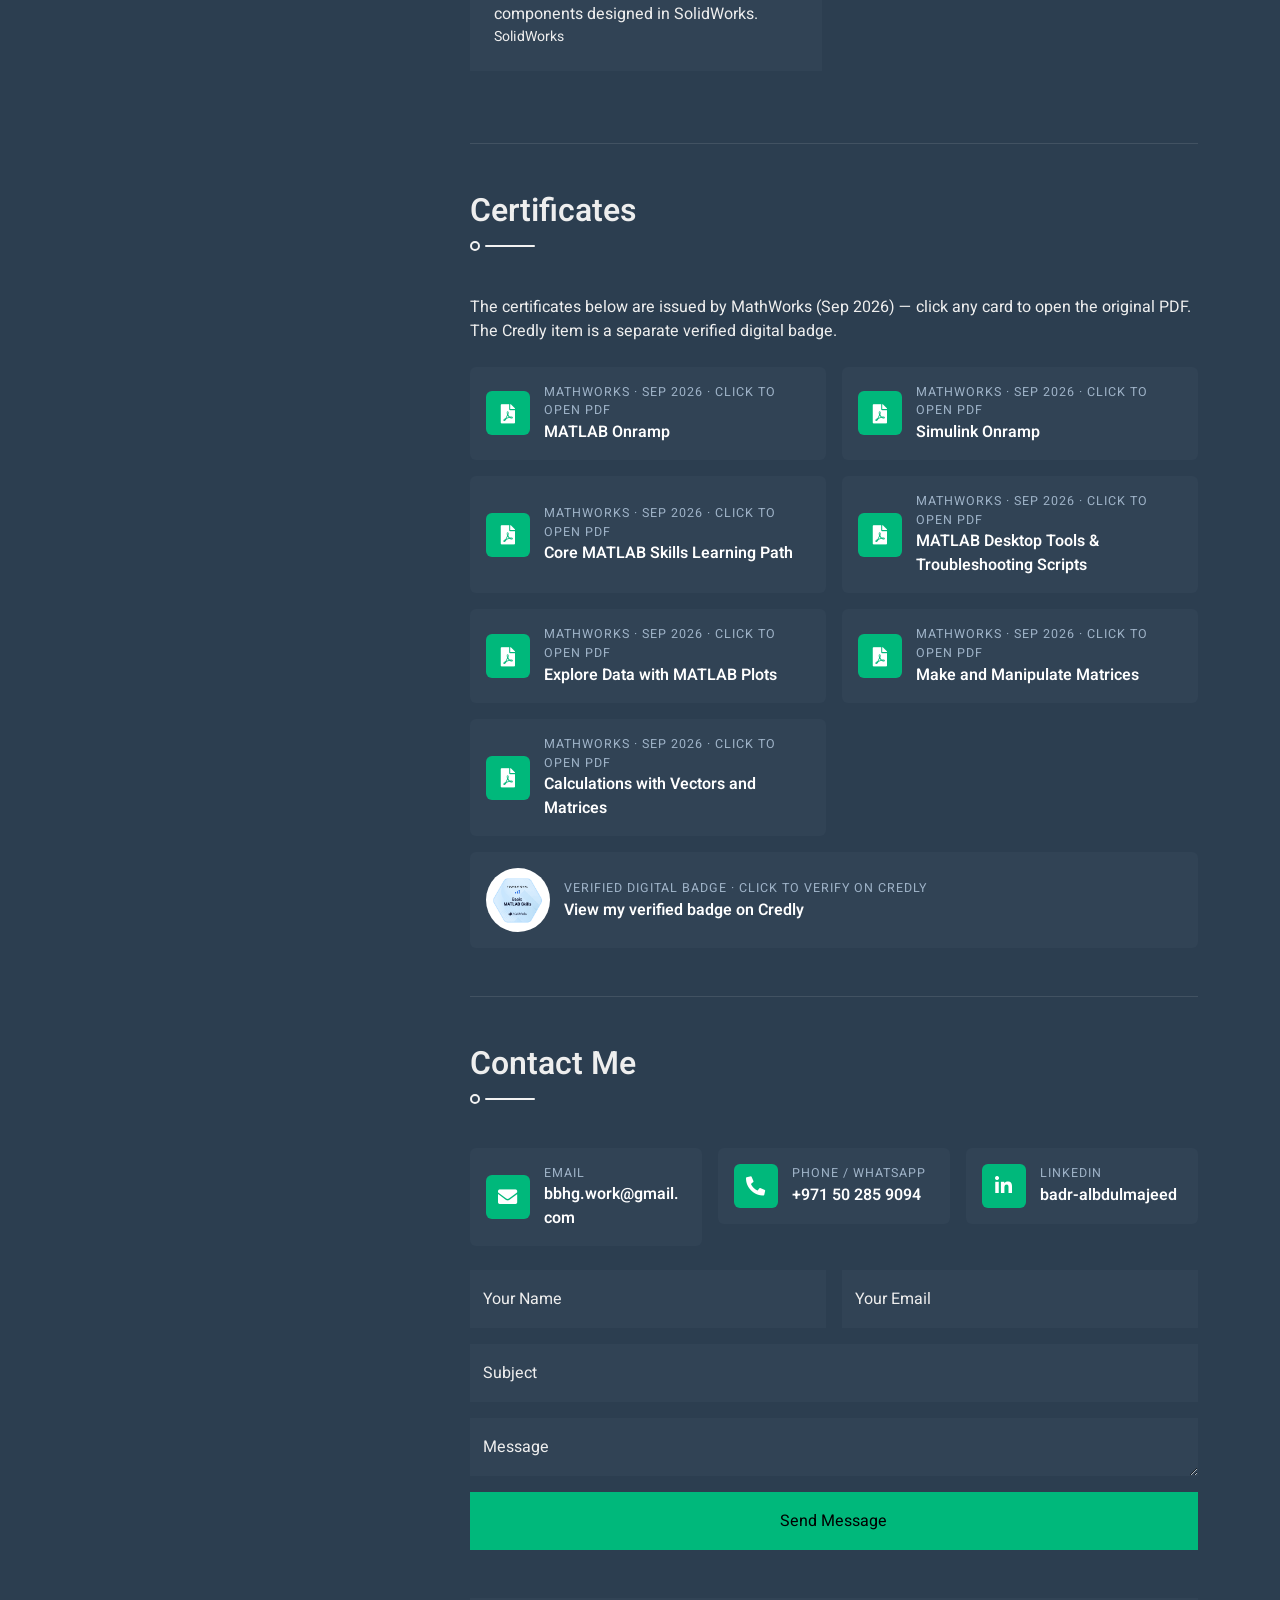
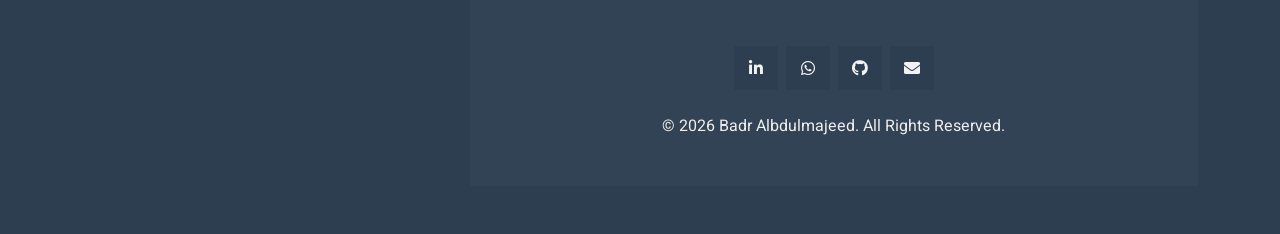
==== commit 981ffa35: "Harden data renderers, fix education schema binding, mailto prefill, mobile polish - renderTimeline " ====
--- a/index.html
+++ b/index.html
@@ -240,7 +240,7 @@
                             </a>
                         </div>
                     </div>
-                    <form action="mailto:bbhg.work@gmail.com" method="post" enctype="text/plain">
+                    <form action="mailto:bbhg.work@gmail.com" method="post" enctype="text/plain" onsubmit="window.location.href='mailto:bbhg.work@gmail.com?subject=' + encodeURIComponent(this.subject.value) + '&body=' + encodeURIComponent(this.message.value); return false;">
                         <div class="row g-3">
                             <div class="col-md-6">
                                 <div class="form-floating">
--- a/css/style.css
+++ b/css/style.css
@@ -317,6 +317,10 @@
   overflow-wrap: anywhere;
 }
 
+.portfolio-item .bg-secondary {
+  overflow-wrap: anywhere;
+}
+
 /* Section heading annotation (e.g. project count) */
 .sec-note {
   font-size: 0.85rem;
@@ -338,11 +342,27 @@
   }
 }
 
+@media (max-width: 900px) {
+  .back-to-top {
+    right: 16px;
+    bottom: 16px;
+  }
+}
+
 @media (max-width: 480px) {
   .contact-tile {
     align-items: flex-start;
     padding: 12px;
   }
+
+  .back-to-top {
+    right: 12px;
+    bottom: 12px;
+  }
+
+  .title {
+    font-size: 1.5rem;
+  }
 }
 
 /* Footer */
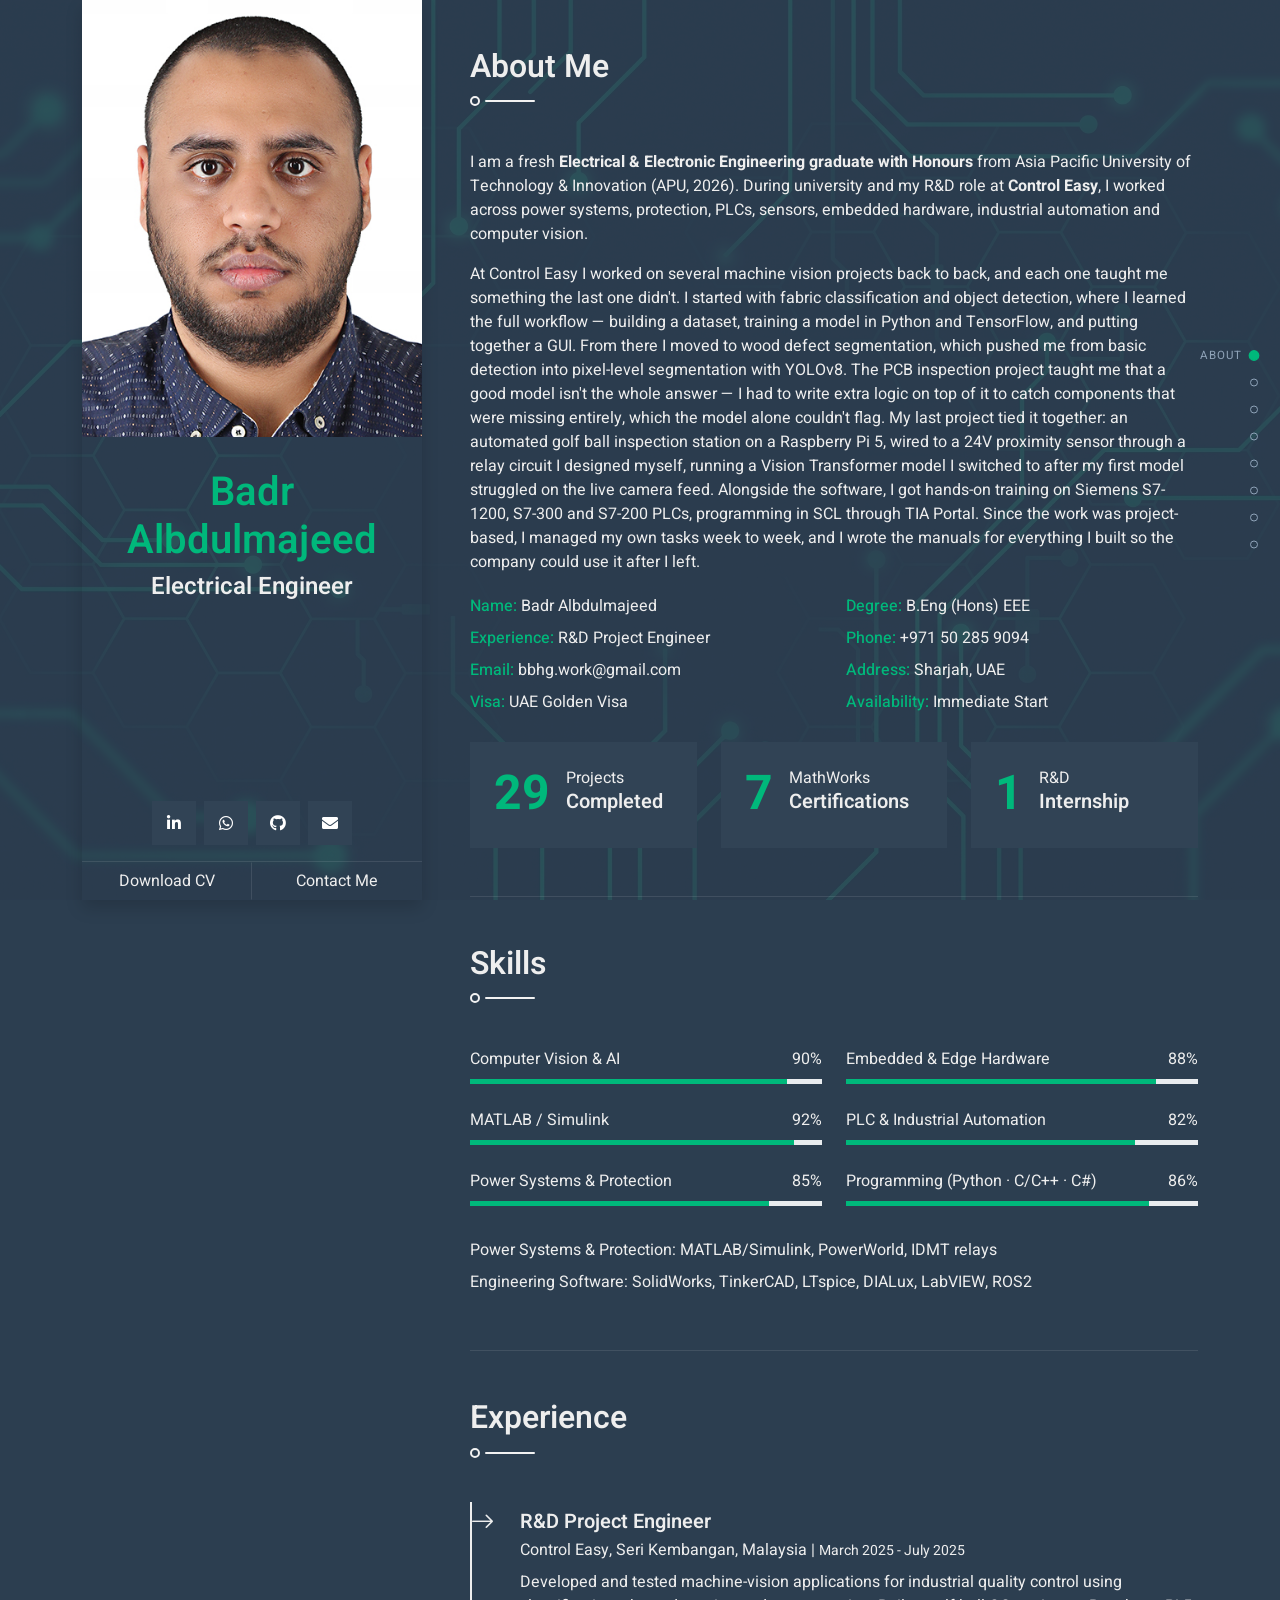
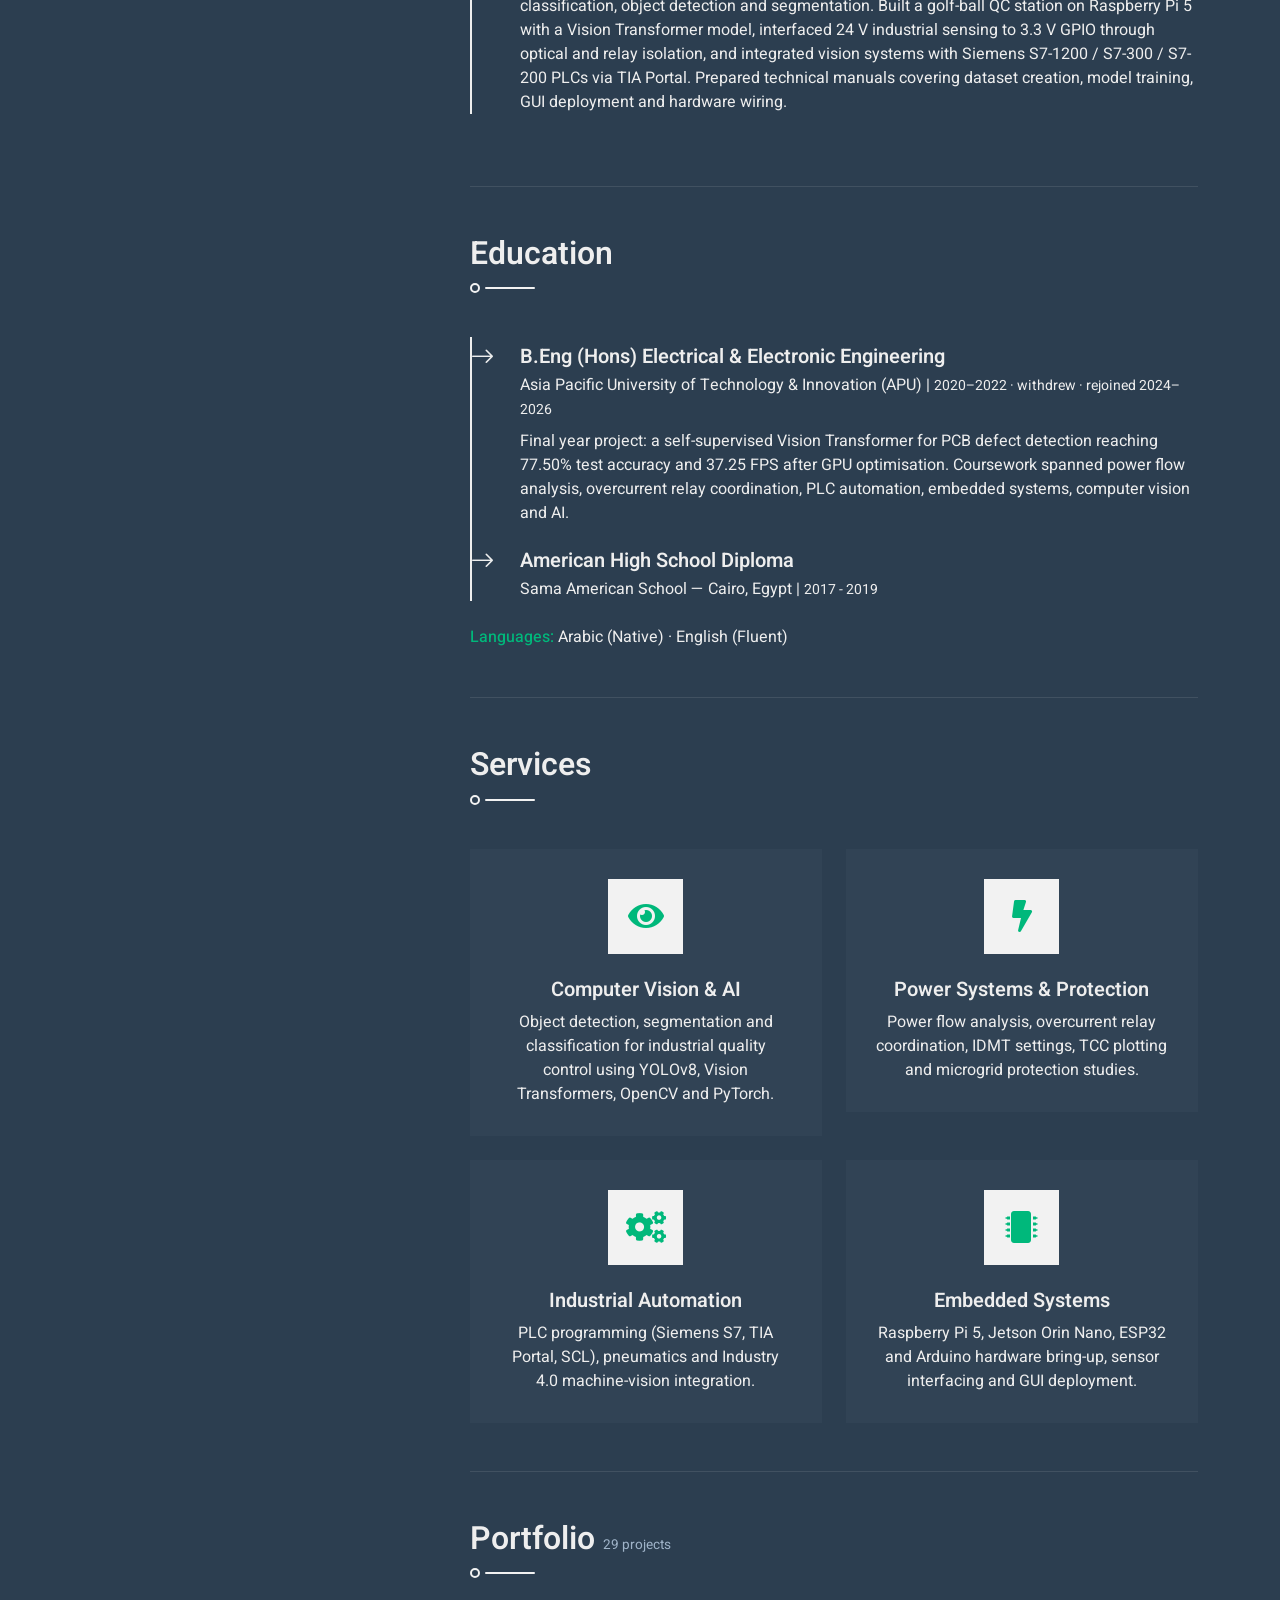
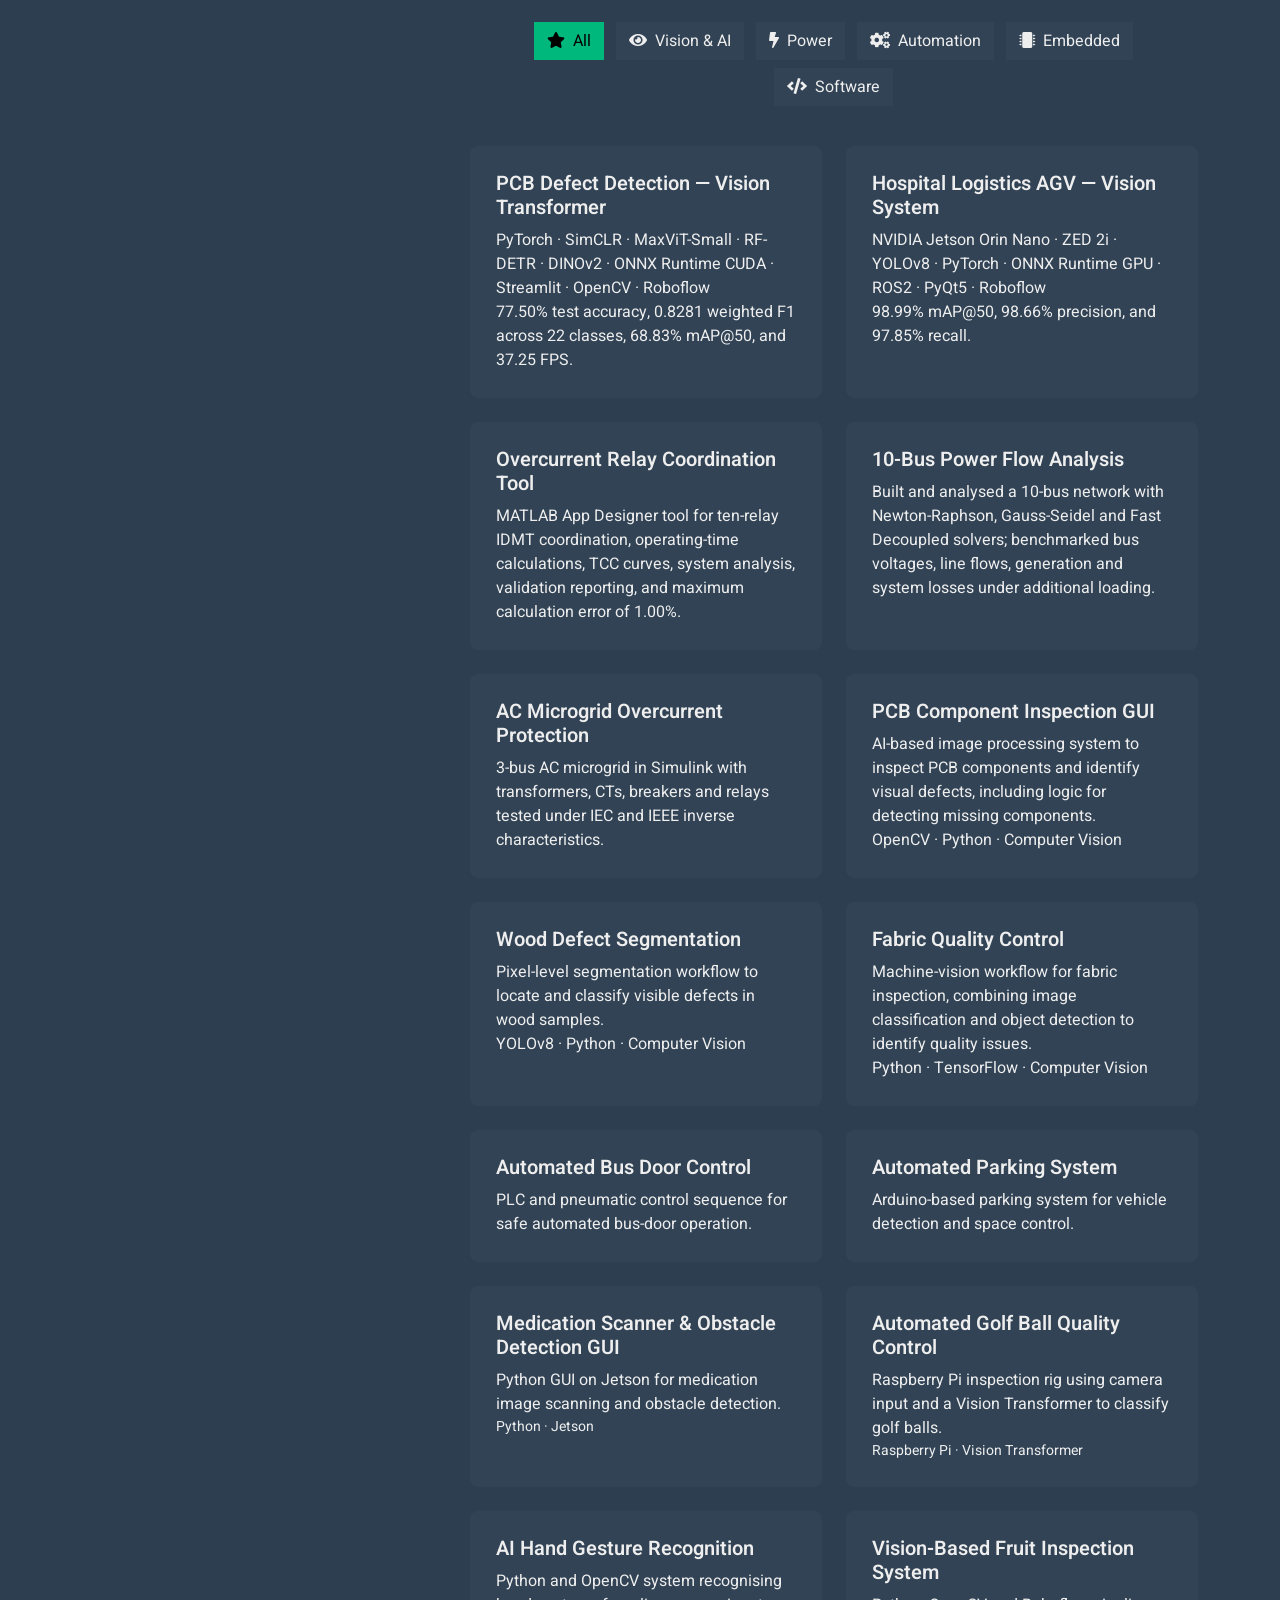
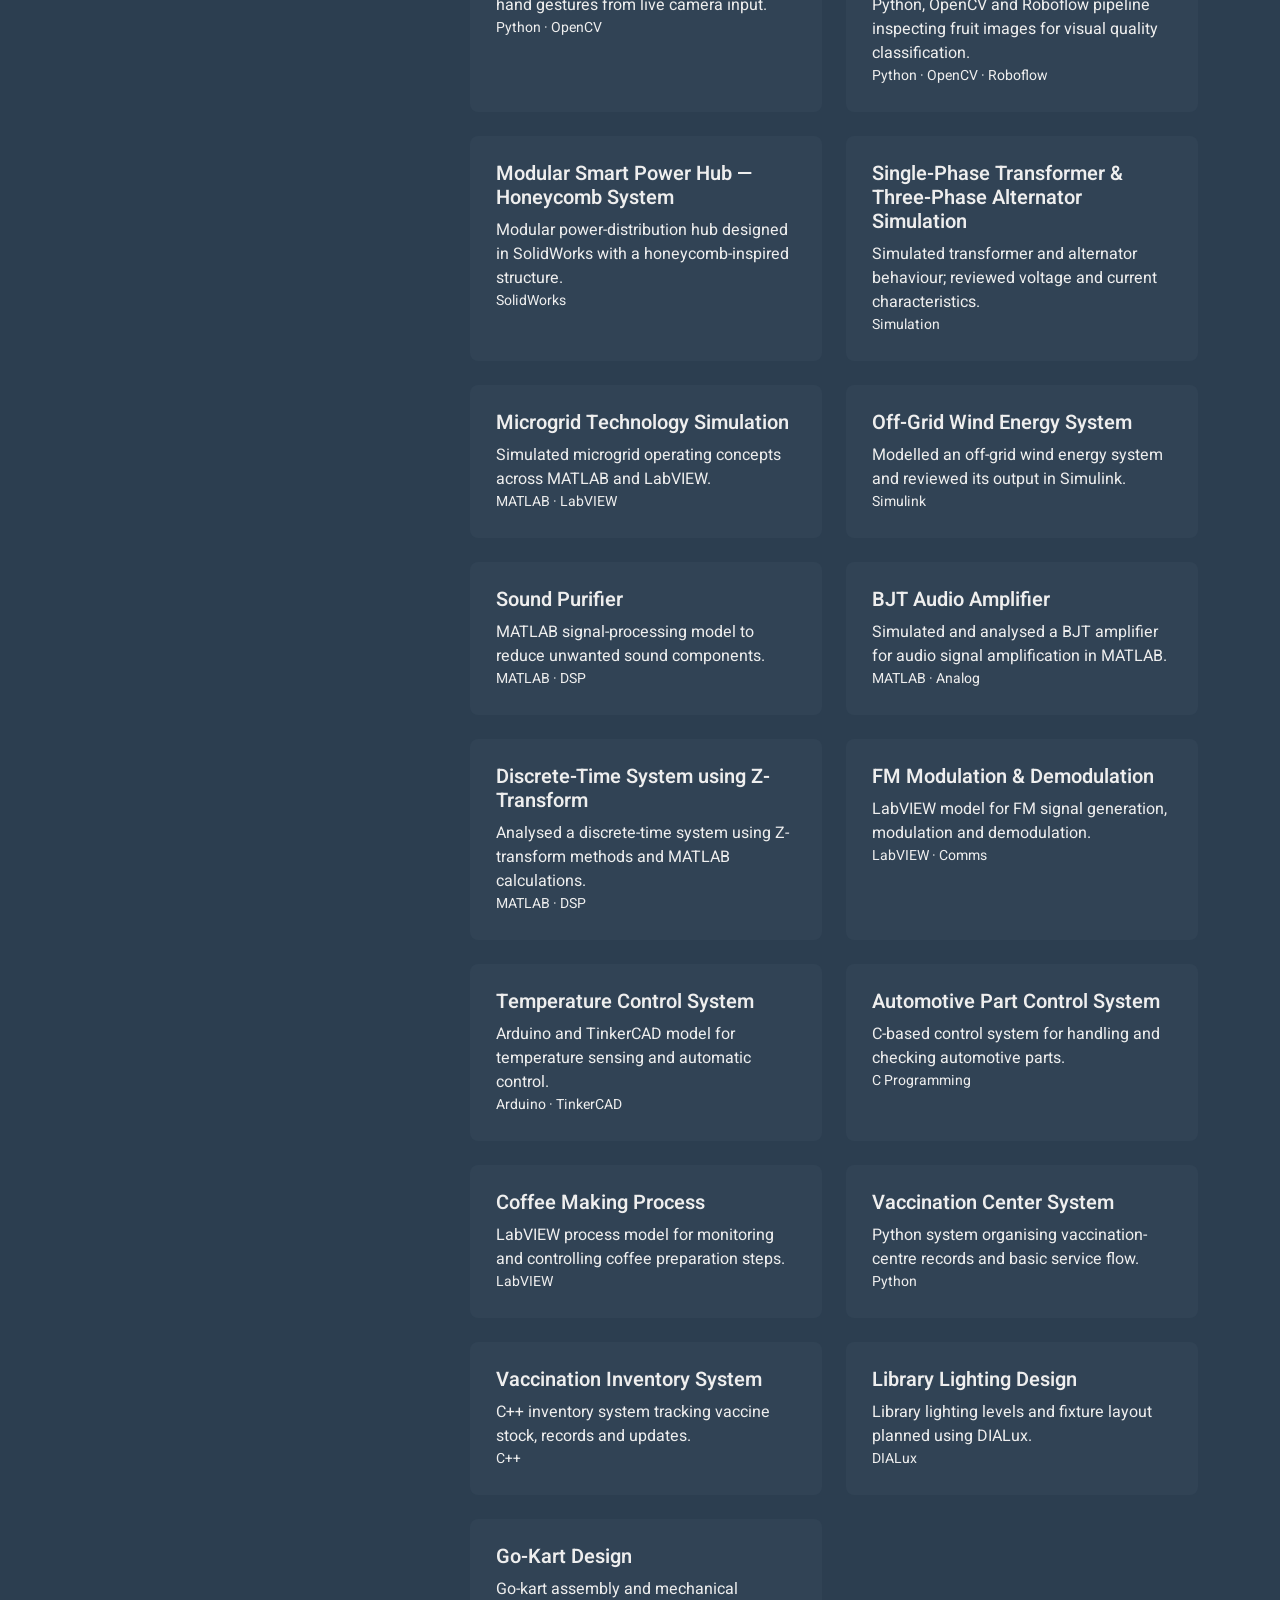
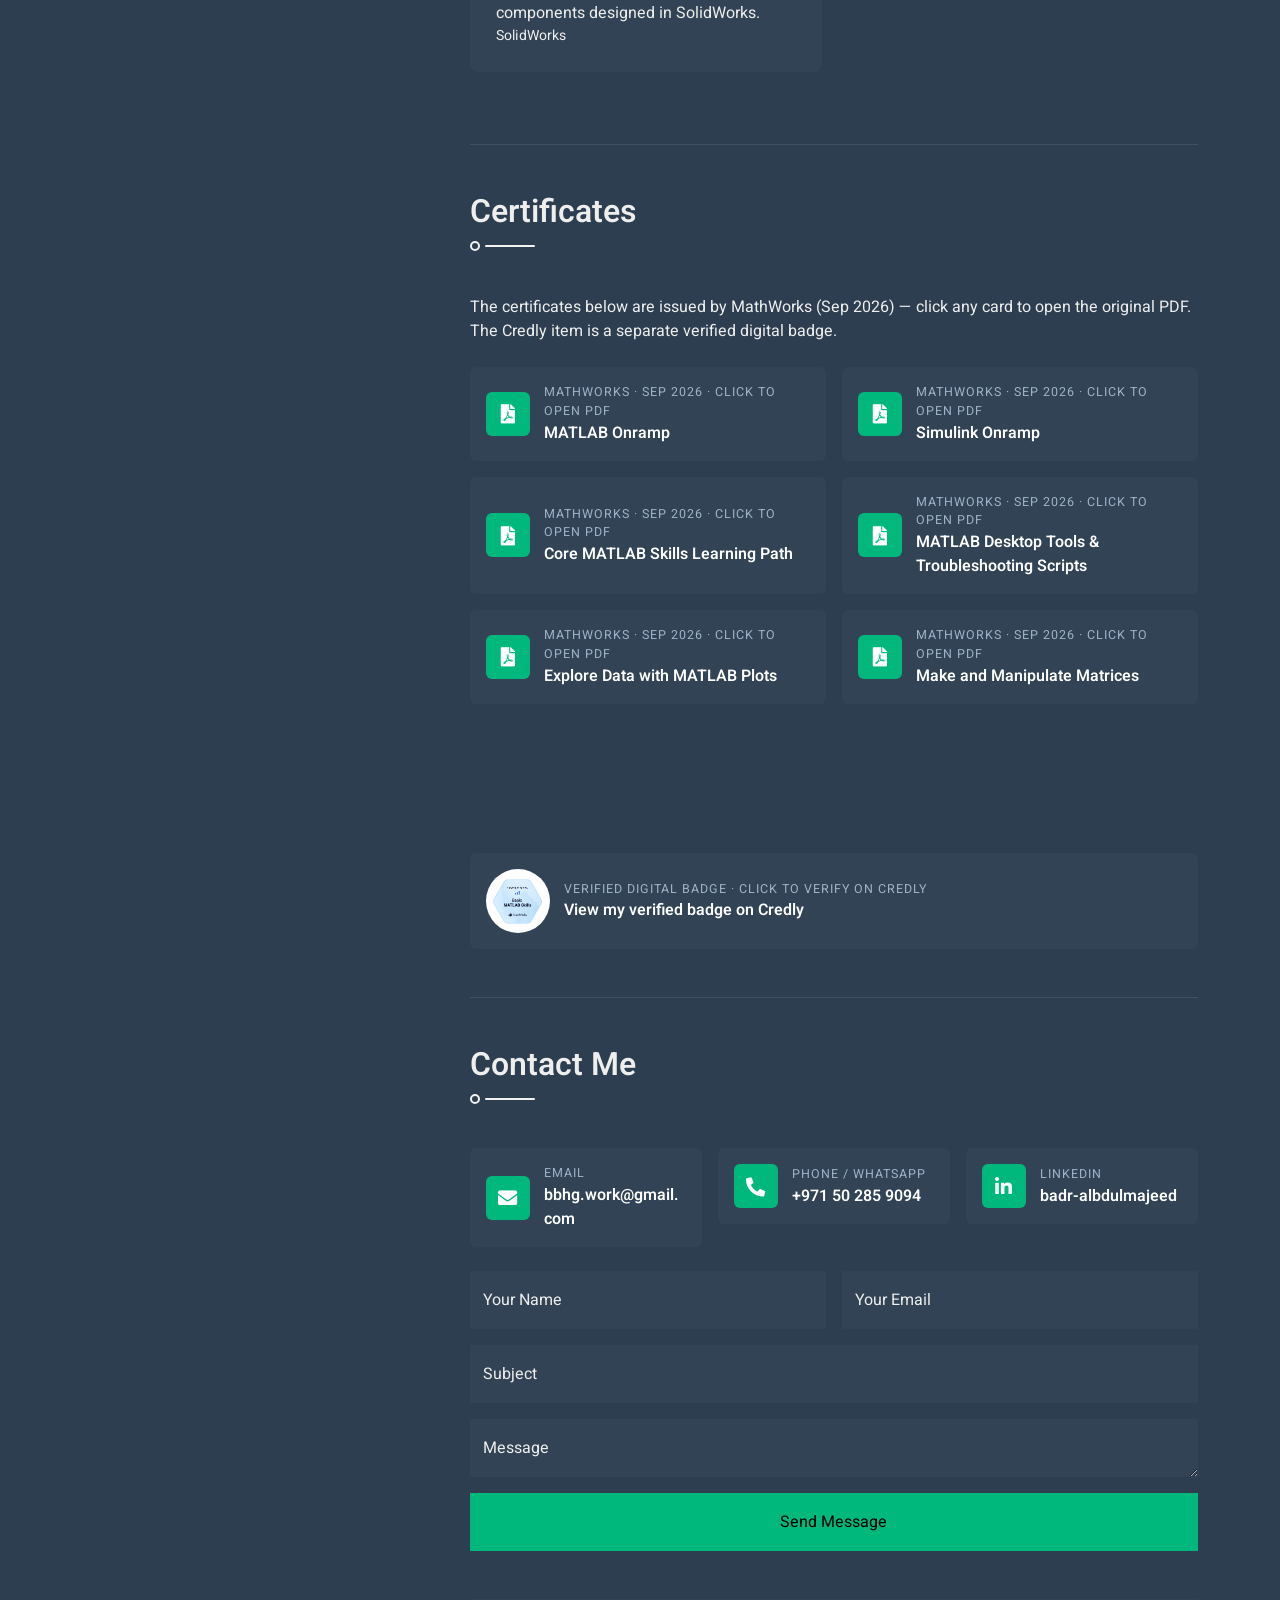
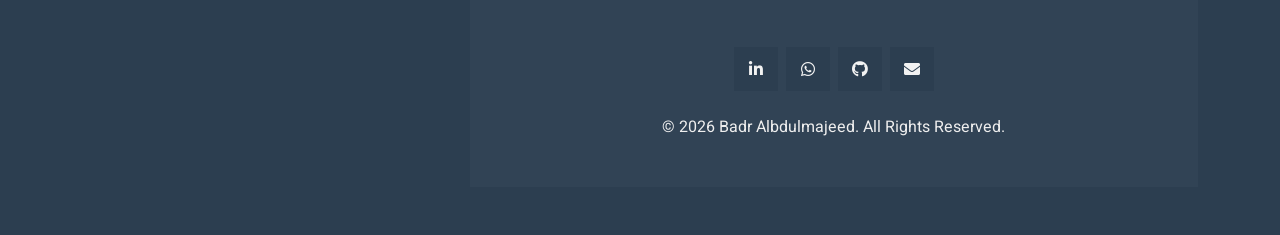
==== commit 31476b1b: "Add visual polish: section indicator nav, eye-loader spinner, hero background, scroll reveals - Fixe" ====
--- a/index.html
+++ b/index.html
@@ -26,10 +26,21 @@
 <body>
     <a class="skip-link" href="#main-content">Skip to main content</a>
 
+    <nav class="section-indicator" aria-label="Current portfolio section">
+        <a href="#about" data-section="about" aria-label="About Me"><span>About</span></a>
+        <a href="#skills" data-section="skills" aria-label="Skills"><span>Skills</span></a>
+        <a href="#experience" data-section="experience" aria-label="Experience"><span>Experience</span></a>
+        <a href="#education" data-section="education" aria-label="Education"><span>Education</span></a>
+        <a href="#services" data-section="services" aria-label="Services"><span>Services</span></a>
+        <a href="#portfolio" data-section="portfolio" aria-label="Portfolio"><span>Portfolio</span></a>
+        <a href="#certificates" data-section="certificates" aria-label="Certificates"><span>Certificates</span></a>
+        <a href="#contact" data-section="contact" aria-label="Contact Me"><span>Contact</span></a>
+    </nav>
+
     <!-- Spinner Start -->
-    <div id="spinner" class="show bg-white position-fixed translate-middle w-100 vh-100 top-50 start-50 d-flex align-items-center justify-content-center">
-        <div class="spinner-border text-primary" style="width: 3rem; height: 3rem;" role="status">
-            <span class="sr-only">Loading...</span>
+    <div id="spinner" class="show bg-dark position-fixed translate-middle w-100 vh-100 top-50 start-50 d-flex align-items-center justify-content-center">
+        <div class="loader-window">
+            <img src="assets/eye-loader new.jpg" alt="Loading..." class="loader-sprite-track">
         </div>
     </div>
     <!-- Spinner End -->
--- a/css/style.css
+++ b/css/style.css
@@ -6,6 +6,20 @@
   --dark: #2C3E50;
 }
 
+body {
+  background: url('../assets/hero-bg.jpg') center / cover fixed;
+  background-color: var(--dark);
+}
+
+body::before {
+  content: "";
+  position: fixed;
+  inset: 0;
+  z-index: -1;
+  pointer-events: none;
+  background: rgba(44, 62, 80, 0.85);
+}
+
 #spinner {
   opacity: 0;
   visibility: hidden;
@@ -17,6 +31,27 @@
   transition: opacity .5s ease-out, visibility 0s linear 0s;
   visibility: visible;
   opacity: 1;
+}
+
+.loader-window {
+  width: 160px;
+  height: 160px;
+  overflow: hidden;
+  border-radius: 12px;
+}
+
+.loader-sprite-track {
+  display: block;
+  width: 400%;
+  max-width: none;
+  height: 100%;
+  object-fit: cover;
+  animation: play-sprite 1.2s steps(4) infinite;
+}
+
+@keyframes play-sprite {
+  from { transform: translateX(0); }
+  to { transform: translateX(-100%); }
 }
 
 /* On mobile the sidebar should not lock to full viewport height */
@@ -45,6 +80,95 @@
 }
 
 .btn.btn-primary { color: #000; }
+
+.sticky-lg-top > .d-flex > * {
+  opacity: 0;
+  transform: translateY(20px);
+  transition: opacity .5s ease, transform .5s ease;
+}
+
+.sticky-lg-top > .d-flex.sidebar-loaded > * {
+  opacity: 1;
+  transform: translateY(0);
+}
+
+.sticky-lg-top > .d-flex.sidebar-loaded > *:nth-child(1) { transition-delay: .1s; }
+.sticky-lg-top > .d-flex.sidebar-loaded > *:nth-child(2) { transition-delay: .2s; }
+.sticky-lg-top > .d-flex.sidebar-loaded > *:nth-child(3) { transition-delay: .3s; }
+.sticky-lg-top > .d-flex.sidebar-loaded > *:nth-child(4) { transition-delay: .4s; }
+.sticky-lg-top > .d-flex.sidebar-loaded > *:nth-child(5) { transition-delay: .5s; }
+
+.service-item,
+.contact-tile,
+.timeline-marker {
+  opacity: 0;
+  transform: translateY(30px);
+  transition: opacity .6s ease, transform .6s ease;
+}
+
+.service-item.is-revealed,
+.contact-tile.is-revealed,
+.timeline-marker.is-revealed {
+  opacity: 1;
+  transform: translateY(0);
+}
+
+/* Current-section rail for desktop reading context */
+.section-indicator {
+  position: fixed;
+  top: 50%;
+  right: 22px;
+  z-index: 20;
+  display: flex;
+  flex-direction: column;
+  gap: 9px;
+  transform: translateY(-50%);
+}
+
+.section-indicator a {
+  display: flex;
+  align-items: center;
+  justify-content: flex-end;
+  gap: 8px;
+  min-height: 18px;
+  color: #8fa3b8;
+  text-decoration: none;
+}
+
+.section-indicator a::after {
+  content: "";
+  width: 8px;
+  height: 8px;
+  border: 1px solid #8fa3b8;
+  border-radius: 50%;
+  transition: transform .25s ease, background-color .25s ease, border-color .25s ease;
+}
+
+.section-indicator span {
+  max-width: 0;
+  overflow: hidden;
+  white-space: nowrap;
+  font-size: .72rem;
+  text-transform: uppercase;
+  letter-spacing: .08em;
+  opacity: 0;
+  transition: max-width .25s ease, opacity .25s ease;
+}
+
+.section-indicator a:hover span,
+.section-indicator a:focus-visible span,
+.section-indicator a.is-active span {
+  max-width: 90px;
+  opacity: 1;
+}
+
+.section-indicator a:hover::after,
+.section-indicator a:focus-visible::after,
+.section-indicator a.is-active::after {
+  border-color: var(--primary);
+  background: var(--primary);
+  transform: scale(1.35);
+}
 
 .typed-cursor {
   font-size: 25px;
@@ -137,6 +261,28 @@
 }
 
 /* Portfolio cards */
+.project-reveal {
+  opacity: 0;
+  filter: blur(5px);
+  transform: translate3d(var(--project-shift, 0), 56px, 0) scale(.96);
+  transition: opacity .9s ease var(--project-delay, 0ms), filter .9s ease var(--project-delay, 0ms), transform .9s cubic-bezier(.22, .8, .25, 1) var(--project-delay, 0ms);
+}
+
+.project-reveal.is-visible {
+  opacity: 1;
+  filter: blur(0);
+  transform: translate3d(0, 0, 0) scale(1);
+}
+
+.project-reveal > * {
+  transition: box-shadow .3s ease, transform .3s ease;
+}
+
+.project-reveal:hover > * {
+  transform: translateY(-3px);
+  box-shadow: 0 10px 24px rgba(0, 0, 0, .16);
+}
+
 .portfolio-item .portfolio-btn {
   position: absolute;
   width: 0;
@@ -321,6 +467,101 @@
   overflow-wrap: anywhere;
 }
 
+.portfolio-item > div {
+  border: 2px solid transparent;
+  border-radius: 8px;
+  transition: transform .4s, box-shadow .4s;
+}
+
+.portfolio-item > div:hover {
+  border-color: var(--primary);
+  box-shadow: 0 12px 24px rgba(0, 184, 123, 0.15);
+  transform: translateY(-8px) scale(1.02);
+}
+
+/* Scroll-linked circuit transition for portfolio projects */
+#portfolio {
+  position: relative;
+}
+
+.circuit-wire-container {
+  position: absolute;
+  top: 250px;
+  bottom: 0;
+  left: 50%;
+  width: 4px;
+  transform: translateX(-50%);
+  z-index: 0;
+  pointer-events: none;
+}
+
+.circuit-wire-track {
+  width: 100%;
+  height: 100%;
+  background: rgba(238, 238, 238, 0.1);
+  border-radius: 2px;
+}
+
+.circuit-electron {
+  position: absolute;
+  top: 0;
+  left: -3px;
+  width: 10px;
+  height: 30px;
+  background: var(--primary);
+  border-radius: 5px;
+  box-shadow: 0 0 18px 7px rgba(0, 184, 123, 0.9);
+  will-change: top;
+  transition: top .08s linear;
+}
+
+#portfolio-filters,
+.portfolio-container {
+  position: relative;
+  z-index: 2;
+}
+
+.portfolio-item {
+  position: relative;
+  z-index: 1;
+  opacity: 0;
+  filter: blur(0);
+  transition: opacity .6s ease, transform .6s cubic-bezier(.22, 1, .36, 1);
+}
+
+.portfolio-item:nth-child(odd) { transform: translateX(-100px); }
+.portfolio-item:nth-child(even) { transform: translateX(100px); }
+
+.portfolio-item::before {
+  content: "";
+  position: absolute;
+  top: 50%;
+  width: 0;
+  height: 2px;
+  background: var(--primary);
+  box-shadow: 0 0 10px rgba(0, 184, 123, 0.8);
+  z-index: -1;
+  transition: width .4s ease-out;
+}
+
+.portfolio-item:nth-child(odd)::before { right: -15px; }
+.portfolio-item:nth-child(even)::before { left: -15px; }
+
+.portfolio-item.wire-revealed {
+  opacity: 1;
+  filter: blur(0);
+  transform: translateX(0);
+}
+
+.portfolio-item.wire-revealed::before { width: 50vw; }
+
+.progress-bar.glow-active::after {
+  content: "";
+  display: block;
+  height: 100%;
+  box-shadow: 0 0 12px rgba(0, 184, 123, 0.8);
+}
+
 /* Section heading annotation (e.g. project count) */
 .sec-note {
   font-size: 0.85rem;
@@ -343,9 +584,33 @@
 }
 
 @media (max-width: 900px) {
+  .section-indicator {
+    display: none;
+  }
+
   .back-to-top {
     right: 16px;
     bottom: 16px;
+  }
+}
+
+@media (max-width: 767.98px) {
+  .circuit-wire-container {
+    left: 15px;
+  }
+
+  .portfolio-item:nth-child(odd),
+  .portfolio-item:nth-child(even) {
+    transform: translateY(50px);
+  }
+
+  .portfolio-item:nth-child(odd)::before,
+  .portfolio-item:nth-child(even)::before {
+    display: none;
+  }
+
+  .portfolio-item.wire-revealed {
+    transform: translateY(0);
   }
 }
 
@@ -365,6 +630,68 @@
   }
 }
 
+@media (prefers-reduced-motion: reduce) {
+  .loader-sprite-track,
+  .sticky-lg-top > .d-flex > *,
+  .service-item,
+  .contact-tile,
+  .timeline-marker,
+  .project-reveal,
+  .project-reveal > * {
+    transition: none;
+    transform: none;
+  }
+
+  .circuit-electron {
+    top: 0 !important;
+    transform: none !important;
+    transition: none;
+  }
+
+  .portfolio-item,
+  .portfolio-item:nth-child(odd),
+  .portfolio-item:nth-child(even) {
+    opacity: 1;
+    transform: none;
+    transition: none;
+  }
+
+  .portfolio-item::before {
+    display: none;
+  }
+}
+
+/* Staggered scroll reveal for portfolio projects */
+.portfolio-item {
+  opacity: 0;
+  transform: translateY(60px);
+  transition: opacity .7s cubic-bezier(.22, 1, .36, 1), transform .7s cubic-bezier(.22, 1, .36, 1);
+  will-change: opacity, transform;
+  perspective: 1000px;
+}
+
+.portfolio-item.is-visible {
+  opacity: 1;
+  transform: translateY(0);
+}
+
+.portfolio-item > div {
+  border: 2px solid transparent;
+  border-radius: 8px;
+  transform-style: preserve-3d;
+  transition: transform .4s cubic-bezier(.175, .885, .32, 1.275), box-shadow .4s ease, border-color .4s ease;
+  height: 100%;
+}
+
+@media (prefers-reduced-motion: reduce) {
+  .portfolio-item,
+  .portfolio-item.is-visible {
+    opacity: 1;
+    transform: none;
+    transition: none;
+  }
+}
+
 /* Footer */
 .footer-social .btn-square {
   background: var(--dark);
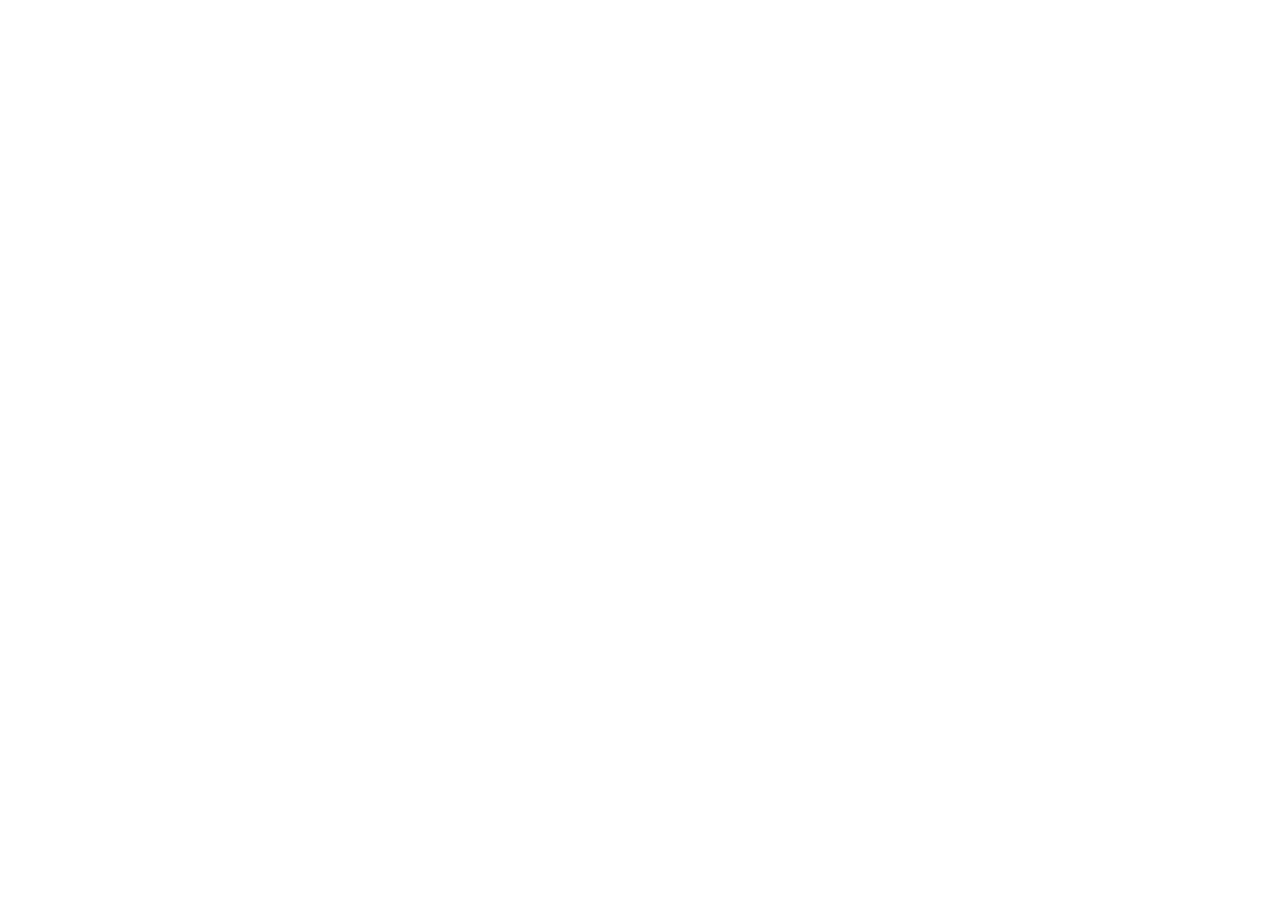
==== commit a1c31e9c: "Redirect to the new portfolio at bader915.github.io/portfolio Only the home page changes. The CV (wh" ====
--- a/index.html
+++ b/index.html
@@ -1,312 +1,33 @@
-<!DOCTYPE html>
+<!doctype html>
 <html lang="en">
 <head>
-    <meta charset="utf-8">
-    <title>Badr Albdulmajeed | Electrical &amp; Electronic Engineer</title>
-    <meta content="width=device-width, initial-scale=1.0" name="viewport">
-    <meta content="Badr Albdulmajeed, Electrical and Electronic Engineering, Computer Vision, Power Systems, PLC Automation" name="keywords">
-    <meta content="Portfolio of Badr Albdulmajeed — Electrical and Electronic Engineer (B.Eng Hons, APU 2026) based in the UAE." name="description">
-
-    <!-- Google Web Fonts -->
-    <link rel="preconnect" href="https://fonts.googleapis.com">
-    <link rel="preconnect" href="https://fonts.gstatic.com" crossorigin>
-    <link href="https://fonts.googleapis.com/css2?family=Heebo:wght@300;400;500;600;700;800&display=swap" rel="stylesheet">
-
-    <!-- Icon Font Stylesheet -->
-    <link href="https://cdnjs.cloudflare.com/ajax/libs/font-awesome/5.10.0/css/all.min.css" rel="stylesheet">
-    <link href="https://cdn.jsdelivr.net/npm/bootstrap-icons@1.4.1/font/bootstrap-icons.css" rel="stylesheet">
-
-    <!-- Customized Bootstrap Stylesheet -->
-    <link href="css/bootstrap.min.css" rel="stylesheet">
-
-    <!-- Template Stylesheet -->
-    <link href="css/style.css" rel="stylesheet">
+<meta charset="utf-8">
+<meta name="viewport" content="width=device-width, initial-scale=1">
+<title>Badr Albdulmajeed — moved to a new portfolio</title>
+<meta name="description" content="Badr Albdulmajeed's portfolio has moved to bader915.github.io/portfolio.">
+<link rel="canonical" href="https://bader915.github.io/portfolio/">
+<meta name="robots" content="noindex, follow">
+<meta http-equiv="refresh" content="0; url=https://bader915.github.io/portfolio/">
+<script>
+  // Old section links (for example #portfolio or #contact) land on the matching place in the new site.
+  (function () {
+    var base = 'https://bader915.github.io/portfolio/';
+    var map = {
+      about: 'index.html#about', experience: 'index.html#about', education: 'index.html#about',
+      skills: 'index.html#about', certificates: 'index.html#about', services: 'index.html#about',
+      portfolio: 'index.html#index', contact: 'contact.html'
+    };
+    var key = location.hash.replace('#', '');
+    location.replace(base + (map[key] || ''));
+  })();
+</script>
+<style>
+  body { margin: 0; min-height: 100vh; display: grid; place-items: center; background: #06090d; color: #f4f6f8;
+    font: 17px/1.5 "Segoe UI", "Helvetica Neue", Arial, sans-serif; text-align: center; padding: 24px; }
+  a { color: #ffd23f; font-weight: 600; }
+</style>
 </head>
-
 <body>
-    <a class="skip-link" href="#main-content">Skip to main content</a>
-
-    <nav class="section-indicator" aria-label="Current portfolio section">
-        <a href="#about" data-section="about" aria-label="About Me"><span>About</span></a>
-        <a href="#skills" data-section="skills" aria-label="Skills"><span>Skills</span></a>
-        <a href="#experience" data-section="experience" aria-label="Experience"><span>Experience</span></a>
-        <a href="#education" data-section="education" aria-label="Education"><span>Education</span></a>
-        <a href="#services" data-section="services" aria-label="Services"><span>Services</span></a>
-        <a href="#portfolio" data-section="portfolio" aria-label="Portfolio"><span>Portfolio</span></a>
-        <a href="#certificates" data-section="certificates" aria-label="Certificates"><span>Certificates</span></a>
-        <a href="#contact" data-section="contact" aria-label="Contact Me"><span>Contact</span></a>
-    </nav>
-
-    <!-- Spinner Start -->
-    <div id="spinner" class="show bg-dark position-fixed translate-middle w-100 vh-100 top-50 start-50 d-flex align-items-center justify-content-center">
-        <div class="loader-window">
-            <img src="assets/eye-loader new.jpg" alt="Loading..." class="loader-sprite-track">
-        </div>
-    </div>
-    <!-- Spinner End -->
-
-    <div class="container">
-        <div class="row g-5">
-            <!-- Sidebar Start -->
-            <aside class="col-lg-4 sticky-lg-top vh-100">
-                <div class="d-flex flex-column h-100 text-center overflow-auto shadow">
-                    <img class="w-100 img-fluid mb-4 sidebar-photo" src="assets/badr-photo.jpg" alt="Badr Albdulmajeed portrait">
-                    <h1 class="text-primary mt-2">Badr Albdulmajeed</h1>
-                    <div class="typed-text-wrapper mb-4">
-                        <h4 class="typed-text-output d-inline-block text-light"></h4>
-                    </div>
-                    <div class="d-flex justify-content-center mt-auto mb-3">
-                        <a class="btn btn-secondary btn-square mx-1" href="https://www.linkedin.com/in/badr-albdulmajeed-b45437155/" target="_blank" rel="noopener" title="LinkedIn" aria-label="LinkedIn"><i class="fab fa-linkedin-in" aria-hidden="true"></i></a>
-                        <a class="btn btn-secondary btn-square mx-1" href="https://wa.me/971502859094" target="_blank" rel="noopener" title="WhatsApp" aria-label="WhatsApp"><i class="fab fa-whatsapp" aria-hidden="true"></i></a>
-                        <a class="btn btn-secondary btn-square mx-1" href="https://github.com/bader915" target="_blank" rel="noopener" title="GitHub" aria-label="GitHub"><i class="fab fa-github" aria-hidden="true"></i></a>
-                        <a class="btn btn-secondary btn-square mx-1" href="mailto:bbhg.work@gmail.com" title="Email" aria-label="Email"><i class="fa fa-envelope" aria-hidden="true"></i></a>
-                    </div>
-                    <div class="d-flex align-items-end justify-content-between border-top">
-                        <a href="assets/Badr Albdulmajeed CV.pdf" class="btn w-50 border-end" target="_blank" rel="noopener">Download CV</a>
-                        <a href="#contact" class="btn w-50 btn-scroll">Contact Me</a>
-                    </div>
-                </div>
-            </aside>
-            <!-- Sidebar End -->
-
-            <!-- Content Start -->
-            <main class="col-lg-8" id="main-content">
-                <!-- About Start -->
-                <section class="py-5 border-bottom" id="about">
-                    <h2 class="title pb-3 mb-5">About Me</h2>
-                    <p>I am a fresh <strong>Electrical &amp; Electronic Engineering graduate with Honours</strong> from Asia Pacific University of Technology &amp; Innovation (APU, 2026). During university and my R&amp;D role at <strong>Control Easy</strong>, I worked across power systems, protection, PLCs, sensors, embedded hardware, industrial automation and computer vision.</p>
-                    <p>At Control Easy I worked on several machine vision projects back to back, and each one taught me something the last one didn't. I started with fabric classification and object detection, where I learned the full workflow — building a dataset, training a model in Python and TensorFlow, and putting together a GUI. From there I moved to wood defect segmentation, which pushed me from basic detection into pixel-level segmentation with YOLOv8. The PCB inspection project taught me that a good model isn't the whole answer — I had to write extra logic on top of it to catch components that were missing entirely, which the model alone couldn't flag. My last project tied it together: an automated golf ball inspection station on a Raspberry Pi 5, wired to a 24V proximity sensor through a relay circuit I designed myself, running a Vision Transformer model I switched to after my first model struggled on the live camera feed. Alongside the software, I got hands-on training on Siemens S7-1200, S7-300 and S7-200 PLCs, programming in SCL through TIA Portal. Since the work was project-based, I managed my own tasks week to week, and I wrote the manuals for everything I built so the company could use it after I left.</p>
-                    <div class="row mb-4">
-                        <div class="col-sm-6 py-1"><span class="fw-medium text-primary">Name:</span> Badr Albdulmajeed</div>
-                        <div class="col-sm-6 py-1"><span class="fw-medium text-primary">Degree:</span> B.Eng (Hons) EEE</div>
-                        <div class="col-sm-6 py-1"><span class="fw-medium text-primary">Experience:</span> R&amp;D Project Engineer</div>
-                        <div class="col-sm-6 py-1"><span class="fw-medium text-primary">Phone:</span> +971 50 285 9094</div>
-                        <div class="col-sm-6 py-1"><span class="fw-medium text-primary">Email:</span> bbhg.work@gmail.com</div>
-                        <div class="col-sm-6 py-1"><span class="fw-medium text-primary">Address:</span> Sharjah, UAE</div>
-                        <div class="col-sm-6 py-1"><span class="fw-medium text-primary">Visa:</span> UAE Golden Visa</div>
-                        <div class="col-sm-6 py-1"><span class="fw-medium text-primary">Availability:</span> Immediate Start</div>
-                    </div>
-                    <div class="row g-4">
-                        <div class="col-md-4 col-lg-6 col-xl-4">
-                            <div class="d-flex bg-secondary p-4">
-                                <div class="flex-shrink-0 display-5 text-primary mb-0">29</div>
-                                <div class="ps-3">
-                                    <p class="mb-0">Projects</p>
-                                    <h5 class="mb-0">Completed</h5>
-                                </div>
-                            </div>
-                        </div>
-                        <div class="col-md-4 col-lg-6 col-xl-4">
-                            <div class="d-flex bg-secondary p-4">
-                                <div class="flex-shrink-0 display-5 text-primary mb-0">7</div>
-                                <div class="ps-3">
-                                    <p class="mb-0">MathWorks</p>
-                                    <h5 class="mb-0">Certifications</h5>
-                                </div>
-                            </div>
-                        </div>
-                        <div class="col-md-4 col-lg-6 col-xl-4">
-                            <div class="d-flex bg-secondary p-4">
-                                <div class="flex-shrink-0 display-5 text-primary mb-0">1</div>
-                                <div class="ps-3">
-                                    <p class="mb-0">R&amp;D</p>
-                                    <h5 class="mb-0">Internship</h5>
-                                </div>
-                            </div>
-                        </div>
-                    </div>
-                </section>
-                <!-- About End -->
-
-                <!-- Skills Start -->
-                <section class="py-5 border-bottom" id="skills">
-                    <h2 class="title pb-3 mb-5">Skills</h2>
-                    <div class="row" id="skillsMount"></div>
-                    <div id="skillNotesMount" class="mt-2"></div>
-                </section>
-                <!-- Skills End -->
-
-                <!-- Experience Start -->
-                <section class="py-5 border-bottom" id="experience">
-                    <h2 class="title pb-3 mb-5">Experience</h2>
-                    <div class="border-start border-2 border-light pt-2 ps-5" id="experienceMount"></div>
-                </section>
-                <!-- Experience End -->
-
-                <!-- Education Start -->
-                <section class="py-5 border-bottom" id="education">
-                    <h2 class="title pb-3 mb-5">Education</h2>
-                    <div class="border-start border-2 border-light pt-2 ps-5" id="educationMount"></div>
-                    <p id="languagesMount" class="mt-4 mb-0"></p>
-                </section>
-                <!-- Education End -->
-
-                <!-- Services Start -->
-                <section class="py-5 border-bottom" id="services">
-                    <h2 class="title pb-3 mb-5">Services</h2>
-                    <div class="row g-4">
-                        <div class="col-md-6">
-                            <div class="service-item">
-                                <i class="fa fa-2x fa-eye mx-auto mb-4" aria-hidden="true"></i>
-                                <h5 class="mb-2">Computer Vision &amp; AI</h5>
-                                <p class="mb-0">Object detection, segmentation and classification for industrial quality control using YOLOv8, Vision Transformers, OpenCV and PyTorch.</p>
-                            </div>
-                        </div>
-                        <div class="col-md-6">
-                            <div class="service-item">
-                                <i class="fa fa-2x fa-bolt mx-auto mb-4" aria-hidden="true"></i>
-                                <h5 class="mb-2">Power Systems &amp; Protection</h5>
-                                <p class="mb-0">Power flow analysis, overcurrent relay coordination, IDMT settings, TCC plotting and microgrid protection studies.</p>
-                            </div>
-                        </div>
-                        <div class="col-md-6">
-                            <div class="service-item">
-                                <i class="fa fa-2x fa-cogs mx-auto mb-4" aria-hidden="true"></i>
-                                <h5 class="mb-2">Industrial Automation</h5>
-                                <p class="mb-0">PLC programming (Siemens S7, TIA Portal, SCL), pneumatics and Industry 4.0 machine-vision integration.</p>
-                            </div>
-                        </div>
-                        <div class="col-md-6">
-                            <div class="service-item">
-                                <i class="fa fa-2x fa-microchip mx-auto mb-4" aria-hidden="true"></i>
-                                <h5 class="mb-2">Embedded Systems</h5>
-                                <p class="mb-0">Raspberry Pi 5, Jetson Orin Nano, ESP32 and Arduino hardware bring-up, sensor interfacing and GUI deployment.</p>
-                            </div>
-                        </div>
-                    </div>
-                </section>
-                <!-- Services End -->
-
-                <!-- Portfolio Start -->
-                <section class="py-5 border-bottom" id="portfolio">
-                    <h2 class="title pb-3 mb-5">Portfolio <span class="sec-note">29 projects</span></h2>
-                    <div class="row">
-                        <div class="col-12">
-                            <div class="row">
-                                <div class="col-12 text-center mb-2">
-                                    <div class="list-inline mb-4" id="portfolio-filters">
-                                        <button type="button" class="btn btn-secondary active" data-filter="*" aria-pressed="true"><i class="fa fa-star me-2" aria-hidden="true"></i>All</button>
-                                        <button type="button" class="btn btn-secondary" data-filter=".vision" aria-pressed="false"><i class="fa fa-eye me-2" aria-hidden="true"></i>Vision &amp; AI</button>
-                                        <button type="button" class="btn btn-secondary" data-filter=".power" aria-pressed="false"><i class="fa fa-bolt me-2" aria-hidden="true"></i>Power</button>
-                                        <button type="button" class="btn btn-secondary" data-filter=".automation" aria-pressed="false"><i class="fa fa-cogs me-2" aria-hidden="true"></i>Automation</button>
-                                        <button type="button" class="btn btn-secondary" data-filter=".embedded" aria-pressed="false"><i class="fa fa-microchip me-2" aria-hidden="true"></i>Embedded</button>
-                                        <button type="button" class="btn btn-secondary" data-filter=".software" aria-pressed="false"><i class="fa fa-code me-2" aria-hidden="true"></i>Software</button>
-                                    </div>
-                                </div>
-                            </div>
-                            <div class="row portfolio-container" id="portfolioMount"></div>
-                        </div>
-                    </div>
-                </section>
-                <!-- Portfolio End -->
-
-                <!-- Certificates Start -->
-                <section class="py-5 border-bottom" id="certificates">
-                    <h2 class="title pb-3 mb-5">Certificates</h2>
-                    <p class="mb-4">The certificates below are issued by MathWorks (Sep 2026) — click any card to open the original PDF. The Credly item is a separate verified digital badge.</p>
-                    <div class="row g-3 cert-grid" id="certsMount"></div>
-                    <div class="row g-3 cert-grid mt-0">
-                        <div class="col-12">
-                            <a class="contact-tile" href="https://www.credly.com/earner/earned/badge/26264633-9031-4a9e-a353-98b5489c7375" target="_blank" rel="noopener">
-                                <img class="credly-badge" src="assets/Credly.png" alt="Credly verified digital badge" width="64" height="64">
-                                <span>
-                                    <span class="contact-label">Verified digital badge · Click to verify on Credly</span>
-                                    <span class="contact-value">View my verified badge on Credly</span>
-                                </span>
-                            </a>
-                        </div>
-                    </div>
-                </section>
-                <!-- Certificates End -->
-
-                <!-- Contact Start -->
-                <section class="py-5" id="contact">
-                    <h2 class="title pb-3 mb-5">Contact Me</h2>
-                    <div class="row g-3 mb-4">
-                        <div class="col-md-4">
-                            <a class="contact-tile" href="mailto:bbhg.work@gmail.com">
-                                <span class="contact-icon"><i class="fa fa-envelope" aria-hidden="true"></i></span>
-                                <span>
-                                    <span class="contact-label">Email</span>
-                                    <span class="contact-value">bbhg.work@gmail.com</span>
-                                </span>
-                            </a>
-                        </div>
-                        <div class="col-md-4">
-                            <a class="contact-tile" href="tel:+971502859094">
-                                <span class="contact-icon"><i class="fa fa-phone-alt" aria-hidden="true"></i></span>
-                                <span>
-                                    <span class="contact-label">Phone / WhatsApp</span>
-                                    <span class="contact-value">+971 50 285 9094</span>
-                                </span>
-                            </a>
-                        </div>
-                        <div class="col-md-4">
-                            <a class="contact-tile" href="https://www.linkedin.com/in/badr-albdulmajeed-b45437155/" target="_blank" rel="noopener">
-                                <span class="contact-icon"><i class="fab fa-linkedin-in" aria-hidden="true"></i></span>
-                                <span>
-                                    <span class="contact-label">LinkedIn</span>
-                                    <span class="contact-value">badr-albdulmajeed</span>
-                                </span>
-                            </a>
-                        </div>
-                    </div>
-                    <form action="mailto:bbhg.work@gmail.com" method="post" enctype="text/plain" onsubmit="window.location.href='mailto:bbhg.work@gmail.com?subject=' + encodeURIComponent(this.subject.value) + '&body=' + encodeURIComponent(this.message.value); return false;">
-                        <div class="row g-3">
-                            <div class="col-md-6">
-                                <div class="form-floating">
-                                    <input type="text" class="form-control border-0 bg-secondary" id="name" name="name" placeholder="Your Name" required>
-                                    <label for="name">Your Name</label>
-                                </div>
-                            </div>
-                            <div class="col-md-6">
-                                <div class="form-floating">
-                                    <input type="email" class="form-control border-0 bg-secondary" id="email" name="email" placeholder="Your Email" required>
-                                    <label for="email">Your Email</label>
-                                </div>
-                            </div>
-                            <div class="col-12">
-                                <div class="form-floating">
-                                    <input type="text" class="form-control border-0 bg-secondary" id="subject" name="subject" placeholder="Subject" required>
-                                    <label for="subject">Subject</label>
-                                </div>
-                            </div>
-                            <div class="col-12">
-                                <div class="form-floating">
-                                    <textarea class="form-control border-0 bg-secondary message-field" placeholder="Leave a message here" id="message" name="message" required></textarea>
-                                    <label for="message">Message</label>
-                                </div>
-                            </div>
-                            <div class="col-12">
-                                <button class="btn btn-primary w-100 py-3" type="submit">Send Message</button>
-                            </div>
-                        </div>
-                    </form>
-                </section>
-                <!-- Contact End -->
-
-                <!-- Footer Start -->
-                <footer>
-                    <div class="bg-secondary text-light text-center p-5">
-                        <div class="d-flex justify-content-center mb-4 footer-social">
-                            <a class="btn btn-square mx-1" href="https://www.linkedin.com/in/badr-albdulmajeed-b45437155/" target="_blank" rel="noopener" title="LinkedIn" aria-label="LinkedIn"><i class="fab fa-linkedin-in" aria-hidden="true"></i></a>
-                            <a class="btn btn-square mx-1" href="https://wa.me/971502859094" target="_blank" rel="noopener" title="WhatsApp" aria-label="WhatsApp"><i class="fab fa-whatsapp" aria-hidden="true"></i></a>
-                            <a class="btn btn-square mx-1" href="https://github.com/bader915" target="_blank" rel="noopener" title="GitHub" aria-label="GitHub"><i class="fab fa-github" aria-hidden="true"></i></a>
-                            <a class="btn btn-square mx-1" href="mailto:bbhg.work@gmail.com" title="Email" aria-label="Email"><i class="fa fa-envelope" aria-hidden="true"></i></a>
-                        </div>
-                        <p class="m-0">&copy; 2026 Badr Albdulmajeed. All Rights Reserved.</p>
-                    </div>
-                </footer>
-                <!-- Footer End -->
-            </main>
-            <!-- Content End -->
-        </div>
-    </div>
-
-    <!-- Back to Top -->
-    <a href="#" class="back-to-top" aria-label="Back to top"><i class="fa fa-angle-double-up" aria-hidden="true"></i></a>
-
-    <!-- Template Javascript -->
-    <script src="js/main.js"></script>
+  <p>Badr Albdulmajeed's portfolio has moved.<br><a href="https://bader915.github.io/portfolio/">Go to the new portfolio</a></p>
 </body>
 </html>
